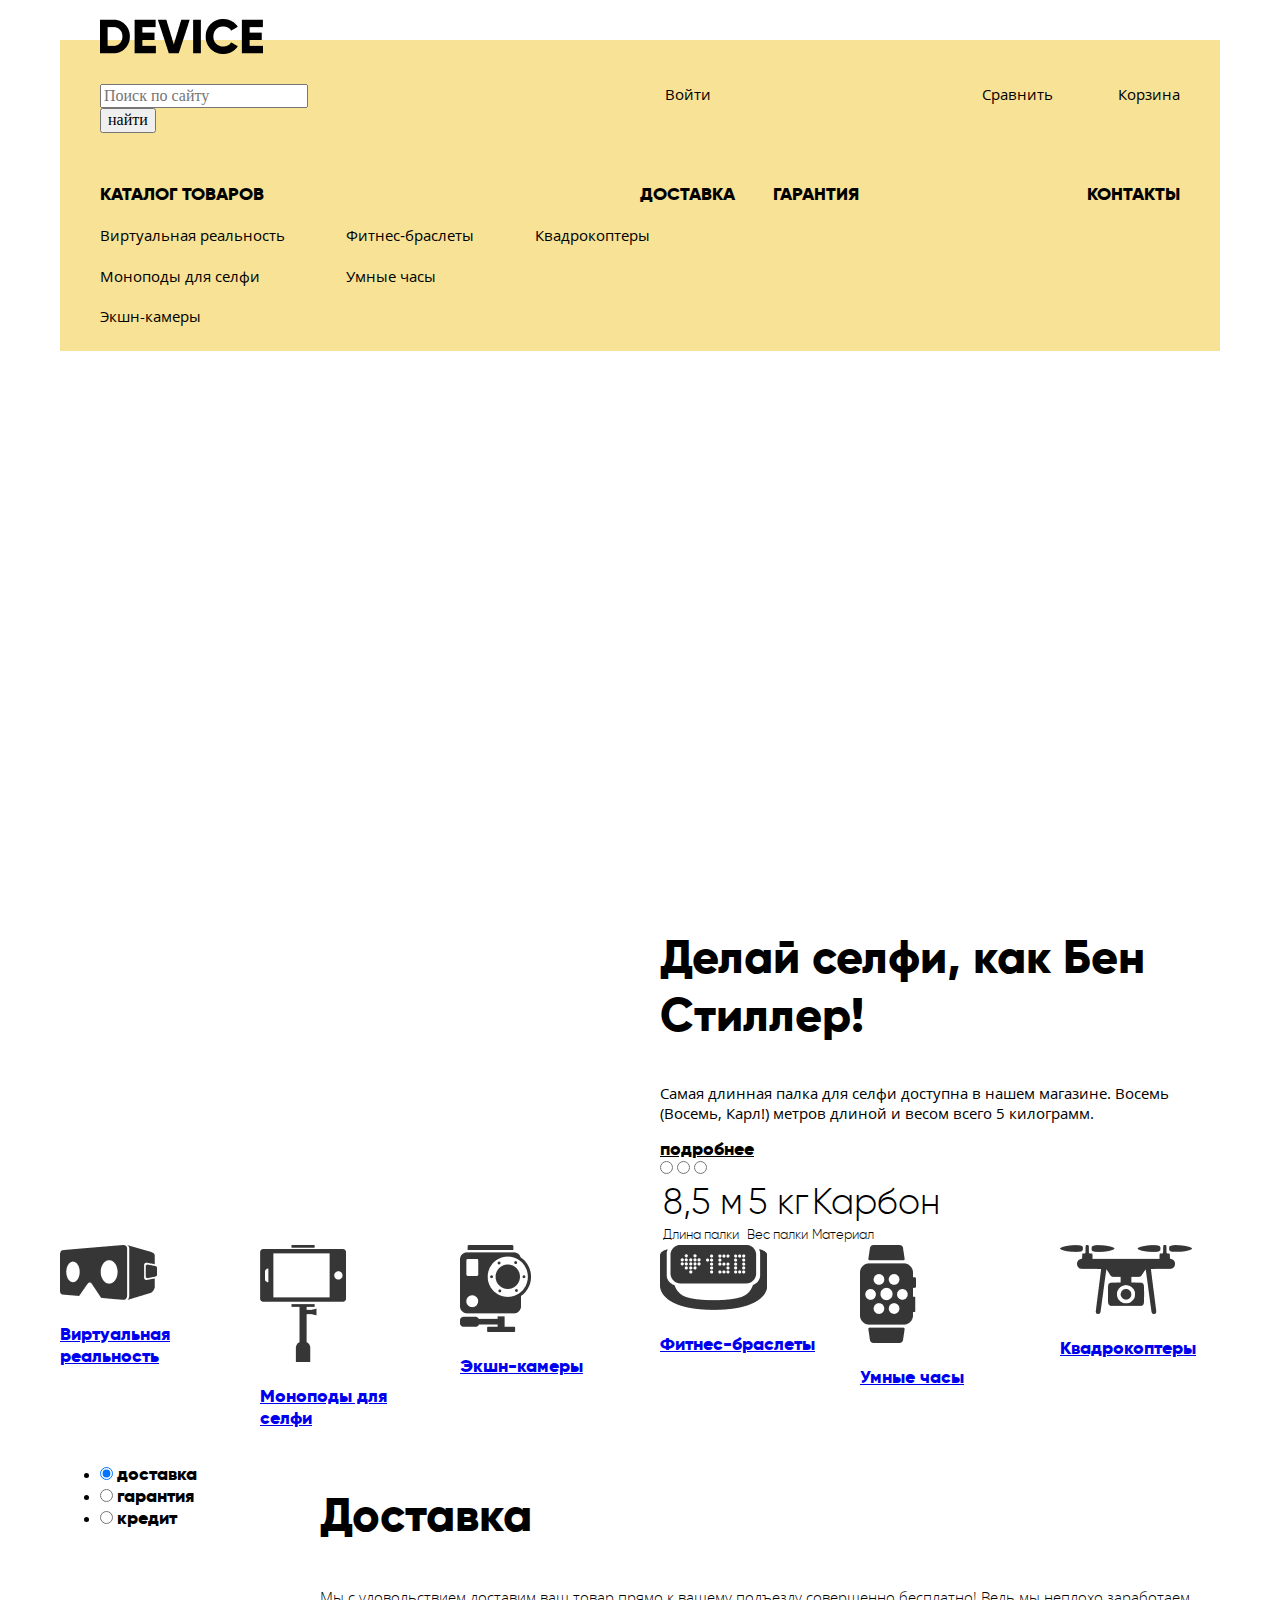
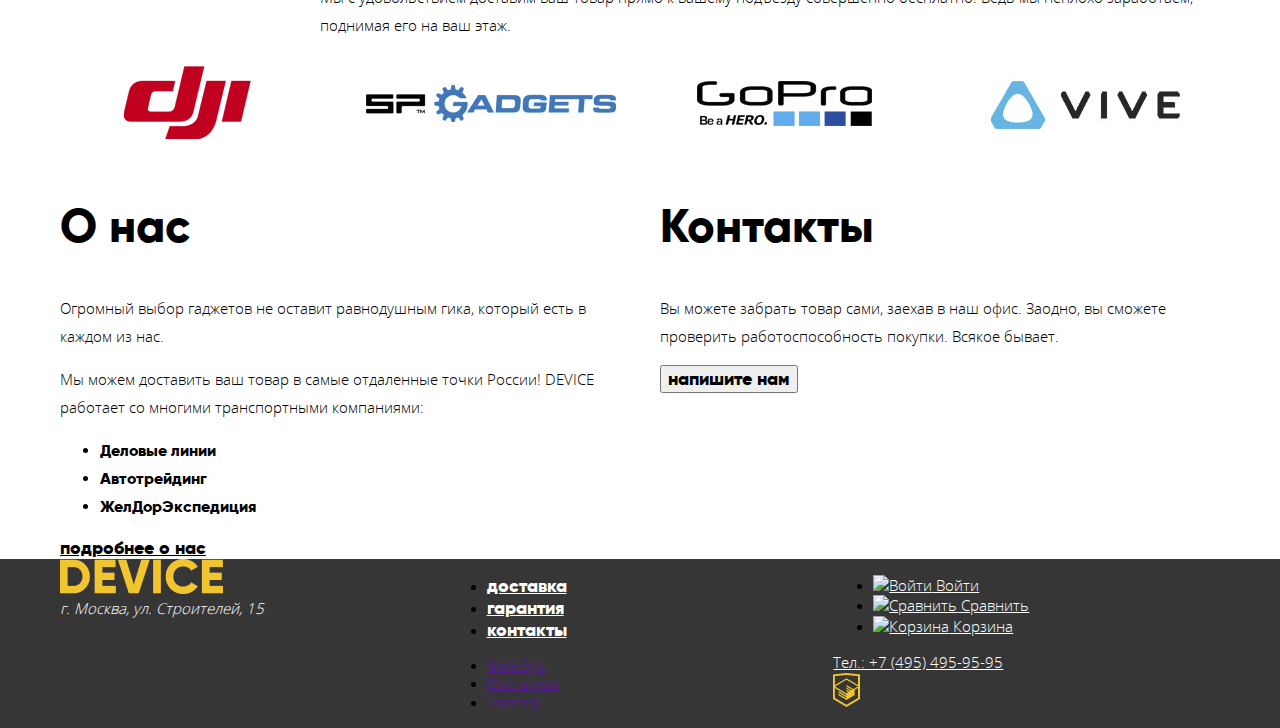
==== index.html @ e955e649 "стилизовал шапку на страницах" ====
<!DOCTYPE html>
<html class="page" lang="ru">
  <head>
    <meta charset="utf-8" />
    <title>HTML Academy: Девайс</title>
    <link rel="stylesheet" href="css/normalize.css" />
    <link rel="stylesheet" href="css/style.css" />
  </head>
  <body class="page-body">
    <header class="main-header">
      <div class="container">
        <nav class="main-nav">
          <div class="nav-top">
            <div class="nav-top__logo">
              <a href="#"
                ><img
                  src="img/logo-7.png"
                  width="163"
                  height="35"
                  alt="Логотип"
                  title="Логотип"
              /></a>
            </div>
            <div class="nav-top__form">
              <form action="#" method="POST">
                <input type="search" placeholder="Поиск по сайту" />
              </form>
              <button>найти</button>
            </div>
            <div class="nav-top__user-block">
              <div class="nav-top__user-block_check-in">
                <a
                  class="nav-top__user-block_checkIn-link nav-top--text"
                  href="#"
                >
                  Войти</a
                >
              </div>
              <div class="nav-top__basket">
                <ul class="nav-top__basket-list">
                  <li class="nav-top__basket-list--item">
                    <a class="nav-top__basket_compare nav-top--text" href="#">
                      Сравнить</a
                    >
                  </li>
                  <li class="nav-top__basket-list--item">
                    <a class="nav-top__basket_basket nav-top--text" href="#">
                      Корзина</a
                    >
                  </li>
                </ul>
              </div>
            </div>
          </div>
          <div class="nav-down">
            <div class="nav-down__catalog">
              <a href="#" class="nav-down--text">каталог товаров</a>
            </div>
            <div class="nav-down__menu">
              <ul class="nav-down__menu-list">
                <li class="nav-down__menu-item">
                  <a href="#" class="nav-down--text">доставка</a>
                </li>
                <li class="nav-down__menu-item">
                  <a href="#" class="nav-down--text">гарантия</a>
                </li>
                <li class="nav-down__menu-item">
                  <a href="#" class="nav-down--text">контакты</a>
                </li>
              </ul>
            </div>
          </div>
          <div class="dropdown-catalog-menu">
            <ul class="main-catalog-menu-list">
              <li class="main-catalog-item">
                <a class="main-catalog-item--link" href="#">
                  Виртуальная реальность
                </a>
              </li>
              <li class="main-catalog-item">
                <a class="main-catalog-item--link" href="#">
                  Моноподы для селфи
                </a>
              </li>
              <li class="main-catalog-item">
                <a class="main-catalog-item--link" href="#"> Экшн-камеры </a>
              </li>
            </ul>
            <ul class="main-catalog-menu-list">
              <li class="main-catalog-item">
                <a class="main-catalog-item--link" href="#">
                  Фитнес‑браслеты
                </a>
              </li>
              <li class="main-catalog-item">
                <a class="main-catalog-item--link" href="#"> Умные часы </a>
              </li>
            </ul>
            <ul class="main-catalog-menu-list">
              <li class="main-catalog-item">
                <a class="main-catalog-item--link" href="#"> Квадрокоптеры </a>
              </li>
            </ul>
          </div>
        </nav>
      </div>
    </header>
    <main>
      <div class="container grid-column">
        <section class="slider">
          <div class="slider__content">
            <div class="slider__item">
              <div class="slider__content_number">
                <p class="slider__content_number--text">01</p>
              </div>
              <div class="slider__content_text">
                <h2 class="slider__content_text--headline">
                  Делай селфи, как Бен Стиллер!
                </h2>
                <p class="slider__content_text--text">
                  Самая длинная палка для селфи доступна в нашем магазине.
                  Восемь (Восемь, Карл!) метров длиной и весом всего 5
                  килограмм.
                </p>
              </div>
              <div class="slider__controls">
                <div class="slider__controls_button">
                  <a class="btn" href="#">подробнее</a>
                </div>
                <div class="slider__controls_controls"></div>
                <input type="radio" id="btn-1" name="toggle" checked />
                <input type="radio" id="btn-2" name="toggle" />
                <input type="radio" id="btn-3" name="toggle" />
                <label for="btn-1"></label>
                <label for="btn-2"></label>
                <label for="btn-3"></label>
              </div>
              <table class="slider__feature">
                <tr>
                  <th class="slider__feature-th">8,5 м</th>
                  <th class="slider__feature-th">5 кг</th>
                  <th class="slider__feature-th">Карбон</th>
                </tr>
                <tr>
                  <td class="slider__feature-td">Длина палки</td>
                  <td class="slider__feature-td">Вес палки</td>
                  <td class="slider__feature-td">Материал</td>
                </tr>
              </table>
            </div>
            <!--<div class="slider__item">
              <div class="slider__content_number">
                <p class="slider__content_number--text">02</p>
              </div>
              <div class="slider__content_text">
                <h2 class="slider__content_text--headline">
                  Худеем правильно!
                </h2>
                <p class="slider__content_text--text">
                  Мотивирующие фитнес-браслеты помогут найти в себе силы не пропускать занятия и соблюдать диету.
                </p>
              </div>
              <table class="slider__feature">
                <tr>
                  <th class="slider__feature-th">48 часов</th>                  
                </tr>
                <tr>
                  <td class="slider__feature-td">Без подзарядки</td>                  
                </tr>
              </table>
            </div>
            <div class="slider__item">
              <div class="slider__content_number">
                <p class="slider__content_number--text">03</p>
              </div>
              <div class="slider__content_text">
                <h2 class="slider__content_text--headline">
                  Порхает как бабочка, жалит как пчела!
                </h2>
                <p class="slider__content_text--text">
                  Этот обычный, на первый взгляд, квадрокоптер оснащен мощным лазером, замаскированным под стандартную камеру.
                </p>
              </div>
              <table class="slider__feature">
                <tr>
                  <th class="slider__feature-th">800 м</th>
                  <th class="slider__feature-th">50 м</th>                  
                </tr>
                <tr>
                  <td class="slider__feature-td">Дальность полета</td>
                  <td class="slider__feature-td">Радиус поражения</td>                  
                </tr>
              </table>
            </div>-->
          </div>
        </section>
        <section class="main__catalog">
          <article class="main__catalog_item">
            <div class="main__catalog_img">
              <img
                src="img/popular-1.png"
                alt="Виртуальная реальность"
                title="Виртуальная реальность"
                width="97"
                height="55"
              />
            </div>
            <div class="main__catalog_text">
              <h3 class="main__catalog_text-headline">
                <a href="catalog.html">Виртуальная реальность</a>
              </h3>
            </div>
          </article>
          <article class="main__catalog_item">
            <div class="main__catalog_img">
              <img
                src="img/popular-2.png"
                alt="Моноподы для селфи"
                title="Моноподы для селфи"
                width="86"
                height="117"
              />
            </div>
            <div class="main__catalog_text">
              <h3 class="main__catalog_text-headline">
                <a href="catalog.html">Моноподы для селфи</a>
              </h3>
            </div>
          </article>
          <article class="main__catalog_item">
            <div class="main__catalog_img">
              <img
                src="img/popular-3.png"
                alt="Экшн-камеры"
                title="Экшн-камеры"
                width="71"
                height="87"
              />
            </div>
            <div class="main__catalog_text">
              <h3 class="main__catalog_text-headline">
                <a href="catalog.html">Экшн-камеры</a>
              </h3>
            </div>
          </article>
          <article class="main__catalog_item">
            <div class="main__catalog_img">
              <img
                src="img/popular-4.png"
                alt="Фитнес-браслеты"
                title="Фитнес-браслеты"
                width="107"
                height="65"
              />
            </div>
            <div class="main__catalog_text">
              <h3 class="main__catalog_text-headline">
                <a href="catalog.html">Фитнес-браслеты</a>
              </h3>
            </div>
          </article>
          <article class="main__catalog_item">
            <div class="main__catalog_img">
              <img
                src="img/popular-5.png"
                alt="Умные часы"
                title="Умные часы"
                width="56"
                height="98"
              />
            </div>
            <div class="main__catalog_text">
              <h3 class="main__catalog_text-headline">
                <a href="catalog.html">Умные часы</a>
              </h3>
            </div>
          </article>
          <article class="main__catalog_item">
            <div class="main__catalog_img">
              <img
                src="img/popular-6.png"
                alt="Квадрокоптеры"
                title="Квадрокоптеры"
                width="132"
                height="69"
              />
            </div>
            <div class="main__catalog_text">
              <h3 class="main__catalog_text-headline">
                <a href="catalog.html">Квадрокоптеры</a>
              </h3>
            </div>
          </article>
        </section>
        <section class="main__advantage">
          <div class="main__advantage_bg">
            <div class="advantage__sort">
              <ul>
                <li>
                  <input
                    type="radio"
                    id="btn__advantage-1"
                    name="toggle"
                    checked
                  />
                  <label class="advantage__sort--label" for="btn__advantage-1"
                    >доставка</label
                  >
                </li>
                <li>
                  <input type="radio" id="btn__advantage-2" name="toggle" />
                  <label class="advantage__sort--label" for="btn__advantage-2"
                    >гарантия</label
                  >
                </li>
                <li>
                  <input type="radio" id="btn__advantage-3" name="toggle" />
                  <label class="advantage__sort--label" for="btn__advantage-3"
                    >кредит</label
                  >
                </li>
              </ul>
            </div>
            <div class="advantage__content">
              <div class="advantage__content_item">
                <h2 class="advantage__content_item--headline">Доставка</h2>
                <p class="advantage__content_item--text">
                  Мы с удовольствием доставим ваш товар прямо к вашему подъезду
                  совершенно бесплатно! Ведь мы неплохо заработаем, поднимая его
                  на ваш этаж.
                </p>
              </div>
              <!--<div class="advantage__content_item">
                <h2 class="advantage__content_item--headline">Гарантия</h2>
                <p class="advantage__content_item--text">
                  Если из-за возгорания купленного у нас товара у вас сгорит дом
                  — не переживайте, мы выдадим вам новый. Товар, не дом, конечно
                  же.
                </p>
              </div>
              <div class="advantage__content_item">
                <h2 class="advantage__content_item--headline">Кредит</h2>
                <p class="advantage__content_item--text">
                  Залезть в долговую яму стало проще! Кредитные консультанты
                  подберут для вас наиболее выгодные условия кредита. Выгодные
                  для нашего банка, разумеется.
                </p>
              </div>-->
            </div>
          </div>
        </section>
        <section class="main-brands">
          <div class="main-brands__item">
            <a href="#">
              <img
                src="img/logo-1.png"
                alt="brand"
                title="brand"
                width="260"
                height="100"
              />
            </a>
          </div>
          <div class="main-brands__item">
            <a href="#">
              <img
                src="img/logo-2.png"
                alt="brand"
                title="brand"
                width="260"
                height="100"
              />
            </a>
          </div>
          <div class="main-brands__item">
            <a href="#">
              <img
                src="img/logo-3.png"
                alt="brand"
                title="brand"
                width="260"
                height="100"
              />
            </a>
          </div>
          <div class="main-brands__item">
            <a href="#">
              <img
                src="img/logo-4.png"
                alt="brand"
                title="brand"
                width="260"
                height="100"
              />
            </a>
          </div>
        </section>
        <section class="main-info">
          <div class="info__about-us">
            <h2 class="info__about-us--headline">О нас</h2>
            <p class="info__about-us--text">
              Огромный выбор гаджетов не оставит равнодушным гика, который есть
              в каждом из нас.
            </p>
            <p class="info__about-us--text">
              Мы можем доставить ваш товар в самые отдаленные точки России!
              DEVICE работает со многими транспортными компаниями:
            </p>
            <ul>
              <li class="info__about-us--list">Деловые линии</li>
              <li class="info__about-us--list">Автотрейдинг</li>
              <li class="info__about-us--list">ЖелДорЭкспедиция</li>
            </ul>
            <a class="btn" href="#">подробнее о нас</a>
          </div>
          <div class="info__contacts">
            <h2 class="info__contacts--headline">Контакты</h2>
            <p class="info__contacts--text">
              Вы можете забрать товар сами, заехав в наш офис. Заодно, вы
              сможете проверить работоспособность покупки. Всякое бывает.
            </p>
            <div class="info__contacts_map"></div>
            <button class="btn">напишите нам</button>
          </div>
        </section>
      </div>
    </main>
    <footer class="footer-main">
      <div class="container">
        <div class="footer-content">
          <section class="footer-content__left">
            <img
              src="img/logo-6.png"
              width="163"
              height="35"
              alt="Логотип"
              title="Логотип"
            />
            <address class="footer-content__left--address">
              г. Москва, ул. Строителей, 15
            </address>
          </section>
          <section class="footer-content__center">
            <div class="footer-nav">
              <ul>
                <li><a class="footer-nav--list" href="#">доставка</a></li>
                <li><a class="footer-nav--list" href="#">гарантия</a></li>
                <li><a class="footer-nav--list" href="#">контакты</a></li>
              </ul>
            </div>
            <div class="footer-social">
              <ul>
                <li><a href="">Фейсбук</a></li>
                <li><a href="">Инстаграм</a></li>
                <li><a href="">Твиттер</a></li>
              </ul>
            </div>
          </section>
          <section class="footer-content__right">
            <div class="footer-user-block__box">
              <ul>
                <li>
                  <a class="footer-user--nav" href=""
                    ><img src="#" alt="Войти" title="Войти" /> Войти</a
                  >
                </li>
                <li>
                  <a class="footer-user--nav" href=""
                    ><img src="#" alt="Сравнить" title="Сравнить" /> Сравнить</a
                  >
                </li>
                <li>
                  <a class="footer-user--nav" href=""
                    ><img src="#" alt="Корзина" title="Корзина" /> Корзина</a
                  >
                </li>
              </ul>
            </div>
            <div class="tel">
              <a class="tel--text" href="tel:74954959595"
                >Тел.: +7 (495) 495-95-95</a
              >
            </div>
            <div class="html-logo">
              <a target="_blank" href="https://htmlacademy.ru/intensive/htmlcss"
                ><img
                  src="img/logo-html.png"
                  alt="html-academy"
                  title="html-academy"
                  width="27"
                  height="34"
              /></a>
            </div>
          </section>
        </div>
      </div>
    </footer>
  </body>
</html>
---- css/style.css ----
/* Fonts */
@font-face {
  font-family: "Open Sans";
  font-style: normal;
  font-weight: 400;
  src: local("Open Sans Regular"), local("OpenSans-Regular"),
    url("../fonts/opensans.woff2") format("woff2"),
    /* Super Modern Browsers */ url("../fonts/opensans.woff") format("woff"); /* Modern Browsers */
  font-display: swap;
}

@font-face {
  font-family: "Open Sans";
  font-style: normal;
  font-weight: 100;
  src: local("Open Sans Light"), local("OpenSans-Light"),
    url("../fonts/opensanslight.woff2") format("woff2"),
    /* Super Modern Browsers */ url("../fonts/opensanslight.woff")
      format("woff"); /* Modern Browsers */
  font-display: swap;
}

@font-face {
  font-family: "Gilroy";
  font-style: normal;
  font-weight: 100;
  src: local("Gilroy"), url("../fonts/gilroylight.woff2") format("woff2"),
    /* Super Modern Browsers */ url("../fonts/gilroylight.woff") format("woff"); /* Modern Browsers */
  font-display: swap;
}

@font-face {
  font-family: "Gilroy";
  font-style: normal;
  font-weight: 900;
  src: local("Gilroy"), url("../fonts/gilroyextrabold.woff2") format("woff2"),
    /* Super Modern Browsers */ url("../fonts/gilroyextrabold.woff")
      format("woff"); /* Modern Browsers */
  font-display: swap;
}

/* Variables */

:root {
  --basic-black: #000000;
  --basic-dark: #363636;
  --basic-white: #ffffff;
  --basic-grey: #464646;
  --basic-half-grey: #7e7e7e;
  --basic-grey-light: #e5e5e5;
  --special-yellow: #f7e296;
  --special-green: #91c92f;
  --special-yellow-dark: #f0c52e;
  --status: #f6dada;
}

.page {
  height: 100%;
}

.page-body {
  padding-top: 40px;
  min-height: 100%;
  display: grid;
  grid-template-rows: min-content 1fr min-content;
  align-content: start;
}

.container {
  max-width: 1160px;
  margin: 0 auto;
}

/*main-header*/

.main-nav {
  display: grid;
  position: relative;
  background-color: var(--special-yellow);
  padding-left: 40px;
  padding-right: 40px;
  padding-top: 44px;
  padding-bottom: 146px;
}

.nav-catalog {
  padding-bottom: 50px;
}

.nav-top {
  position: relative;
  display: flex;
  flex-direction: row;
  flex-wrap: wrap;
  justify-content: space-between;
  margin-bottom: 50px;
}

.nav-top__logo {
  position: absolute;
  bottom: 74px;
}

.nav-top__user-block {
  display: flex;
  flex-wrap: wrap;
  justify-content: space-between;
  width: 50%;
}

.nav-top__basket-list {
  display: flex;
  flex-wrap: wrap;
  margin: 0;
  padding: 0;
  list-style: none;
}

.nav-top--text {
  font-size: 15px;
  line-height: 20px;
  font-family: "Open Sans", Arial, sans-serif;
  color: var(--basic-black);
  text-decoration: none;
  padding-left: 25px;
}

.nav-top__basket-list--item {
  margin-right: 40px;
}

.nav-top__basket-list--item:last-child {
  margin-right: 0;
}

.nav-down {
  display: flex;
  flex-wrap: wrap;
  justify-content: space-between;
}

.nav-down__menu {
  width: 50%;
}

.nav-down__menu-list {
  display: flex;
  flex-wrap: wrap;
  margin: 0;
  padding: 0;
  list-style: none;
}

.nav-down__menu-item {
  margin-right: 38px;
}

.nav-down__menu-item:last-child {
  flex-grow: 1;
  text-align: end;
  margin-right: 0;
}

/*dropdown-catalog-menu*/

.dropdown-catalog-menu {
  display: flex;
  position: absolute;
  bottom: 0;
  left: 40px;
  height: 50%;
  width: 93%;
  z-index: 1;
}

.main-catalog-menu-list {
  list-style: none;
  margin: 0;
  padding: 0;
  margin-right: 61px;
  padding-top: 30px;
}

.main-catalog-menu-list:last-child {
  margin: 0;
}

.main-catalog-item:not(:last-child) {
  margin-bottom: 20px;
}

.main-catalog-item--link {
  font-size: 15px;
  line-height: 20px;
  font-family: "Open Sans", Arial, sans-serif;
  color: var(--basic-black);
  text-decoration: none;
}

.nav-down--text {
  font-size: 18px;
  line-height: 22px;
  font-family: "Gilroy", Arial, sans-serif;
  font-weight: 900;
  color: var(--basic-black);
  text-decoration: none;
  text-transform: uppercase;
}

.btn {
  font-size: 18px;
  line-height: 22px;
  font-family: "Gilroy", Arial, sans-serif;
  font-weight: 900;
  color: var(--basic-black);
}

/*main*/

.grid-column {
  display: grid;
}

/*slider*/

.slider__content {
  display: grid;
  grid-template-columns: auto 1fr;
}

.slider__item {
  max-width: 560px;
  grid-column: -1;
}

.slider__content_number--text {
  color: var(--basic-white);
  font-size: 179px;
  line-height: 219px;
  font-family: "Gilroy", Arial, sans-serif;
  font-weight: 900;
}

.slider__content_text--headline {
  font-size: 47px;
  line-height: 58px;
  font-family: "Gilroy", Arial, sans-serif;
  font-weight: 900;
  color: var(--basic-black);
}

.slider__content_text--text {
  font-size: 15px;
  line-height: 20px;
  font-family: "Open Sans", Arial, sans-serif;
  color: var(--basic-black);
}

.slider__feature-th {
  font-size: 36px;
  line-height: 42px;
  font-family: "Gilroy", Arial, sans-serif;
  font-weight: 100;
  color: var(--basic-black);
}

.slider__feature-td {
  font-size: 13px;
  line-height: 15px;
  font-family: "Gilroy", Arial, sans-serif;
  font-weight: 100;
  color: var(--basic-black);
}

/*main__catalog*/

.main__catalog {
  display: grid;
  grid-template-columns: repeat(6, 160px);
  column-gap: 40px;
}

.main__catalog_text-headline {
  font-size: 18px;
  line-height: 22px;
  font-family: "Gilroy", Arial, sans-serif;
  font-weight: 900;
  color: var(--basic-black);
}
/*advantage*/
.main__advantage_bg {
  display: grid;
  grid-template-columns: auto 1fr;
}

.advantage__sort {
  width: 260px;
}
.advantage__sort--label {
  font-size: 18px;
  line-height: 22px;
  font-family: "Gilroy", Arial, sans-serif;
  font-weight: 900;
  color: var(--basic-black);
}

.advantage__content_item--headline {
  font-size: 47px;
  line-height: 58px;
  font-family: "Gilroy", Arial, sans-serif;
  font-weight: 900;
  color: var(--basic-black);
}

.advantage__content_item--text {
  font-size: 15px;
  line-height: 28px;
  font-family: "Open Sans", Arial, sans-serif;
  font-weight: 100;
  color: var(--basic-black);
}

/*main-brands*/

.main-brands {
  display: grid;
  grid-template-columns: repeat(4, 260px);
  column-gap: 40px;
}

/*main-info*/

.main-info {
  display: grid;
  grid-template-columns: repeat(2, 560px);
  column-gap: 40px;
}

.info__about-us--headline {
  font-size: 47px;
  line-height: 58px;
  font-family: "Gilroy", Arial, sans-serif;
  font-weight: 900;
  color: var(--basic-black);
}

.info__about-us--text {
  font-size: 15px;
  line-height: 28px;
  font-family: "Open Sans", Arial, sans-serif;
  font-weight: 100;
  color: var(--basic-black);
}

.info__about-us--list {
  font-size: 16px;
  line-height: 28px;
  font-family: "Gilroy", Arial, sans-serif;
  font-weight: 900;
  color: var(--basic-black);
}

.info__contacts--headline {
  font-size: 47px;
  line-height: 58px;
  font-family: "Gilroy", Arial, sans-serif;
  font-weight: 900;
  color: var(--basic-black);
}

.info__contacts--text {
  font-size: 15px;
  line-height: 28px;
  font-family: "Open Sans", Arial, sans-serif;
  font-weight: 100;
  color: var(--basic-black);
}

/*footer*/

.footer-main {
  background-color: var(--basic-dark);
}

.footer-content {
  display: grid;
  grid-template-columns: 1fr 1fr 1fr;
}

.footer-content__left--address {
  font-size: 15px;
  line-height: 20px;
  font-family: "Open Sans", Arial, sans-serif;
  font-weight: 100;
  color: var(--basic-white);
}

.footer-nav--list {
  font-size: 18px;
  line-height: 22px;
  font-family: "Gilroy", Arial, sans-serif;
  font-weight: 900;
  color: var(--basic-white);
}

.footer-user--nav {
  font-size: 15px;
  line-height: 20px;
  font-family: "Open Sans", Arial, sans-serif;
  font-weight: 100;
  color: var(--basic-white);
}

.tel--text {
  font-size: 15px;
  line-height: 20px;
  font-family: "Open Sans", Arial, sans-serif;
  font-weight: 100;
  color: var(--basic-white);
}

/* catalog */

/*main-head*/

.main-head__wr {
  max-width: 1040px;
  margin: 0 auto;
}

.main-head--headline {
  font-size: 47px;
  line-height: 58px;
  font-family: "Gilroy", Arial, sans-serif;
  font-weight: 900;
  color: var(--basic-black);
}

.breadcrumbs--list {
  font-size: 14px;
  line-height: 19px;
  font-family: "Open Sans", Arial, sans-serif;
  font-weight: 100;
  color: var(--basic-black);
}

.main-content {
  display: grid;
  grid-template-columns: 1fr 2fr;
  align-content: start;
}

.sorting-header {
  background-color: var(--basic-half-grey);
}

.sorting-header--text {
  font-size: 16px;
  line-height: 19px;
  font-family: "Gilroy", Arial, sans-serif;
  font-weight: 900;
  color: var(--basic-black);
}

.sorting-header--legend {
  font-size: 14px;
  line-height: 17px;
  font-family: "Gilroy", Arial, sans-serif;
  font-weight: 900;
  color: var(--basic-black);
}

.sorting-wr {
  width: 272px;
  margin-left: auto;
}

.sorting-main {
  background-color: var(--basic-grey-light);
}

.range-filter__price--text {
  font-size: 14px;
  line-height: 16px;
  font-family: "Gilroy", Arial, sans-serif;
  font-weight: 100;
  color: var(--basic-black);
}

.sorting-checkbox--text {
  font-size: 14px;
  line-height: 19px;
  font-family: "Open Sans", Arial, sans-serif;
  font-weight: 100;
  color: var(--basic-black);
}

.sorting-radio--text {
  font-size: 14px;
  line-height: 19px;
  font-family: "Open Sans", Arial, sans-serif;
  font-weight: 100;
  color: var(--basic-black);
}

.catalog-sort {
  background-color: var(--basic-grey-light);
}

.catalog-sort--text {
  font-size: 16px;
  line-height: 19px;
  font-family: "Gilroy", Arial, sans-serif;
  font-weight: 900;
  color: var(--basic-black);
}

.catalog-sort__type--item {
  font-size: 14px;
  line-height: 19px;
  font-family: "Open Sans", Arial, sans-serif;
  font-weight: 100;
  color: var(--basic-black);
}

.catalog-group_products {
  display: grid;
  grid-template-columns: repeat(2, 360px);
  column-gap: 40px;
}

.catalog-group__text--name {
  font-size: 18px;
  line-height: 22px;
  font-family: "Gilroy", Arial, sans-serif;
  font-weight: 900;
  color: var(--basic-black);
}

.catalog-group__text--price {
  font-size: 16px;
  line-height: 18px;
  font-family: "Gilroy", Arial, sans-serif;
  font-weight: 100;
  color: var(--basic-black);
}

.btn-add-comparison {
  font-size: 13px;
  line-height: 18px;
  font-family: "Open Sans", Arial, sans-serif;
  font-weight: 100;
  color: var(--basic-black);
}

.catalog-group__new--text {
  font-size: 12px;
  line-height: 15px;
  font-family: "Gilroy", Arial, sans-serif;
  font-weight: 900;
  color: var(--basic-black);
}

.catalog-sort {
  background-color: var(--basic-grey-light);
}

.btn-catalog-sort {
  font-size: 16px;
  line-height: 20px;
  font-family: "Gilroy", Arial, sans-serif;
  font-weight: 100;
  color: var(--basic-black);
}

.catalog-sort__pagination--list {
  font-size: 16px;
  line-height: 20px;
  font-family: "Gilroy", Arial, sans-serif;
  font-weight: 100;
  color: var(--basic-black);
}
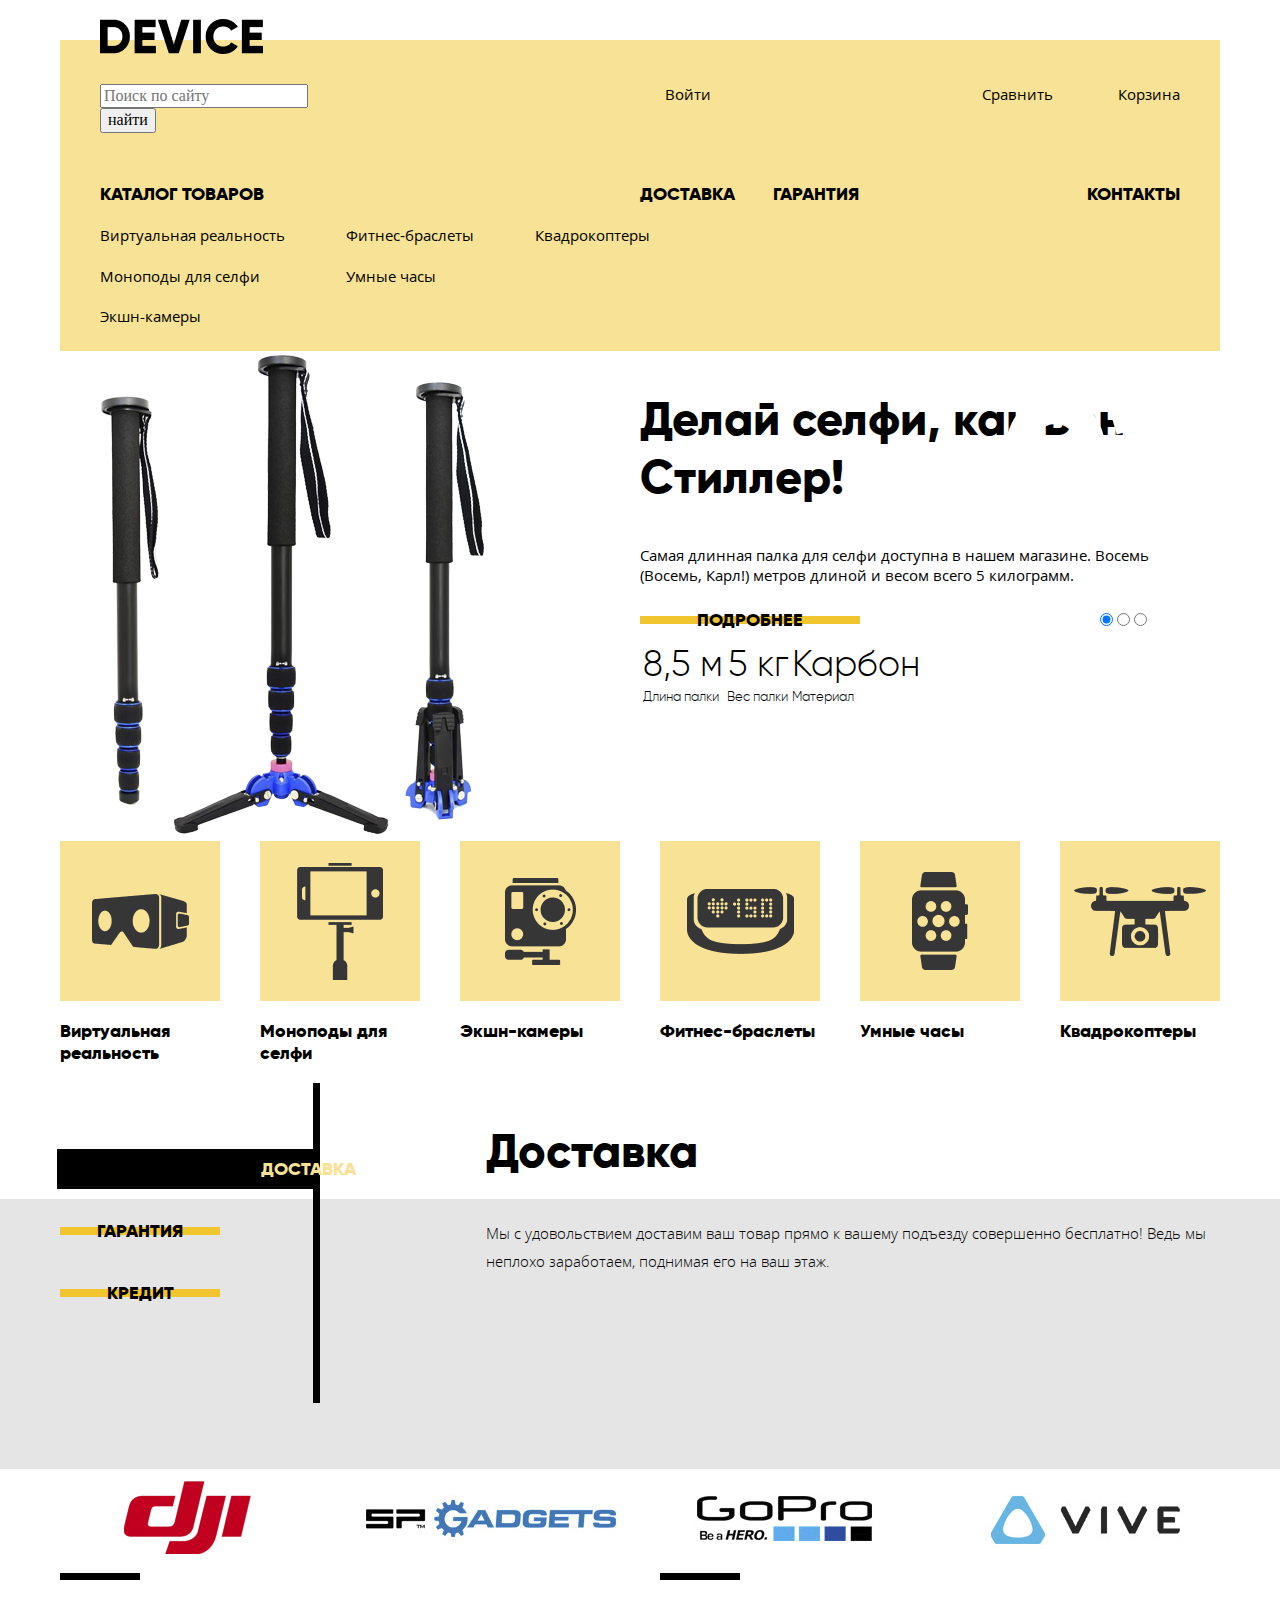
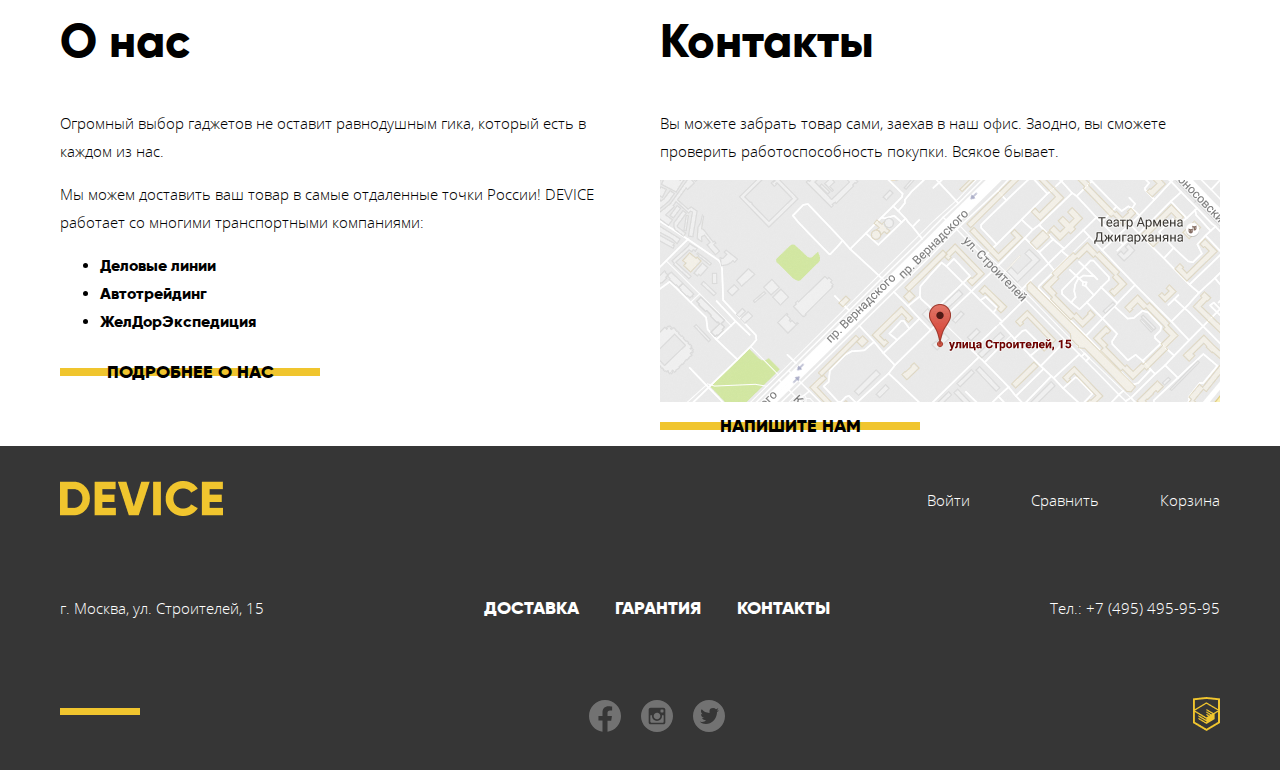
==== commit edeade75: "Сетка на флексах для главной страницы" ====
--- a/index.html
+++ b/index.html
@@ -106,13 +106,23 @@
       </div>
     </header>
     <main>
-      <div class="container grid-column">
-        <section class="slider">
-          <div class="slider__content">
+      <div class="grid-column">
+        <section class="container slider">
+          <div class="slider__controls">            
+            <div class="slider__controls_controls"></div>
+            <input type="radio" id="btn-1" name="toggle-slider" checked />
+            <input type="radio" id="btn-2" name="toggle-slider" />
+            <input type="radio" id="btn-3" name="toggle-slider" />
+            <label for="btn-1"></label>
+            <label for="btn-2"></label>
+            <label for="btn-3"></label>
+          </div>          
             <div class="slider__item">
-              <div class="slider__content_number">
-                <p class="slider__content_number--text">01</p>
-              </div>
+              <div class="slider__img"><img src="img/slider-1-1.png" alt="палка для селфи" title="палка для селфи"></div>
+              <div class="slider__content">
+                <div class="slider__content_number">
+                  <p class="slider__content_number--text">01</p>
+                </div>
               <div class="slider__content_text">
                 <h2 class="slider__content_text--headline">
                   Делай селфи, как Бен Стиллер!
@@ -123,18 +133,9 @@
                   килограмм.
                 </p>
               </div>
-              <div class="slider__controls">
-                <div class="slider__controls_button">
-                  <a class="btn" href="#">подробнее</a>
-                </div>
-                <div class="slider__controls_controls"></div>
-                <input type="radio" id="btn-1" name="toggle" checked />
-                <input type="radio" id="btn-2" name="toggle" />
-                <input type="radio" id="btn-3" name="toggle" />
-                <label for="btn-1"></label>
-                <label for="btn-2"></label>
-                <label for="btn-3"></label>
-              </div>
+              <div class="slider__button">
+                <a class="btn btn-slider" href="#">подробнее</a>
+              </div>            
               <table class="slider__feature">
                 <tr>
                   <th class="slider__feature-th">8,5 м</th>
@@ -147,6 +148,7 @@
                   <td class="slider__feature-td">Материал</td>
                 </tr>
               </table>
+              </div>
             </div>
             <!--<div class="slider__item">
               <div class="slider__content_number">
@@ -194,7 +196,7 @@
             </div>-->
           </div>
         </section>
-        <section class="main__catalog">
+        <section class="container main__catalog">
           <article class="main__catalog_item">
             <div class="main__catalog_img">
               <img
@@ -206,8 +208,8 @@
               />
             </div>
             <div class="main__catalog_text">
-              <h3 class="main__catalog_text-headline">
-                <a href="catalog.html">Виртуальная реальность</a>
+              <h3>
+                <a class="main__catalog_text-headline" href="catalog.html">Виртуальная реальность</a>
               </h3>
             </div>
           </article>
@@ -222,8 +224,8 @@
               />
             </div>
             <div class="main__catalog_text">
-              <h3 class="main__catalog_text-headline">
-                <a href="catalog.html">Моноподы для селфи</a>
+              <h3>
+                <a class="main__catalog_text-headline" href="catalog.html">Моноподы для селфи</a>
               </h3>
             </div>
           </article>
@@ -238,8 +240,8 @@
               />
             </div>
             <div class="main__catalog_text">
-              <h3 class="main__catalog_text-headline">
-                <a href="catalog.html">Экшн-камеры</a>
+              <h3>
+                <a class="main__catalog_text-headline" href="catalog.html">Экшн-камеры</a>
               </h3>
             </div>
           </article>
@@ -254,8 +256,8 @@
               />
             </div>
             <div class="main__catalog_text">
-              <h3 class="main__catalog_text-headline">
-                <a href="catalog.html">Фитнес-браслеты</a>
+              <h3>
+                <a class="main__catalog_text-headline" href="catalog.html">Фитнес-браслеты</a>
               </h3>
             </div>
           </article>
@@ -270,8 +272,8 @@
               />
             </div>
             <div class="main__catalog_text">
-              <h3 class="main__catalog_text-headline">
-                <a href="catalog.html">Умные часы</a>
+              <h3>
+                <a class="main__catalog_text-headline" href="catalog.html">Умные часы</a>
               </h3>
             </div>
           </article>
@@ -286,36 +288,36 @@
               />
             </div>
             <div class="main__catalog_text">
-              <h3 class="main__catalog_text-headline">
-                <a href="catalog.html">Квадрокоптеры</a>
+              <h3>
+                <a class="main__catalog_text-headline" href="catalog.html">Квадрокоптеры</a>
               </h3>
             </div>
           </article>
         </section>
         <section class="main__advantage">
-          <div class="main__advantage_bg">
+          <div class="container main__advantage_box">
             <div class="advantage__sort">
-              <ul>
-                <li>
-                  <input
+              <ul class="advantage__sort-list">
+                <li class="advantage__sort-item">
+                  <input class="advantage__sort-radio"
                     type="radio"
                     id="btn__advantage-1"
                     name="toggle"
                     checked
                   />
-                  <label class="advantage__sort--label" for="btn__advantage-1"
+                  <label class="btn btn-advantage advantage__sort--label" for="btn__advantage-1"
                     >доставка</label
                   >
                 </li>
-                <li>
-                  <input type="radio" id="btn__advantage-2" name="toggle" />
-                  <label class="advantage__sort--label" for="btn__advantage-2"
+                <li class="advantage__sort-item">
+                  <input class="advantage__sort-radio" type="radio" id="btn__advantage-2" name="toggle" />
+                  <label class="btn btn-advantage advantage__sort--label" for="btn__advantage-2"
                     >гарантия</label
                   >
                 </li>
-                <li>
-                  <input type="radio" id="btn__advantage-3" name="toggle" />
-                  <label class="advantage__sort--label" for="btn__advantage-3"
+                <li class="advantage__sort-item">
+                  <input class="advantage__sort-radio" type="radio" id="btn__advantage-3" name="toggle" />
+                  <label class="btn btn-advantage advantage__sort--label" for="btn__advantage-3"
                     >кредит</label
                   >
                 </li>
@@ -349,7 +351,7 @@
             </div>
           </div>
         </section>
-        <section class="main-brands">
+        <section class="container main-brands">
           <div class="main-brands__item">
             <a href="#">
               <img
@@ -395,7 +397,7 @@
             </a>
           </div>
         </section>
-        <section class="main-info">
+        <section class="container main-info">
           <div class="info__about-us">
             <h2 class="info__about-us--headline">О нас</h2>
             <p class="info__about-us--text">
@@ -419,8 +421,8 @@
               Вы можете забрать товар сами, заехав в наш офис. Заодно, вы
               сможете проверить работоспособность покупки. Всякое бывает.
             </p>
-            <div class="info__contacts_map"></div>
-            <button class="btn">напишите нам</button>
+            <img src="img/map 1.jpg" width="560" height="222" class="info__contacts_map"></img>
+            <button class="btn btn-button">напишите нам</button>
           </div>
         </section>
       </div>
@@ -428,51 +430,44 @@
     <footer class="footer-main">
       <div class="container">
         <div class="footer-content">
-          <section class="footer-content__left">
-            <img
-              src="img/logo-6.png"
-              width="163"
-              height="35"
-              alt="Логотип"
-              title="Логотип"
-            />
-            <address class="footer-content__left--address">
+          <section class="footer-content__header">
+            <div class="footer-logo__box">
+              <img
+                src="img/logo-6.png"
+                width="163"
+                height="35"
+                alt="Логотип"
+                title="Логотип"
+              />
+            </div>
+            <div class="footer-user-block__box">
+              <ul class="footer-user-block__list">
+                <li class="footer-user-block__item">
+                  <a class="footer-user--nav" href="#">Войти</a>
+                </li>
+                <li class="footer-user-block__item">
+                  <a class="footer-user--nav" href="#">Сравнить</a>
+                </li>
+                <li class="footer-user-block__item">
+                  <a class="footer-user--nav" href="#">Корзина</a>
+                </li>
+              </ul>
+            </div>
+          </section>
+          <section class="footer-content__middle">
+            <address class="footer-content__middle--address">
               г. Москва, ул. Строителей, 15
             </address>
-          </section>
-          <section class="footer-content__center">
             <div class="footer-nav">
-              <ul>
-                <li><a class="footer-nav--list" href="#">доставка</a></li>
-                <li><a class="footer-nav--list" href="#">гарантия</a></li>
-                <li><a class="footer-nav--list" href="#">контакты</a></li>
-              </ul>
-            </div>
-            <div class="footer-social">
-              <ul>
-                <li><a href="">Фейсбук</a></li>
-                <li><a href="">Инстаграм</a></li>
-                <li><a href="">Твиттер</a></li>
-              </ul>
-            </div>
-          </section>
-          <section class="footer-content__right">
-            <div class="footer-user-block__box">
-              <ul>
-                <li>
-                  <a class="footer-user--nav" href=""
-                    ><img src="#" alt="Войти" title="Войти" /> Войти</a
-                  >
-                </li>
-                <li>
-                  <a class="footer-user--nav" href=""
-                    ><img src="#" alt="Сравнить" title="Сравнить" /> Сравнить</a
-                  >
-                </li>
-                <li>
-                  <a class="footer-user--nav" href=""
-                    ><img src="#" alt="Корзина" title="Корзина" /> Корзина</a
-                  >
+              <ul class="footer-nav__list">
+                <li class="footer-nav__item">
+                  <a class="footer-nav--text" href="#">доставка</a>
+                </li>
+                <li class="footer-nav__item">
+                  <a class="footer-nav--text" href="#">гарантия</a>
+                </li>
+                <li class="footer-nav__item">
+                  <a class="footer-nav--text" href="#">контакты</a>
                 </li>
               </ul>
             </div>
@@ -480,6 +475,45 @@
               <a class="tel--text" href="tel:74954959595"
                 >Тел.: +7 (495) 495-95-95</a
               >
+            </div>
+          </section>
+          <section class="footer-content__footer">
+            <div class="footer-social">
+              <ul class="footer-social__list">
+                <li class="footer-social__item">
+                  <a href="#"
+                    ><img
+                      src="img/simple-icons_facebook.svg"
+                      width="32"
+                      height="32"
+                      alt="Фейсбук"
+                      title="Фейсбук"
+                    />Фейсбук</a
+                  >
+                </li>
+                <li class="footer-social__item">
+                  <a href="#"
+                    ><img
+                      src="img/icon_instagram.svg"
+                      width="32"
+                      height="32"
+                      alt="Инстаграм"
+                      title="Инстаграм"
+                    />Инстаграм</a
+                  >
+                </li>
+                <li class="footer-social__item">
+                  <a href="#"
+                    ><img
+                      src="img/icon_witter.svg"
+                      width="32"
+                      height="32"
+                      alt="Твиттер"
+                      title="Твиттер"
+                    />Твиттер</a
+                  >
+                </li>
+              </ul>
             </div>
             <div class="html-logo">
               <a target="_blank" href="https://htmlacademy.ru/intensive/htmlcss"
--- a/css/style.css
+++ b/css/style.css
@@ -71,6 +71,40 @@
   margin: 0 auto;
 }
 
+.btn {
+  display: flex;
+  align-items: center;
+  justify-content: center;
+  position: relative;
+  font-size: 18px;
+  line-height: 22px;
+  font-family: "Gilroy", Arial, sans-serif;
+  font-weight: 900;
+  color: var(--basic-black);
+  text-transform: uppercase;
+  text-decoration: none;
+  width: 260px;
+  height: 40px;
+  z-index: 2;
+}
+
+.btn-button {
+  margin: 0;
+  padding: 0;
+  background: none;
+  position: relative;
+  border: none;
+}
+
+.btn::before {
+  content: " ";
+  position: absolute;
+  width: 100%;
+  height: 8px;
+  background-color: var(--special-yellow-dark);
+  z-index: -1;
+}
+
 /*main-header*/
 
 .main-nav {
@@ -207,14 +241,6 @@
   text-transform: uppercase;
 }
 
-.btn {
-  font-size: 18px;
-  line-height: 22px;
-  font-family: "Gilroy", Arial, sans-serif;
-  font-weight: 900;
-  color: var(--basic-black);
-}
-
 /*main*/
 
 .grid-column {
@@ -223,14 +249,42 @@
 
 /*slider*/
 
+.slider {
+  position: relative;
+}
+
+.slider__item {
+  display: grid;
+  grid-template-columns: 1fr 1fr;
+  padding-left: 40px;
+  padding-right: 40px;
+}
+
+.slider__controls {
+  position: absolute;
+  right: 73px;
+  top: 261px;
+  z-index: 1;
+}
+
 .slider__content {
-  display: grid;
-  grid-template-columns: auto 1fr;
-}
-
-.slider__item {
-  max-width: 560px;
-  grid-column: -1;
+  position: relative;
+}
+
+.slider__content::before {
+  content: " ";
+  position: absolute;
+  background-color: var(--basic-white);
+  height: 7px;
+  width: 100px;
+  top: 0;
+  left: 0;
+}
+
+.slider__content_number {
+  position: absolute;
+  right: 0;
+  top: 0;
 }
 
 .slider__content_number--text {
@@ -239,6 +293,7 @@
   line-height: 219px;
   font-family: "Gilroy", Arial, sans-serif;
   font-weight: 900;
+  margin: 0;
 }
 
 .slider__content_text--headline {
@@ -256,6 +311,10 @@
   color: var(--basic-black);
 }
 
+.btn-slider {
+  width: 220px;
+}
+
 .slider__feature-th {
   font-size: 36px;
   line-height: 42px;
@@ -280,15 +339,82 @@
   column-gap: 40px;
 }
 
+.main__catalog_img {
+  display: flex;
+  justify-content: center;
+  align-items: center;
+  width: 160px;
+  height: 160px;
+  background-color: var(--special-yellow);
+}
+
 .main__catalog_text-headline {
   font-size: 18px;
   line-height: 22px;
   font-family: "Gilroy", Arial, sans-serif;
   font-weight: 900;
   color: var(--basic-black);
+  text-decoration: none;
 }
 /*advantage*/
-.main__advantage_bg {
+.main__advantage {
+  padding-bottom: 165px;
+  background: rgb(229, 229, 229);
+  background: linear-gradient(
+    0deg,
+    rgba(229, 229, 229, 1) 70%,
+    rgba(255, 255, 255, 0) 70%
+  );
+}
+
+.advantage__sort {
+  position: relative;
+}
+
+.advantage__sort::before {
+  content: " ";
+  position: absolute;
+  width: 7px;
+  height: 320px;
+  right: 0;
+  background-color: var(--basic-black);
+}
+
+.advantage__sort-list {
+  margin: 0;
+  padding: 0;
+  padding-top: 75px;
+  list-style: none;
+}
+
+.advantage__sort-item:not(:last-child) {
+  margin-bottom: 40px;
+}
+
+.advantage__sort-radio {
+  display: none;
+}
+
+.advantage__sort-radio:checked + .btn-advantage {
+  padding-left: 36px;
+  width: 100%;
+  color: var(--special-yellow);
+  justify-content: end;
+}
+
+.advantage__sort-radio:checked + .btn::before {
+  height: 40px;
+  background-color: var(--basic-black);
+  right: 36px;
+  width: 89%;
+}
+
+.btn-advantage {
+  width: 160px;
+  height: 22px;
+}
+
+.main__advantage_box {
   display: grid;
   grid-template-columns: auto 1fr;
 }
@@ -320,6 +446,10 @@
   color: var(--basic-black);
 }
 
+.advantage__content {
+  padding-left: 166px;
+}
+
 /*main-brands*/
 
 .main-brands {
@@ -334,6 +464,20 @@
   display: grid;
   grid-template-columns: repeat(2, 560px);
   column-gap: 40px;
+}
+
+.info__about-us {
+  position: relative;
+}
+
+.info__about-us::before {
+  content: " ";
+  position: absolute;
+  background-color: var(--basic-black);
+  height: 7px;
+  width: 80px;
+  left: 0;
+  top: 0;
 }
 
 .info__about-us--headline {
@@ -360,6 +504,20 @@
   color: var(--basic-black);
 }
 
+.info__contacts {
+  position: relative;
+}
+
+.info__contacts::before {
+  content: " ";
+  position: absolute;
+  background-color: var(--basic-black);
+  height: 7px;
+  width: 80px;
+  left: 0;
+  top: 0;
+}
+
 .info__contacts--headline {
   font-size: 47px;
   line-height: 58px;
@@ -384,23 +542,26 @@
 
 .footer-content {
   display: grid;
-  grid-template-columns: 1fr 1fr 1fr;
-}
-
-.footer-content__left--address {
-  font-size: 15px;
-  line-height: 20px;
-  font-family: "Open Sans", Arial, sans-serif;
-  font-weight: 100;
-  color: var(--basic-white);
-}
-
-.footer-nav--list {
-  font-size: 18px;
-  line-height: 22px;
-  font-family: "Gilroy", Arial, sans-serif;
-  font-weight: 900;
-  color: var(--basic-white);
+  grid-template-rows: 1fr 1fr 1fr;
+}
+
+.footer-content__header {
+  display: flex;
+  justify-content: space-between;
+  align-items: center;
+  min-height: 108px;
+}
+
+.footer-user-block__list {
+  display: flex;
+  flex-wrap: wrap;
+  margin: 0;
+  padding: 0;
+  list-style: none;
+}
+
+.footer-user-block__item:not(:last-child) {
+  margin-right: 38px;
 }
 
 .footer-user--nav {
@@ -409,14 +570,81 @@
   font-family: "Open Sans", Arial, sans-serif;
   font-weight: 100;
   color: var(--basic-white);
-}
-
+  padding-left: 23px;
+  text-decoration: none;
+}
+
+.footer-content__middle {
+  display: flex;
+  justify-content: space-between;
+  align-items: center;
+  min-height: 108px;
+}
+
+.footer-nav__list {
+  display: flex;
+  flex-wrap: wrap;
+  margin: 0;
+  padding: 0;
+  list-style: none;
+}
+
+.footer-nav__item:not(:last-child) {
+  margin-right: 36px;
+}
+
+.footer-content__footer {
+  display: flex;
+  justify-content: space-between;
+  align-items: center;
+  min-height: 108px;
+}
+
+.footer-content__footer::before {
+  content: " ";
+  width: 80px;
+  height: 7px;
+  background-color: var(--special-yellow-dark);
+  margin-bottom: 10px;
+}
+.footer-content__middle--address {
+  font-size: 15px;
+  line-height: 20px;
+  font-family: "Open Sans", Arial, sans-serif;
+  font-weight: 100;
+  color: var(--basic-white);
+  font-style: normal;
+}
+
+.footer-social__list {
+  display: flex;
+  flex-wrap: wrap;
+  margin: 0;
+  padding: 0;
+  list-style: none;
+}
+
+.footer-social__item {
+  font-size: 0;
+  margin-right: 20px;
+}
+
+.footer-nav--text {
+  font-size: 18px;
+  line-height: 22px;
+  font-family: "Gilroy", Arial, sans-serif;
+  font-weight: 900;
+  color: var(--basic-white);
+  text-decoration: none;
+  text-transform: uppercase;
+}
 .tel--text {
   font-size: 15px;
   line-height: 20px;
   font-family: "Open Sans", Arial, sans-serif;
   font-weight: 100;
   color: var(--basic-white);
+  text-decoration: none;
 }
 
 /* catalog */
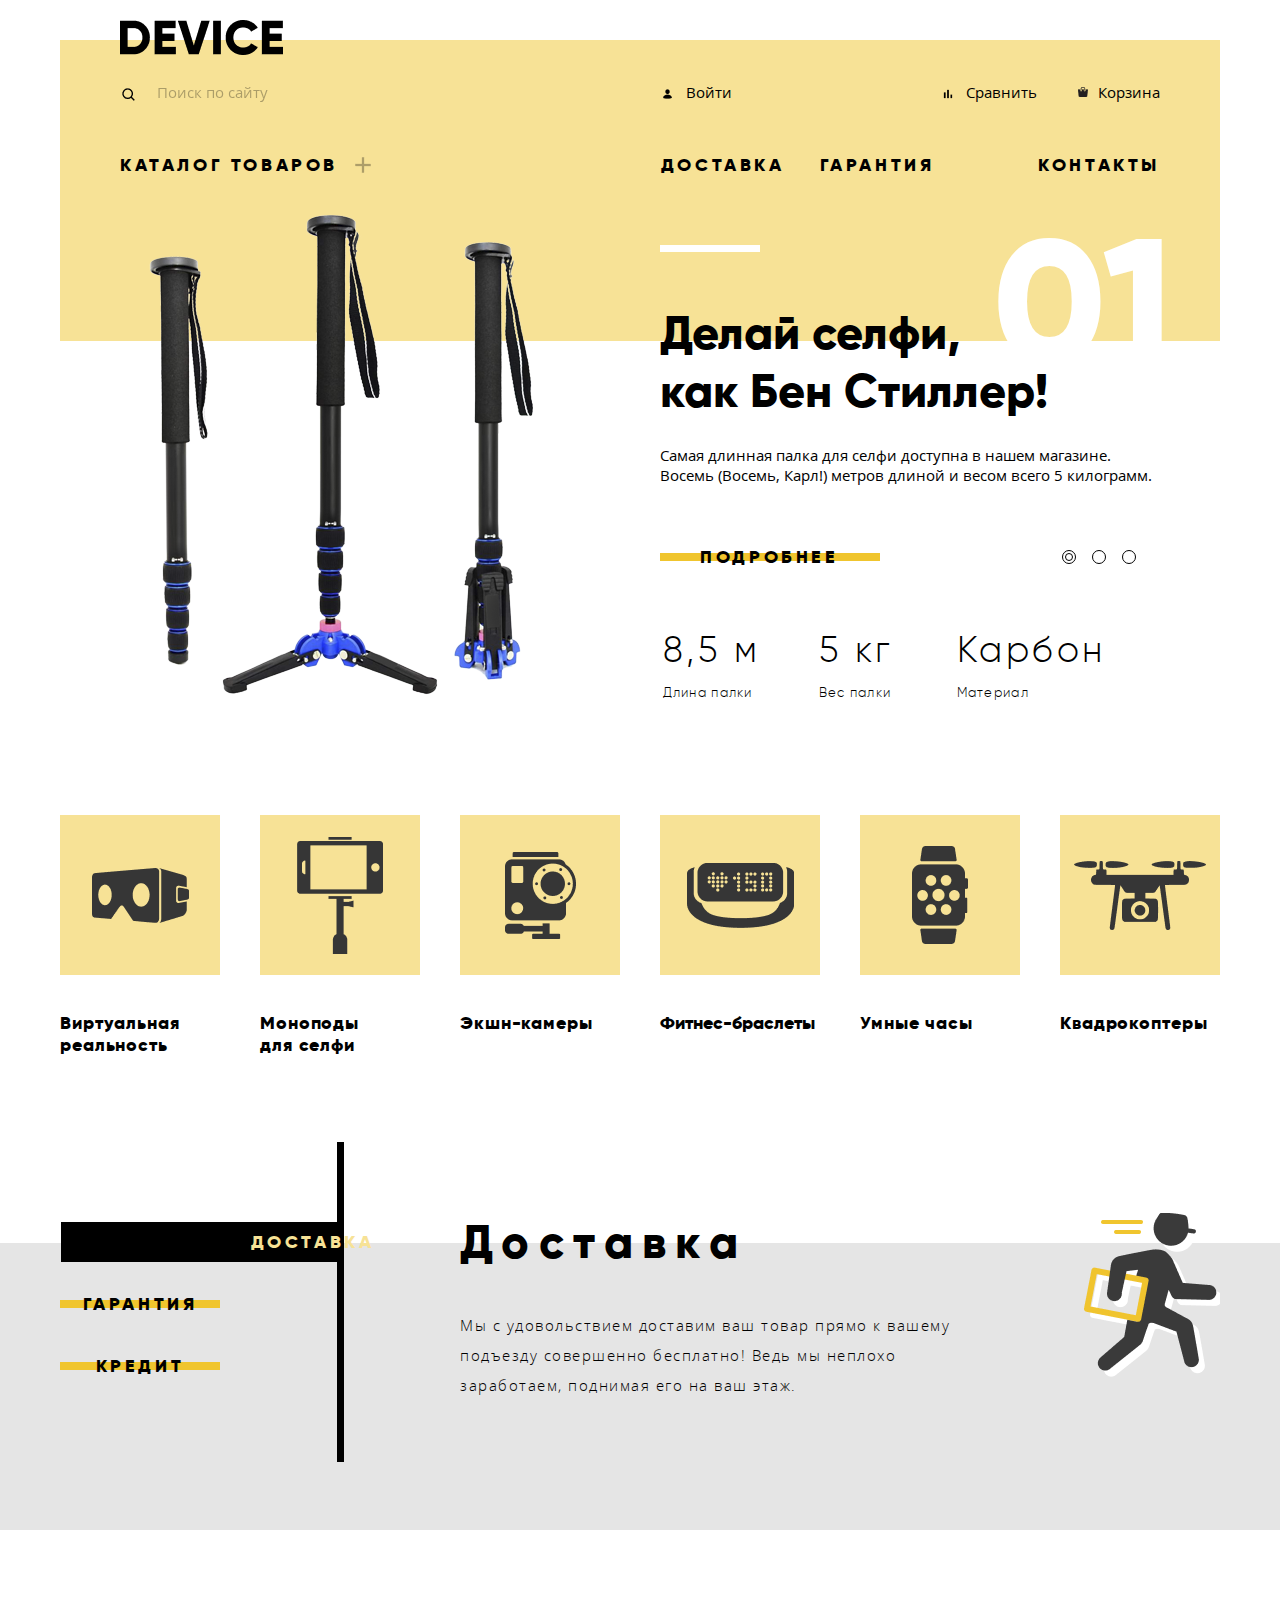
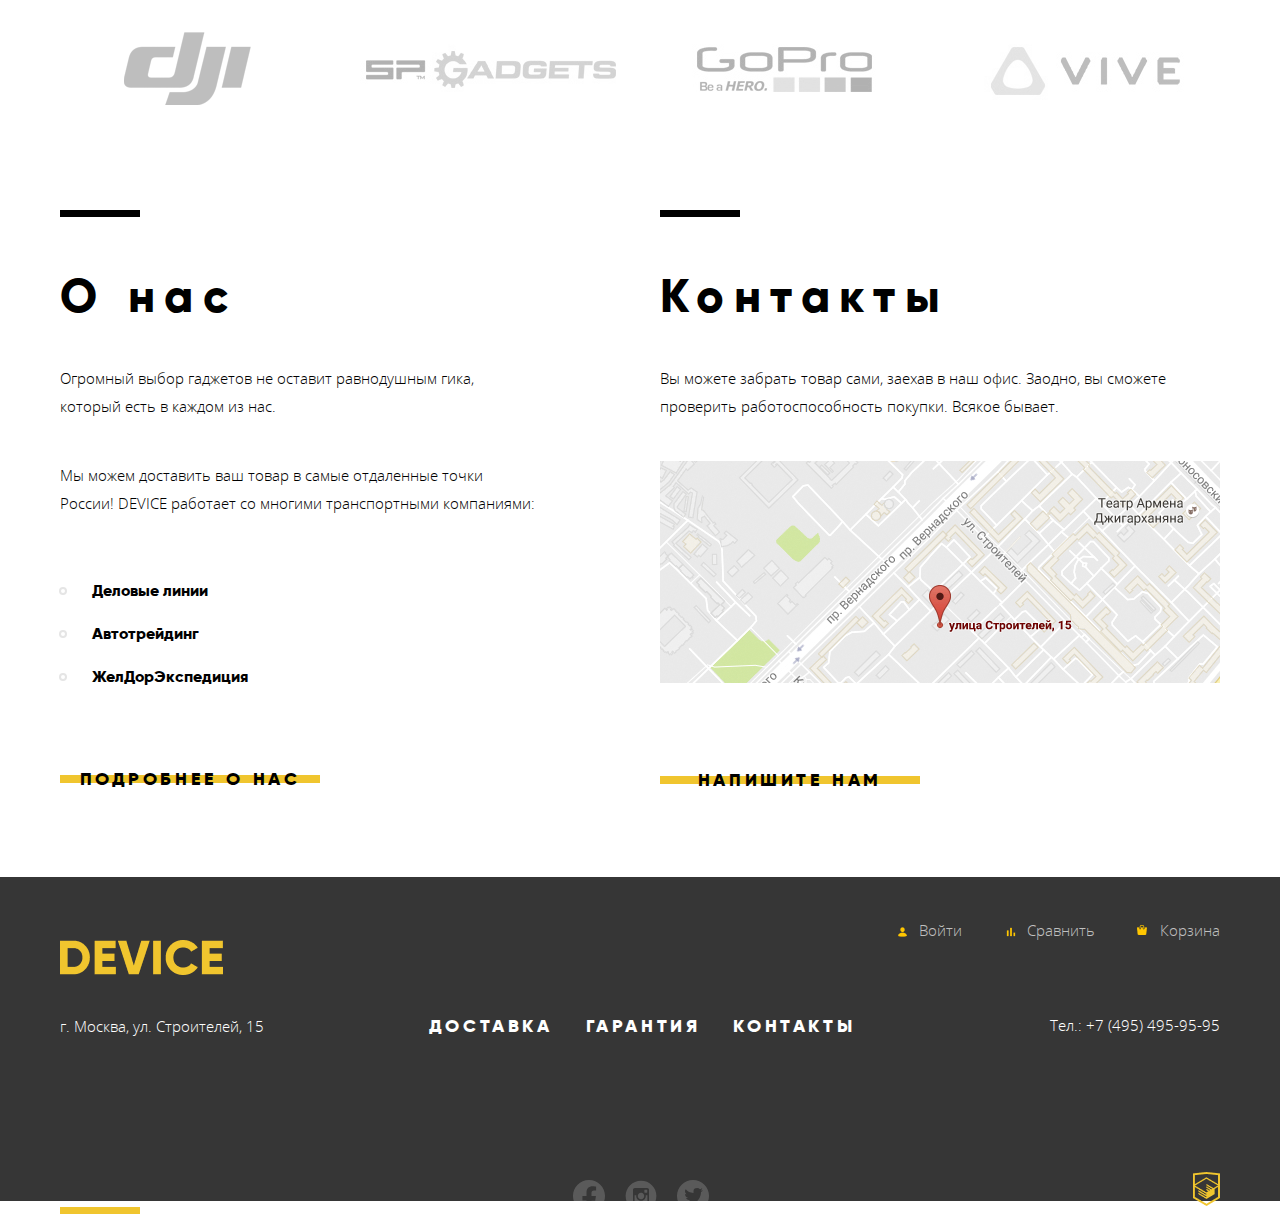
==== commit 13514681: "Декоративные элементы на главной странице" ====
--- a/index.html
+++ b/index.html
@@ -22,29 +22,36 @@
               /></a>
             </div>
             <div class="nav-top__form">
-              <form action="#" method="POST">
-                <input type="search" placeholder="Поиск по сайту" />
+              <form
+                class="main-header-search"
+                action="https://echo.htmlacademy.ru"
+                method="post"
+              >
+                <input
+                  class="search-input"
+                  type="text"
+                  name="search"
+                  id="search-field"
+                  placeholder="Поиск по сайту"
+                />
+                <button class="search-button" type="submit">
+                  <span>Найти</span>
+                </button>
               </form>
-              <button>найти</button>
             </div>
             <div class="nav-top__user-block">
               <div class="nav-top__user-block_check-in">
-                <a
-                  class="nav-top__user-block_checkIn-link nav-top--text"
-                  href="#"
-                >
-                  Войти</a
-                >
+                <a class="text__user_icon nav-top--text" href="#"> Войти</a>
               </div>
               <div class="nav-top__basket">
                 <ul class="nav-top__basket-list">
                   <li class="nav-top__basket-list--item">
-                    <a class="nav-top__basket_compare nav-top--text" href="#">
+                    <a class="text__compare_icon nav-top--text" href="#">
                       Сравнить</a
                     >
                   </li>
                   <li class="nav-top__basket-list--item">
-                    <a class="nav-top__basket_basket nav-top--text" href="#">
+                    <a class="text__basket_icon nav-top--text" href="#">
                       Корзина</a
                     >
                   </li>
@@ -56,6 +63,40 @@
             <div class="nav-down__catalog">
               <a href="#" class="nav-down--text">каталог товаров</a>
             </div>
+            <div class="dropdown-catalog-menu">
+              <ul class="main-catalog-menu-list">
+                <li class="main-catalog-item">
+                  <a class="main-catalog-item--link" href="#">
+                    Виртуальная реальность
+                  </a>
+                </li>
+                <li class="main-catalog-item">
+                  <a class="main-catalog-item--link" href="#">
+                    Моноподы для селфи
+                  </a>
+                </li>
+                <li class="main-catalog-item">
+                  <a class="main-catalog-item--link" href="#"> Экшн-камеры </a>
+                </li>
+              </ul>
+              <ul class="main-catalog-menu-list">
+                <li class="main-catalog-item">
+                  <a class="main-catalog-item--link" href="#">
+                    Фитнес‑браслеты
+                  </a>
+                </li>
+                <li class="main-catalog-item">
+                  <a class="main-catalog-item--link" href="#"> Умные часы </a>
+                </li>
+              </ul>
+              <ul class="main-catalog-menu-list">
+                <li class="main-catalog-item">
+                  <a class="main-catalog-item--link" href="#">
+                    Квадрокоптеры
+                  </a>
+                </li>
+              </ul>
+            </div>
             <div class="nav-down__menu">
               <ul class="nav-down__menu-list">
                 <li class="nav-down__menu-item">
@@ -69,38 +110,6 @@
                 </li>
               </ul>
             </div>
-          </div>
-          <div class="dropdown-catalog-menu">
-            <ul class="main-catalog-menu-list">
-              <li class="main-catalog-item">
-                <a class="main-catalog-item--link" href="#">
-                  Виртуальная реальность
-                </a>
-              </li>
-              <li class="main-catalog-item">
-                <a class="main-catalog-item--link" href="#">
-                  Моноподы для селфи
-                </a>
-              </li>
-              <li class="main-catalog-item">
-                <a class="main-catalog-item--link" href="#"> Экшн-камеры </a>
-              </li>
-            </ul>
-            <ul class="main-catalog-menu-list">
-              <li class="main-catalog-item">
-                <a class="main-catalog-item--link" href="#">
-                  Фитнес‑браслеты
-                </a>
-              </li>
-              <li class="main-catalog-item">
-                <a class="main-catalog-item--link" href="#"> Умные часы </a>
-              </li>
-            </ul>
-            <ul class="main-catalog-menu-list">
-              <li class="main-catalog-item">
-                <a class="main-catalog-item--link" href="#"> Квадрокоптеры </a>
-              </li>
-            </ul>
           </div>
         </nav>
       </div>
@@ -108,34 +117,56 @@
     <main>
       <div class="grid-column">
         <section class="container slider">
-          <div class="slider__controls">            
-            <div class="slider__controls_controls"></div>
-            <input type="radio" id="btn-1" name="toggle-slider" checked />
-            <input type="radio" id="btn-2" name="toggle-slider" />
-            <input type="radio" id="btn-3" name="toggle-slider" />
+          <div class="slider__controls">
+            <input
+              class="slider__controls-item"
+              type="radio"
+              id="btn-1"
+              name="toggle-slider"
+              checked
+            />
             <label for="btn-1"></label>
+            <input
+              class="slider__controls-item"
+              type="radio"
+              id="btn-2"
+              name="toggle-slider"
+            />
             <label for="btn-2"></label>
+            <input
+              class="slider__controls-item"
+              type="radio"
+              id="btn-3"
+              name="toggle-slider"
+            />
             <label for="btn-3"></label>
-          </div>          
-            <div class="slider__item">
-              <div class="slider__img"><img src="img/slider-1-1.png" alt="палка для селфи" title="палка для селфи"></div>
-              <div class="slider__content">
-                <div class="slider__content_number">
-                  <p class="slider__content_number--text">01</p>
-                </div>
+          </div>
+          <div class="slider__item">
+            <div class="slider__img">
+              <img
+                src="img/slider-1-1.png"
+                alt="палка для селфи"
+                title="палка для селфи"
+              />
+            </div>
+            <div class="slider__content">
+              <div class="slider__content_number">
+                <p class="slider__content_number--text">01</p>
+              </div>
               <div class="slider__content_text">
                 <h2 class="slider__content_text--headline">
-                  Делай селфи, как Бен Стиллер!
+                  Делай селфи,<br />
+                  как Бен Стиллер!
                 </h2>
                 <p class="slider__content_text--text">
-                  Самая длинная палка для селфи доступна в нашем магазине.
+                  Самая длинная палка для селфи доступна в нашем магазине.<br />
                   Восемь (Восемь, Карл!) метров длиной и весом всего 5
                   килограмм.
                 </p>
               </div>
               <div class="slider__button">
                 <a class="btn btn-slider" href="#">подробнее</a>
-              </div>            
+              </div>
               <table class="slider__feature">
                 <tr>
                   <th class="slider__feature-th">8,5 м</th>
@@ -148,9 +179,9 @@
                   <td class="slider__feature-td">Материал</td>
                 </tr>
               </table>
-              </div>
-            </div>
-            <!--<div class="slider__item">
+            </div>
+          </div>
+          <!--<div class="slider__item">
               <div class="slider__content_number">
                 <p class="slider__content_number--text">02</p>
               </div>
@@ -194,12 +225,12 @@
                 </tr>
               </table>
             </div>-->
-          </div>
         </section>
         <section class="container main__catalog">
           <article class="main__catalog_item">
-            <div class="main__catalog_img">
-              <img
+            <div class="main__catalog_box">
+              <img
+                class="main__catalog_img"
                 src="img/popular-1.png"
                 alt="Виртуальная реальность"
                 title="Виртуальная реальность"
@@ -209,13 +240,16 @@
             </div>
             <div class="main__catalog_text">
               <h3>
-                <a class="main__catalog_text-headline" href="catalog.html">Виртуальная реальность</a>
+                <a class="main__catalog_text-headline" href="catalog.html"
+                  >Виртуальная реальность</a
+                >
               </h3>
             </div>
           </article>
           <article class="main__catalog_item">
-            <div class="main__catalog_img">
-              <img
+            <div class="main__catalog_box">
+              <img
+                class="main__catalog_img"
                 src="img/popular-2.png"
                 alt="Моноподы для селфи"
                 title="Моноподы для селфи"
@@ -225,13 +259,17 @@
             </div>
             <div class="main__catalog_text">
               <h3>
-                <a class="main__catalog_text-headline" href="catalog.html">Моноподы для селфи</a>
+                <a class="main__catalog_text-headline" href="catalog.html"
+                  >Моноподы<br />
+                  для селфи</a
+                >
               </h3>
             </div>
           </article>
           <article class="main__catalog_item">
-            <div class="main__catalog_img">
-              <img
+            <div class="main__catalog_box">
+              <img
+                class="main__catalog_img"
                 src="img/popular-3.png"
                 alt="Экшн-камеры"
                 title="Экшн-камеры"
@@ -241,13 +279,16 @@
             </div>
             <div class="main__catalog_text">
               <h3>
-                <a class="main__catalog_text-headline" href="catalog.html">Экшн-камеры</a>
+                <a class="main__catalog_text-headline" href="catalog.html"
+                  >Экшн-камеры</a
+                >
               </h3>
             </div>
           </article>
           <article class="main__catalog_item">
-            <div class="main__catalog_img">
-              <img
+            <div class="main__catalog_box">
+              <img
+                class="main__catalog_img"
                 src="img/popular-4.png"
                 alt="Фитнес-браслеты"
                 title="Фитнес-браслеты"
@@ -257,13 +298,18 @@
             </div>
             <div class="main__catalog_text">
               <h3>
-                <a class="main__catalog_text-headline" href="catalog.html">Фитнес-браслеты</a>
+                <a
+                  class="main__catalog_text-headline letter-spacing"
+                  href="catalog.html"
+                  >Фитнес-браслеты</a
+                >
               </h3>
             </div>
           </article>
           <article class="main__catalog_item">
-            <div class="main__catalog_img">
-              <img
+            <div class="main__catalog_box">
+              <img
+                class="main__catalog_img"
                 src="img/popular-5.png"
                 alt="Умные часы"
                 title="Умные часы"
@@ -273,13 +319,16 @@
             </div>
             <div class="main__catalog_text">
               <h3>
-                <a class="main__catalog_text-headline" href="catalog.html">Умные часы</a>
+                <a class="main__catalog_text-headline" href="catalog.html"
+                  >Умные часы</a
+                >
               </h3>
             </div>
           </article>
           <article class="main__catalog_item">
-            <div class="main__catalog_img">
-              <img
+            <div class="main__catalog_box">
+              <img
+                class="main__catalog_img"
                 src="img/popular-6.png"
                 alt="Квадрокоптеры"
                 title="Квадрокоптеры"
@@ -289,7 +338,9 @@
             </div>
             <div class="main__catalog_text">
               <h3>
-                <a class="main__catalog_text-headline" href="catalog.html">Квадрокоптеры</a>
+                <a class="main__catalog_text-headline" href="catalog.html"
+                  >Квадрокоптеры</a
+                >
               </h3>
             </div>
           </article>
@@ -299,25 +350,42 @@
             <div class="advantage__sort">
               <ul class="advantage__sort-list">
                 <li class="advantage__sort-item">
-                  <input class="advantage__sort-radio"
+                  <input
+                    class="advantage__sort-radio"
                     type="radio"
                     id="btn__advantage-1"
                     name="toggle"
                     checked
                   />
-                  <label class="btn btn-advantage advantage__sort--label" for="btn__advantage-1"
+                  <label
+                    class="btn btn-advantage advantage__sort--label"
+                    for="btn__advantage-1"
                     >доставка</label
                   >
                 </li>
                 <li class="advantage__sort-item">
-                  <input class="advantage__sort-radio" type="radio" id="btn__advantage-2" name="toggle" />
-                  <label class="btn btn-advantage advantage__sort--label" for="btn__advantage-2"
+                  <input
+                    class="advantage__sort-radio"
+                    type="radio"
+                    id="btn__advantage-2"
+                    name="toggle"
+                  />
+                  <label
+                    class="btn btn-advantage advantage__sort--label"
+                    for="btn__advantage-2"
                     >гарантия</label
                   >
                 </li>
                 <li class="advantage__sort-item">
-                  <input class="advantage__sort-radio" type="radio" id="btn__advantage-3" name="toggle" />
-                  <label class="btn btn-advantage advantage__sort--label" for="btn__advantage-3"
+                  <input
+                    class="advantage__sort-radio"
+                    type="radio"
+                    id="btn__advantage-3"
+                    name="toggle"
+                  />
+                  <label
+                    class="btn btn-advantage advantage__sort--label"
+                    for="btn__advantage-3"
                     >кредит</label
                   >
                 </li>
@@ -401,17 +469,17 @@
           <div class="info__about-us">
             <h2 class="info__about-us--headline">О нас</h2>
             <p class="info__about-us--text">
-              Огромный выбор гаджетов не оставит равнодушным гика, который есть
-              в каждом из нас.
+              Огромный выбор гаджетов не оставит равнодушным гика,<br />
+              который есть в каждом из нас.
             </p>
             <p class="info__about-us--text">
-              Мы можем доставить ваш товар в самые отдаленные точки России!
-              DEVICE работает со многими транспортными компаниями:
+              Мы можем доставить ваш товар в самые отдаленные точки<br />
+              России! DEVICE работает со многими транспортными компаниями:
             </p>
-            <ul>
-              <li class="info__about-us--list">Деловые линии</li>
-              <li class="info__about-us--list">Автотрейдинг</li>
-              <li class="info__about-us--list">ЖелДорЭкспедиция</li>
+            <ul class="info__about-us--list">
+              <li class="info__about-us--item">Деловые линии</li>
+              <li class="info__about-us--item">Автотрейдинг</li>
+              <li class="info__about-us--item">ЖелДорЭкспедиция</li>
             </ul>
             <a class="btn" href="#">подробнее о нас</a>
           </div>
@@ -421,7 +489,14 @@
               Вы можете забрать товар сами, заехав в наш офис. Заодно, вы
               сможете проверить работоспособность покупки. Всякое бывает.
             </p>
-            <img src="img/map 1.jpg" width="560" height="222" class="info__contacts_map"></img>
+            <img
+              src="img/map-1.jpg"
+              alt="Карта"
+              title="Карта"
+              width="560"
+              height="222"
+              class="info__contacts_map"
+            />
             <button class="btn btn-button">напишите нам</button>
           </div>
         </section>
@@ -443,13 +518,19 @@
             <div class="footer-user-block__box">
               <ul class="footer-user-block__list">
                 <li class="footer-user-block__item">
-                  <a class="footer-user--nav" href="#">Войти</a>
+                  <a class="text__user_icon-footer footer-user--nav" href="#"
+                    >Войти</a
+                  >
                 </li>
                 <li class="footer-user-block__item">
-                  <a class="footer-user--nav" href="#">Сравнить</a>
+                  <a class="text__compare_icon-footer footer-user--nav" href="#"
+                    >Сравнить</a
+                  >
                 </li>
                 <li class="footer-user-block__item">
-                  <a class="footer-user--nav" href="#">Корзина</a>
+                  <a class="text__basket_icon-footer footer-user--nav" href="#"
+                    >Корзина</a
+                  >
                 </li>
               </ul>
             </div>
@@ -483,7 +564,7 @@
                 <li class="footer-social__item">
                   <a href="#"
                     ><img
-                      src="img/simple-icons_facebook.svg"
+                      src="img/icon_facebook.svg"
                       width="32"
                       height="32"
                       alt="Фейсбук"
@@ -529,5 +610,60 @@
         </div>
       </div>
     </footer>
+    <section class="popup">
+      <form
+        class="write-us-form"
+        action="https://echo.htmlacademy.ru"
+        method="post"
+      >
+        <p class="write-us-item">
+          <label for="name-field"> Ваше имя:</label>
+          <input
+            class="name-field"
+            type="text"
+            name="name"
+            id="name-field"
+            placeholder="Имя Фамилия"
+          />
+        </p>
+        <p class="write-us-item">
+          <label for="email-field">Ваш e-mail:</label>
+          <input
+            class="email-field invalid-value"
+            type="email"
+            name="email"
+            id="email-field"
+            pattern="[a-z0-9._%+-]+@[a-z0-9.-]+\.[a-z]{2,}$"
+            placeholder="email@example.ru"
+          />
+        </p>
+        <p class="write-us-item">
+          <label for="comment-field">Текст письма:</label>
+          <textarea
+            class="comment-field"
+            name="text"
+            id="comment-field"
+            placeholder="В свободной форме"
+          ></textarea>
+        </p>
+        <button class="btn btn-button btn-popup" type="submit">
+          <span>Отправить</span>
+        </button>
+      </form>
+      <button class="mail-box__content-close" type="button">Закрыть</button>
+    </section>
+    <section class="map-popup">
+      <iframe
+        id="modal_window_map"
+        src="https://www.google.com/maps/embed?pb=!1m18!1m12!1m3!1d2249.1123749473672!2d37.527429316044476!3d55.6870340045298!2m3!1f0!2f0!3f0!3m2!1i1024!2i768!4f13.1!3m3!1m2!1s0x46b54cf65f5c8955%3A0x694710ccd55501e!2z0YPQuy4g0KHRgtGA0L7QuNGC0LXQu9C10LksIDE1LCDQnNC-0YHQutCy0LAsIDExOTMxMQ!5e0!3m2!1sru!2sru!4v1593473712335!5m2!1sru!2sru"
+        width="994"
+        height="593"
+        allowfullscreen=""
+        aria-hidden="false"
+        tabindex="0"
+      >
+      </iframe>
+      <button class="mail-box__content-close" type="button">Закрыть</button>
+    </section>
   </body>
 </html>
--- a/css/style.css
+++ b/css/style.css
@@ -52,6 +52,7 @@
   --special-green: #91c92f;
   --special-yellow-dark: #f0c52e;
   --status: #f6dada;
+  --popup-field-color: #f2f2f2;
 }
 
 .page {
@@ -64,6 +65,7 @@
   display: grid;
   grid-template-rows: min-content 1fr min-content;
   align-content: start;
+  overflow-x: hidden;
 }
 
 .container {
@@ -81,11 +83,17 @@
   font-family: "Gilroy", Arial, sans-serif;
   font-weight: 900;
   color: var(--basic-black);
+  letter-spacing: 0.2em;
   text-transform: uppercase;
   text-decoration: none;
+  outline: none;
   width: 260px;
   height: 40px;
   z-index: 2;
+}
+
+.btn:active {
+  color: rgb(0, 0, 0, 0.3);
 }
 
 .btn-button {
@@ -105,16 +113,109 @@
   z-index: -1;
 }
 
+.btn:hover::before {
+  height: 40px;
+}
+
 /*main-header*/
 
 .main-nav {
   display: grid;
   position: relative;
   background-color: var(--special-yellow);
-  padding-left: 40px;
-  padding-right: 40px;
-  padding-top: 44px;
-  padding-bottom: 146px;
+  padding-left: 60px;
+  padding-right: 60px;
+  padding-top: 25px;
+  padding-bottom: 165px;
+}
+
+.main-header-search {
+  min-width: 440px;
+  position: relative;
+}
+
+.main-header-search::before {
+  content: " ";
+  background-image: url("../img/icon_search.png");
+  background-repeat: no-repeat;
+  background-size: contain;
+  background-color: transparent;
+  vertical-align: middle;
+  width: 16px;
+  height: 16px;
+  display: inline-block;
+  z-index: 1;
+  position: absolute;
+  top: 22px;
+  left: 1px;
+}
+
+.search-input {
+  position: relative;
+  width: 310px;
+  margin: 0;
+  padding: 0;
+  padding-top: 8px;
+  padding-right: 0px;
+  padding-bottom: 10px;
+  padding-left: 37px;
+  line-height: 30px;
+  background-color: transparent;
+  border: none;
+  border-bottom: 2px solid transparent;
+}
+
+.search-input:focus + .search-button {
+  visibility: visible;
+}
+
+.search-input::placeholder {
+  font-size: 15px;
+  line-height: 20px;
+  font-family: "Open Sans", Arial, sans-serif;
+  color: var(--basic-black);
+  opacity: 0.3;
+  font-size: 15px;
+  line-height: 20px;
+}
+
+.search-input:focus::placeholder {
+  opacity: 1;
+}
+
+.search-input:hover::placeholder {
+  opacity: 0.6;
+}
+
+.search-input:focus {
+  color: var(--basic-black);
+  border-bottom-color: var(--basic-black);
+  outline: 0;
+}
+
+.search-button {
+  font-family: "Open Sans", Arial, sans-serif;
+  font-style: normal;
+  font-weight: 300;
+  font-size: 15px;
+  line-height: 20px;
+  text-transform: uppercase;
+  border: 2px solid var(--basic-black);
+  padding: 15px 17px;
+  background-color: transparent;
+  visibility: hidden;
+  margin-left: -4px;
+}
+
+.search-button:hover {
+  background-color: var(--basic-black);
+  color: rgba(255, 255, 255);
+  visibility: visible;
+}
+
+.search-button span:active {
+  opacity: 0.3;
+  visibility: visible;
 }
 
 .nav-catalog {
@@ -127,19 +228,28 @@
   flex-direction: row;
   flex-wrap: wrap;
   justify-content: space-between;
-  margin-bottom: 50px;
+  margin-bottom: 34px;
 }
 
 .nav-top__logo {
   position: absolute;
-  bottom: 74px;
+  bottom: 61px;
+}
+
+.nav-top__logo:hover {
+  opacity: 0.6;
+}
+
+.nav-top__logo:active {
+  opacity: 0.3;
 }
 
 .nav-top__user-block {
   display: flex;
   flex-wrap: wrap;
   justify-content: space-between;
-  width: 50%;
+  align-self: center;
+  width: 48%;
 }
 
 .nav-top__basket-list {
@@ -159,8 +269,55 @@
   padding-left: 25px;
 }
 
+.nav-top--text:hover {
+  opacity: 0.6;
+}
+
+.nav-top--text:active {
+  opacity: 0.3;
+}
+
+.text__basket_icon,
+.text__compare_icon,
+.text__user_icon,
+.text__user_icon-footer,
+.text__compare_icon-footer,
+.text__basket_icon-footer {
+  position: relative;
+}
+
+.text__basket_icon::before {
+  content: "";
+  position: absolute;
+  background-image: url(../img/icon_cart.png);
+  width: 10px;
+  height: 10px;
+  left: 5px;
+  top: 5px;
+}
+
+.text__compare_icon::before {
+  content: "";
+  position: absolute;
+  background-image: url(../img/icon_chart.png);
+  width: 14px;
+  height: 14px;
+  left: 0px;
+  top: 5px;
+}
+
+.text__user_icon::before {
+  content: "";
+  position: absolute;
+  background-image: url(../img/icon_user.png);
+  width: 14px;
+  height: 14px;
+  left: 0px;
+  top: 5px;
+}
+
 .nav-top__basket-list--item {
-  margin-right: 40px;
+  margin-right: 36px;
 }
 
 .nav-top__basket-list--item:last-child {
@@ -174,7 +331,7 @@
 }
 
 .nav-down__menu {
-  width: 50%;
+  width: 48%;
 }
 
 .nav-down__menu-list {
@@ -186,7 +343,7 @@
 }
 
 .nav-down__menu-item {
-  margin-right: 38px;
+  margin-right: 35px;
 }
 
 .nav-down__menu-item:last-child {
@@ -198,13 +355,15 @@
 /*dropdown-catalog-menu*/
 
 .dropdown-catalog-menu {
-  display: flex;
-  position: absolute;
-  bottom: 0;
+  display: none;
+  position: absolute;
+  padding-left: 20px;
+  bottom: 0px;
   left: 40px;
-  height: 50%;
+  height: 56%;
   width: 93%;
   z-index: 1;
+  background-color: var(--special-yellow);
 }
 
 .main-catalog-menu-list {
@@ -223,6 +382,29 @@
   margin-bottom: 20px;
 }
 
+.nav-down__catalog {
+  position: relative;
+  padding-right: 35px;
+}
+
+.nav-down__catalog::before {
+  content: " ";
+  background-image: url("../img/icon_plus.png");
+  width: 22px;
+  height: 22px;
+  position: absolute;
+  top: 0;
+  left: 232px;
+}
+
+.nav-down__catalog:hover + .dropdown-catalog-menu {
+  display: flex;
+}
+
+.dropdown-catalog-menu:hover {
+  display: flex;
+}
+
 .main-catalog-item--link {
   font-size: 15px;
   line-height: 20px;
@@ -231,16 +413,33 @@
   text-decoration: none;
 }
 
+.main-catalog-item--link:hover {
+  opacity: 0.6;
+}
+
+.main-catalog-item--link:active {
+  opacity: 0.3;
+}
+
 .nav-down--text {
   font-size: 18px;
   line-height: 22px;
   font-family: "Gilroy", Arial, sans-serif;
   font-weight: 900;
   color: var(--basic-black);
+  letter-spacing: 0.2em;
   text-decoration: none;
   text-transform: uppercase;
 }
 
+.nav-down--text:hover {
+  opacity: 0.6;
+}
+
+.nav-down--text:active {
+  opacity: 0.3;
+}
+
 /*main*/
 
 .grid-column {
@@ -251,24 +450,65 @@
 
 .slider {
   position: relative;
+  top: -130px;
+  margin-bottom: -21px;
 }
 
 .slider__item {
   display: grid;
-  grid-template-columns: 1fr 1fr;
-  padding-left: 40px;
-  padding-right: 40px;
+  grid-template-columns: 531px 1fr;
 }
 
 .slider__controls {
   position: absolute;
-  right: 73px;
-  top: 261px;
+  right: 0px;
+  top: 339px;
   z-index: 1;
 }
 
+.slider__controls-item {
+  display: none;
+}
+
+.slider__controls-item + label {
+  margin: 15px 0px 0px 0px;
+  padding-left: 30px;
+  position: relative;
+  color: var(--basic-black);
+  cursor: pointer;
+}
+
+.slider__controls-item + label::before {
+  content: "";
+  position: absolute;
+  display: block;
+  width: 12px;
+  height: 12px;
+  border-radius: 50%;
+  left: 0px;
+  top: 0px;
+  border: 1px solid var(--basic-black);
+}
+
+.slider__controls-item:checked + label::after {
+  content: "";
+  position: absolute;
+  display: block;
+  width: 6px;
+  height: 6px;
+  border-radius: 50%;
+  left: 3px;
+  top: 3px;
+  border: 1px solid var(--basic-black);
+}
+
+.slider__img {
+  padding-left: 20px;
+}
+
 .slider__content {
   position: relative;
+  padding-top: 54px;
 }
 
 .slider__content::before {
@@ -277,14 +517,14 @@
   background-color: var(--basic-white);
   height: 7px;
   width: 100px;
-  top: 0;
+  top: 34px;
   left: 0;
 }
 
 .slider__content_number {
   position: absolute;
-  right: 0;
-  top: 0;
+  right: -22px;
+  top: -18px;
 }
 
 .slider__content_number--text {
@@ -302,6 +542,7 @@
   font-family: "Gilroy", Arial, sans-serif;
   font-weight: 900;
   color: var(--basic-black);
+  margin-bottom: 25px;
 }
 
 .slider__content_text--text {
@@ -309,6 +550,11 @@
   line-height: 20px;
   font-family: "Open Sans", Arial, sans-serif;
   color: var(--basic-black);
+  margin-bottom: 52px;
+}
+
+.slider__button {
+  margin-bottom: 49px;
 }
 
 .btn-slider {
@@ -321,6 +567,9 @@
   font-family: "Gilroy", Arial, sans-serif;
   font-weight: 100;
   color: var(--basic-black);
+  padding-right: 14px;
+  text-align: left;
+  letter-spacing: 0.1em;
 }
 
 .slider__feature-td {
@@ -329,6 +578,15 @@
   font-family: "Gilroy", Arial, sans-serif;
   font-weight: 100;
   color: var(--basic-black);
+  min-width: 139px;
+  padding-right: 14px;
+  padding-top: 11px;
+  padding-bottom: 4px;
+  letter-spacing: 0.1em;
+}
+
+.slider__feature-td:nth-child(2) {
+  min-width: 121px;
 }
 
 /*main__catalog*/
@@ -337,15 +595,28 @@
   display: grid;
   grid-template-columns: repeat(6, 160px);
   column-gap: 40px;
-}
-
-.main__catalog_img {
+  margin-bottom: 67px;
+}
+
+.main__catalog_box {
   display: flex;
   justify-content: center;
   align-items: center;
   width: 160px;
   height: 160px;
   background-color: var(--special-yellow);
+  margin-bottom: 37px;
+}
+
+.main__catalog_box:hover {
+  background-color: var(--special-yellow-dark);
+}
+
+.main__catalog_box:active > .main__catalog_img {
+  opacity: 0.3;
+}
+.main__catalog_box:active + .main__catalog_text {
+  opacity: 0.3;
 }
 
 .main__catalog_text-headline {
@@ -355,20 +626,27 @@
   font-weight: 900;
   color: var(--basic-black);
   text-decoration: none;
+  letter-spacing: 0.05em;
+}
+
+.letter-spacing {
+  letter-spacing: 0;
 }
 /*advantage*/
 .main__advantage {
-  padding-bottom: 165px;
+  padding-bottom: 115px;
+  margin-bottom: 90px;
   background: rgb(229, 229, 229);
   background: linear-gradient(
     0deg,
-    rgba(229, 229, 229, 1) 70%,
-    rgba(255, 255, 255, 0) 70%
+    rgba(229, 229, 229, 1) 74%,
+    rgba(255, 255, 255, 0) 74%
   );
 }
 
 .advantage__sort {
   position: relative;
+  width: 284px;
 }
 
 .advantage__sort::before {
@@ -383,7 +661,7 @@
 .advantage__sort-list {
   margin: 0;
   padding: 0;
-  padding-top: 75px;
+  padding-top: 89px;
   list-style: none;
 }
 
@@ -396,8 +674,8 @@
 }
 
 .advantage__sort-radio:checked + .btn-advantage {
-  padding-left: 36px;
-  width: 100%;
+  padding-left: 19px;
+  width: 104%;
   color: var(--special-yellow);
   justify-content: end;
 }
@@ -405,7 +683,7 @@
 .advantage__sort-radio:checked + .btn::before {
   height: 40px;
   background-color: var(--basic-black);
-  right: 36px;
+  right: 34px;
   width: 89%;
 }
 
@@ -419,9 +697,6 @@
   grid-template-columns: auto 1fr;
 }
 
-.advantage__sort {
-  width: 260px;
-}
 .advantage__sort--label {
   font-size: 18px;
   line-height: 22px;
@@ -436,18 +711,26 @@
   font-family: "Gilroy", Arial, sans-serif;
   font-weight: 900;
   color: var(--basic-black);
+  letter-spacing: 0.2em;
 }
 
 .advantage__content_item--text {
   font-size: 15px;
-  line-height: 28px;
+  line-height: 30px;
   font-family: "Open Sans", Arial, sans-serif;
-  font-weight: 100;
-  color: var(--basic-black);
+  color: var(--basic-black);
+  letter-spacing: 0.1em;
+  font-style: normal;
+  font-weight: 300;
 }
 
 .advantage__content {
-  padding-left: 166px;
+  padding-left: 116px;
+  padding-top: 32px;
+  padding-right: 218px;
+  background-image: url(../img/delivery.png);
+  background-repeat: no-repeat;
+  background-position: 100% 71px;
 }
 
 /*main-brands*/
@@ -456,6 +739,16 @@
   display: grid;
   grid-template-columns: repeat(4, 260px);
   column-gap: 40px;
+  margin-bottom: 86px;
+}
+
+.main-brands__item {
+  opacity: 0.3;
+  filter: grayscale(100%);
+}
+.main-brands__item:hover {
+  opacity: 1;
+  filter: grayscale(0%);
 }
 
 /*main-info*/
@@ -486,6 +779,8 @@
   font-family: "Gilroy", Arial, sans-serif;
   font-weight: 900;
   color: var(--basic-black);
+  margin-top: 57px;
+  letter-spacing: 0.2em;
 }
 
 .info__about-us--text {
@@ -494,14 +789,36 @@
   font-family: "Open Sans", Arial, sans-serif;
   font-weight: 100;
   color: var(--basic-black);
+  margin-bottom: 41px;
 }
 
 .info__about-us--list {
+  margin-top: 60px;
+  padding-left: 32px;
+  list-style: none;
+  margin-bottom: 68px;
+}
+
+.info__about-us--item {
+  position: relative;
   font-size: 16px;
   line-height: 28px;
   font-family: "Gilroy", Arial, sans-serif;
   font-weight: 900;
   color: var(--basic-black);
+  margin-bottom: 15px;
+}
+
+.info__about-us--item::before {
+  position: absolute;
+  content: " ";
+  left: -33px;
+  top: 10px;
+  width: 8px;
+  height: 8px;
+  border: 2px solid #e5e5e5;
+  box-sizing: border-box;
+  border-radius: 50%;
 }
 
 .info__contacts {
@@ -524,6 +841,8 @@
   font-family: "Gilroy", Arial, sans-serif;
   font-weight: 900;
   color: var(--basic-black);
+  margin-top: 57px;
+  letter-spacing: 0.2em;
 }
 
 .info__contacts--text {
@@ -532,12 +851,18 @@
   font-family: "Open Sans", Arial, sans-serif;
   font-weight: 100;
   color: var(--basic-black);
+  margin-bottom: 41px;
+}
+
+.info__contacts_map {
+  margin-bottom: 72px;
 }
 
 /*footer*/
 
 .footer-main {
   background-color: var(--basic-dark);
+  margin-top: 77px;
 }
 
 .footer-content {
@@ -550,6 +875,19 @@
   justify-content: space-between;
   align-items: center;
   min-height: 108px;
+}
+
+.footer-logo__box {
+  align-self: flex-end;
+  position: relative;
+  top: -5px;
+}
+
+.footer-logo__box:hover {
+  opacity: 0.6;
+}
+.footer-logo__box:active {
+  opacity: 0.3;
 }
 
 .footer-user-block__list {
@@ -561,7 +899,7 @@
 }
 
 .footer-user-block__item:not(:last-child) {
-  margin-right: 38px;
+  margin-right: 42px;
 }
 
 .footer-user--nav {
@@ -569,9 +907,60 @@
   line-height: 20px;
   font-family: "Open Sans", Arial, sans-serif;
   font-weight: 100;
-  color: var(--basic-white);
+  color: rgba(255, 255, 255, 0.7);
   padding-left: 23px;
   text-decoration: none;
+}
+
+.footer-user--nav:hover {
+  color: var(--basic-white);
+}
+.footer-user--nav:active {
+  color: rgba(255, 255, 255, 0.3);
+}
+
+.text__basket_icon-footer::before {
+  content: "";
+  position: absolute;
+  background-image: url(../img/icon_cart-footer.png);
+  width: 10px;
+  height: 10px;
+  left: 0px;
+  top: 5px;
+  opacity: 1;
+}
+
+.text__compare_icon-footer::before {
+  content: "";
+  position: absolute;
+  background-image: url(../img/icon_chart-footer.png);
+  width: 14px;
+  height: 14px;
+  left: 0px;
+  top: 5px;
+  opacity: 1;
+}
+
+.text__user_icon-footer::before {
+  content: "";
+  position: absolute;
+  background-image: url(../img/icon_user-footer.png);
+  width: 14px;
+  height: 14px;
+  left: 0px;
+  top: 5px;
+  opacity: 1;
+}
+
+.text__basket_icon-footer:hover::before,
+.text__compare_icon-footer:hover::before,
+.text__user_icon-footer:hover::before {
+  opacity: 0.6;
+}
+.text__basket_icon-footer:active::before,
+.text__compare_icon-footer:active::before,
+.text__user_icon-footer:active::before {
+  opacity: 0.3;
 }
 
 .footer-content__middle {
@@ -589,14 +978,20 @@
   list-style: none;
 }
 
+.footer-nav {
+  position: relative;
+  top: -13px;
+  right: 15px;
+}
+
 .footer-nav__item:not(:last-child) {
-  margin-right: 36px;
+  margin-right: 33px;
 }
 
 .footer-content__footer {
   display: flex;
   justify-content: space-between;
-  align-items: center;
+  align-items: end;
   min-height: 108px;
 }
 
@@ -606,6 +1001,8 @@
   height: 7px;
   background-color: var(--special-yellow-dark);
   margin-bottom: 10px;
+  position: relative;
+  top: 23px;
 }
 .footer-content__middle--address {
   font-size: 15px;
@@ -614,6 +1011,14 @@
   font-weight: 100;
   color: var(--basic-white);
   font-style: normal;
+  position: relative;
+  top: -13px;
+}
+
+.footer-social {
+  position: relative;
+  top: 11px;
+  right: 16px;
 }
 
 .footer-social__list {
@@ -624,9 +1029,23 @@
   list-style: none;
 }
 
+.tel {
+  position: relative;
+  top: -13px;
+}
+
 .footer-social__item {
   font-size: 0;
   margin-right: 20px;
+  opacity: 0.3;
+}
+
+.footer-social__item:hover {
+  opacity: 1;
+}
+
+.footer-social__item:active {
+  opacity: 0.1;
 }
 
 .footer-nav--text {
@@ -636,8 +1055,17 @@
   font-weight: 900;
   color: var(--basic-white);
   text-decoration: none;
+  letter-spacing: 0.2em;
   text-transform: uppercase;
 }
+
+.footer-nav--text:hover {
+  opacity: 0.6;
+}
+.footer-nav--text:active {
+  opacity: 0.3;
+}
+
 .tel--text {
   font-size: 15px;
   line-height: 20px;
@@ -647,6 +1075,18 @@
   text-decoration: none;
 }
 
+.html-logo {
+  position: relative;
+  top: 10px;
+}
+
+.html-logo:hover {
+  opacity: 0.6;
+}
+.html-logo:active {
+  opacity: 0.3;
+}
+
 /* catalog */
 
 /*main-head*/
@@ -664,12 +1104,52 @@
   color: var(--basic-black);
 }
 
-.breadcrumbs--list {
+.breadcrumbs-list {
+  display: flex;
+  flex-wrap: wrap;
+  margin: 0;
+  padding: 0;
+  list-style: none;
+}
+
+.breadcrumbs-list__item {
   font-size: 14px;
   line-height: 19px;
   font-family: "Open Sans", Arial, sans-serif;
   font-weight: 100;
-  color: var(--basic-black);
+  color: rgba(0, 0, 0, 0.3);
+  margin-right: 16px;
+}
+
+.breadcrumbs-list__link {
+  position: relative;
+  font-size: 14px;
+  line-height: 19px;
+  font-family: "Open Sans", Arial, sans-serif;
+  font-weight: 100;
+  color: rgba(0, 0, 0, 0.3);
+  text-decoration: none;
+  padding-right: 24px;
+}
+
+.breadcrumbs-list__item:hover,
+.breadcrumbs-list__link:hover {
+  color: rgba(0, 0, 0, 0.6);
+}
+
+.breadcrumbs-list__item:active,
+.breadcrumbs-list__link:active {
+  color: rgba(0, 0, 0, 0.1);
+}
+
+.breadcrumbs-list-icons::before {
+  content: " ";
+  position: absolute;
+  background-image: url(../img/icon_arrow_nav.png);
+  width: 12px;
+  height: 12px;
+  right: 0;
+  top: 5px;
 }
 
 .main-content {
@@ -679,7 +1159,21 @@
 }
 
 .sorting-header {
+  position: relative;
+  display: flex;
+  align-items: center;
   background-color: var(--basic-half-grey);
+  min-height: 70px;
+}
+
+.sorting-header::before {
+  content: " ";
+  position: absolute;
+  height: 100%;
+  width: 1000%;
+  right: 0;
+  background-color: var(--basic-half-grey);
+  z-index: -1;
 }
 
 .sorting-header--text {
@@ -688,6 +1182,8 @@
   font-family: "Gilroy", Arial, sans-serif;
   font-weight: 900;
   color: var(--basic-black);
+  text-transform: uppercase;
+  margin: 0;
 }
 
 .sorting-header--legend {
@@ -698,6 +1194,10 @@
   color: var(--basic-black);
 }
 
+.sorting {
+  position: relative;
+}
+
 .sorting-wr {
   width: 272px;
   margin-left: auto;
@@ -705,6 +1205,205 @@
 
 .sorting-main {
   background-color: var(--basic-grey-light);
+}
+
+.sorting::before {
+  content: " ";
+  position: absolute;
+  height: 100%;
+  width: 1000%;
+  right: 0;
+  background-color: var(--basic-grey-light);
+  z-index: -1;
+}
+
+/*filter*/
+
+.filter-fieldset {
+  border: none;
+}
+
+.range-filter__controls {
+  position: relative;
+  height: 80px;
+  margin-bottom: 15px;
+  padding: 0 25px;
+  border-radius: 5px;
+  overflow: hidden;
+}
+
+.range-filter__scale {
+  margin-top: 39px;
+  height: 2px;
+  background-color: var(--basic-black);
+}
+
+.range-filter__bar {
+  height: 2px;
+  background-color: var(--special-green);
+  width: 70%;
+}
+
+.range-filter__controls .toggle {
+  position: absolute;
+  top: 30px;
+  left: 30px;
+  width: 4px;
+  height: 4px;
+  border: 8px solid white;
+  background: #ababab;
+  cursor: pointer;
+  border-radius: 50%;
+  box-shadow: 0 2px 1px 0 #cfcfcf;
+}
+
+.range-filter__controls .toggle_min {
+  left: 15px;
+}
+
+.range-filter__controls .toggle_max {
+  left: 160px;
+}
+
+.range-filter__price input {
+  width: 60px;
+  padding: 8px 10px;
+  border: none;
+  background: transparent;
+  font-size: 16px;
+  font-family: "Gilroy", Arial, sans-serif;
+  font-weight: 300;
+  font-style: normal;
+  text-align: left;
+  color: #283136;
+  border-radius: 5px;
+}
+
+.range-filter__price .min-price {
+  margin-right: 25px;
+}
+
+.range-filter__price {
+  white-space: nowrap;
+}
+
+.bluetooth-radio-status {
+  display: none;
+}
+
+.bluetooth-radio-status + label {
+  display: block;
+  margin: 15px 0px 0px 0px;
+  padding-left: 36px;
+  position: relative;
+  color: var(--basic-black);
+  cursor: pointer;
+}
+
+.bluetooth-radio-status + label:last-child {
+  margin-bottom: 25px;
+}
+
+.bluetooth-radio-status + label::before {
+  content: "";
+  position: absolute;
+  display: block;
+  width: 20px;
+  height: 20px;
+  border-radius: 50%;
+  left: 0px;
+  top: 0px;
+  border: 2px solid var(--basic-black);
+}
+
+.bluetooth-radio-status + label:hover::before {
+  border: 2px solid #4d4d4d;
+}
+
+.bluetooth-radio-status:disabled + label::before {
+  border: 2px solid #ededed;
+}
+
+.bluetooth-radio-status:checked + label::after {
+  content: "";
+  position: absolute;
+  display: block;
+  width: 8px;
+  height: 8px;
+  border-radius: 50%;
+  left: 8px;
+  top: 8px;
+  background: var(--basic-black);
+}
+
+.bluetooth-radio-status:checked + label:hover::after {
+  background: #4d4d4d;
+}
+
+.bluetooth-radio-status:checked:disabled + label::after {
+  background: #ededed;
+}
+
+.checkbox-color {
+  display: none;
+}
+
+.checkbox-color + label {
+  display: block;
+  margin-top: 15px;
+  padding-left: 36px;
+  position: relative;
+  cursor: pointer;
+}
+
+.checkbox-color + label::before {
+  content: "";
+  position: absolute;
+  display: block;
+  left: 0px;
+  top: 0px;
+  width: 20px;
+  height: 20px;
+  border: 2px solid #b8b8b8;
+}
+
+.checkbox-color + label:hover::before {
+  border: 2px solid #4d4d4d;
+}
+
+.checkbox-color:disabled + label::before {
+  border: 2px solid #ededed;
+}
+
+.checkbox-color:checked + label::before {
+  border: 0px solid #b8b8b8;
+}
+
+.checkbox-color:checked + label::after {
+  content: "";
+  position: absolute;
+  background-image: url("../img/checkbox-on.png");
+  width: 24px;
+  height: 24px;
+  left: 0px;
+  top: 0px;
+}
+
+.checkbox-color:checked + label:hover::after {
+  opacity: 1;
+}
+
+.checkbox-color:checked:disabled + label::after {
+  opacity: 0.1;
+}
+
+.btn-filter {
+  margin: 0;
+  padding: 0;
+  background: none;
+  position: relative;
+  border: none;
+  width: 200px;
 }
 
 .range-filter__price--text {
@@ -732,7 +1431,31 @@
 }
 
 .catalog-sort {
+  position: relative;
   background-color: var(--basic-grey-light);
+  display: flex;
+  justify-content: space-between;
+  align-items: center;
+  padding-left: 72px;
+  min-height: 70px;
+}
+
+.catalog-sort::before {
+  content: " ";
+  position: absolute;
+  height: 100%;
+  width: 1000%;
+  left: 0;
+  background-color: var(--basic-grey-light);
+  z-index: -1;
+}
+
+.catalog-sort__pagination--list {
+  display: flex;
+  flex-wrap: wrap;
+  margin: 0;
+  padding: 0;
+  list-style: none;
 }
 
 .catalog-sort--text {
@@ -741,14 +1464,49 @@
   font-family: "Gilroy", Arial, sans-serif;
   font-weight: 900;
   color: var(--basic-black);
+  text-transform: uppercase;
 }
 
 .catalog-sort__type--item {
   font-size: 14px;
   line-height: 19px;
   font-family: "Open Sans", Arial, sans-serif;
-  font-weight: 100;
-  color: var(--basic-black);
+  font-weight: 400;
+  color: var(--basic-black);
+  text-decoration: none;
+  opacity: 0.3;
+}
+
+.catalog-sort__type--item:hover {
+  opacity: 0.6;
+}
+
+.catalog-sort__type--item:active {
+  opacity: 1;
+}
+
+.catalog-sort__active {
+  opacity: 1;
+}
+
+.catalog-sort__type--item:not(:last-child) {
+  margin-right: 30px;
+}
+
+.catalog__sort-up {
+  opacity: 0.2;
+}
+.catalog__sort-up:hover,
+.catalog__sort-down:hover {
+  opacity: 0.4;
+}
+.catalog__sort-up:active,
+.catalog__sort-down:active {
+  opacity: 1;
+}
+
+.catalog-group {
+  padding-left: 72px;
 }
 
 .catalog-group_products {
@@ -779,26 +1537,99 @@
   font-family: "Open Sans", Arial, sans-serif;
   font-weight: 100;
   color: var(--basic-black);
+  margin: 0;
+  padding: 0;
+  background: none;
+  border: none;
+  opacity: 0.5;
+}
+
+.btn-add-comparison:hover {
+  opacity: 1;
+}
+.btn-add-comparison:active {
+  opacity: 0.2;
+}
+
+.catalog-group__img {
+  position: relative;
 }
 
 .catalog-group__new--text {
+  position: absolute;
+  right: 27px;
+  top: 29px;
   font-size: 12px;
   line-height: 15px;
   font-family: "Gilroy", Arial, sans-serif;
   font-weight: 900;
   color: var(--basic-black);
-}
-
-.catalog-sort {
+  text-transform: uppercase;
+  height: 62px;
+  width: 62px;
+  border: 2px solid var(--basic-black);
+  border-radius: 50%;
+  display: flex;
+  align-items: center;
+  justify-content: center;
+}
+
+.catalog-group__head {
+  position: relative;
+}
+
+.catalog-group__head:hover > .catalog-group__img {
+  opacity: 0.7;
+}
+
+.catalog-group__head:hover > .catalog-group__head--hover {
+  display: flex;
+}
+
+.catalog-group__head--hover {
+  position: absolute;
+  width: 100%;
+  height: 100%;
+  top: 0;
+  left: 0;
+  display: none;
+  align-items: center;
+  justify-content: center;
+  flex-direction: column;
+}
+
+.catalog-sort-footer {
   background-color: var(--basic-grey-light);
+  display: flex;
+  justify-content: space-between;
+  align-items: center;
+  min-height: 70px;
 }
 
 .btn-catalog-sort {
   font-size: 16px;
   line-height: 20px;
   font-family: "Gilroy", Arial, sans-serif;
-  font-weight: 100;
-  color: var(--basic-black);
+  font-weight: 800;
+  color: var(--basic-black);
+  text-transform: uppercase;
+  margin: 0;
+  padding: 0;
+  background: none;
+  border: none;
+  display: flex;
+  width: 170px;
+  height: 70px;
+  align-items: center;
+  justify-content: center;
+}
+
+.btn-catalog-sort:hover {
+  background: #d9d9d9;
+}
+
+.btn-catalog-sort:active {
+  background: #d9d9d9;
 }
 
 .catalog-sort__pagination--list {
@@ -808,3 +1639,208 @@
   font-weight: 100;
   color: var(--basic-black);
 }
+
+.catalog-sort__pagination--list {
+  min-width: 85px;
+  display: flex;
+  justify-content: space-between;
+}
+
+.catalog-sort__pagination--item {
+  font-family: "Gilroy", Arial, sans-serif;
+  color: var(--basic-black);
+  font-weight: 800;
+  font-size: 16px;
+  line-height: 20px;
+  letter-spacing: 0.1em;
+  text-transform: uppercase;
+  opacity: 0.3;
+}
+
+.catalog-sort__pagination-activ {
+  opacity: 1;
+}
+
+/*popup*/
+
+.search-input {
+  background-color: inherit;
+  position: relative;
+  width: 310px;
+  margin: 0;
+  padding: 0;
+  padding-top: 8px;
+  padding-right: 0px;
+  padding-bottom: 10px;
+  padding-left: 37px;
+  line-height: 30px;
+  background-color: transparent;
+  border: none;
+  border-bottom: 2px solid transparent;
+}
+
+.search-input:focus + .search-button {
+  visibility: visible;
+}
+
+.search-input::placeholder {
+  opacity: 0.3;
+}
+
+.search-input:focus::placeholder {
+  opacity: 1;
+}
+
+.search-input:hover::placeholder {
+  opacity: 0.6;
+}
+
+.popup {
+  margin: auto;
+  padding: 0;
+  position: fixed;
+  bottom: auto;
+  left: 0;
+  right: 0;
+  width: 960px;
+  background-color: var(--basic-white);
+  box-shadow: 0px 10px 16px rgba(0, 0, 0, 0.15);
+  z-index: 10;
+  display: none;
+}
+
+.popup-show {
+  display: block;
+}
+
+.write-us-form {
+  display: flex;
+  flex-wrap: wrap;
+  flex-grow: 1;
+  justify-content: space-between;
+  font-family: "Gilroy", Arial, sans-serif;
+  font-style: normal;
+  font-weight: 800;
+  font-size: 18px;
+  line-height: 22px;
+  padding-left: 100px;
+  padding-right: 100px;
+  padding-top: 92px;
+  padding-bottom: 69px;
+}
+
+.write-us-item {
+  width: 360px;
+}
+
+.write-us-item input {
+  width: 360px;
+  padding-top: 17px;
+  padding-bottom: 17px;
+  padding-left: 21px;
+  margin-top: 10px;
+  border: none;
+  background-color: var(--popup-field-color);
+  box-sizing: border-box;
+}
+
+.invalid-value:invalid {
+  background-color: #f6dada;
+}
+
+.write-us-item input:hover,
+.write-us-item textarea:hover {
+  background-color: #eaeaea;
+}
+
+.write-us-item input:focus,
+.write-us-item textarea:focus {
+  outline: 2px solid #f7e296;
+  background-color: var(--basic-white);
+}
+
+.write-us-item:nth-of-type(3) {
+  width: 100%;
+  margin-bottom: 54px;
+}
+
+.write-us-item textarea {
+  width: 760px;
+  min-height: 167px;
+  margin-top: 10px;
+  padding-top: 17px;
+  padding-left: 20px;
+  border: none;
+  resize: none;
+  background-color: var(--popup-field-color);
+  box-sizing: border-box;
+}
+
+.write-us-item input,
+.write-us-item textarea {
+  font-family: "Gilroy", Arial, sans-serif;
+  font-style: normal;
+  font-weight: normal;
+  font-size: 14px;
+  line-height: 16px;
+}
+
+.mail-box__content-close {
+  position: absolute;
+  top: 20px;
+  right: 20px;
+  width: 55px;
+  height: 55px;
+  border-radius: 50%;
+  font-size: 0;
+  background-color: var(--special-yellow-dark);
+  border: 0;
+  cursor: pointer;
+  outline: none;
+  opacity: 0.5;
+}
+
+.mail-box__content-close:hover {
+  opacity: 1;
+}
+
+.mail-box__content-close:active {
+  opacity: 0.3;
+}
+
+.mail-box__content-close::before,
+.mail-box__content-close::after {
+  content: "";
+  position: absolute;
+  top: 26px;
+  left: 15px;
+  width: 25px;
+  height: 2px;
+  background-color: var(--basic-white);
+}
+
+.mail-box__content-close::before {
+  transform: rotate(45deg);
+}
+
+.mail-box__content-close::after {
+  transform: rotate(-45deg);
+}
+
+.btn-popup {
+  width: 200px;
+}
+
+.map-popup {
+  position: fixed;
+  top: 20px;
+  bottom: auto;
+  right: 0;
+  left: 0;
+  margin: auto;
+  width: 994px;
+  min-height: 593px;
+  z-index: 10;
+  display: none;
+  box-shadow: 5px 5px 5px rgba(0, 0, 0, 0.5);
+}
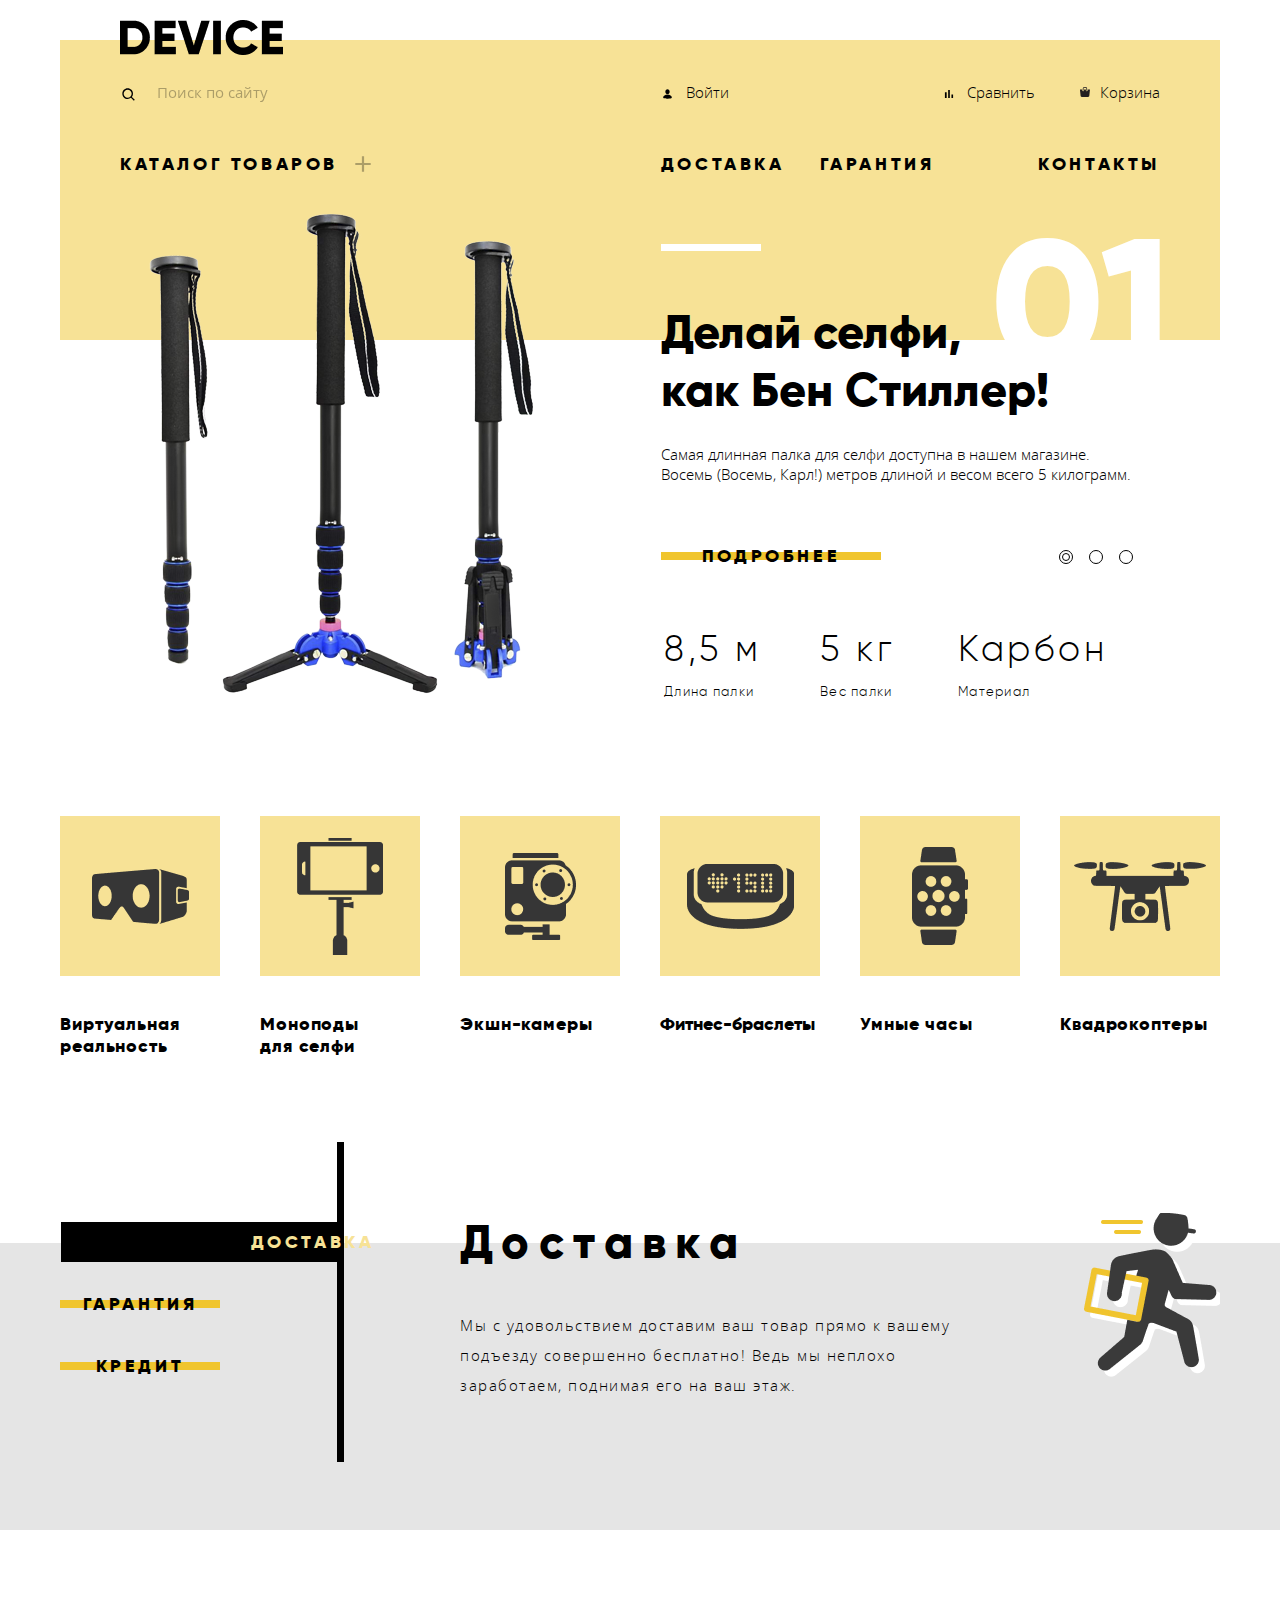
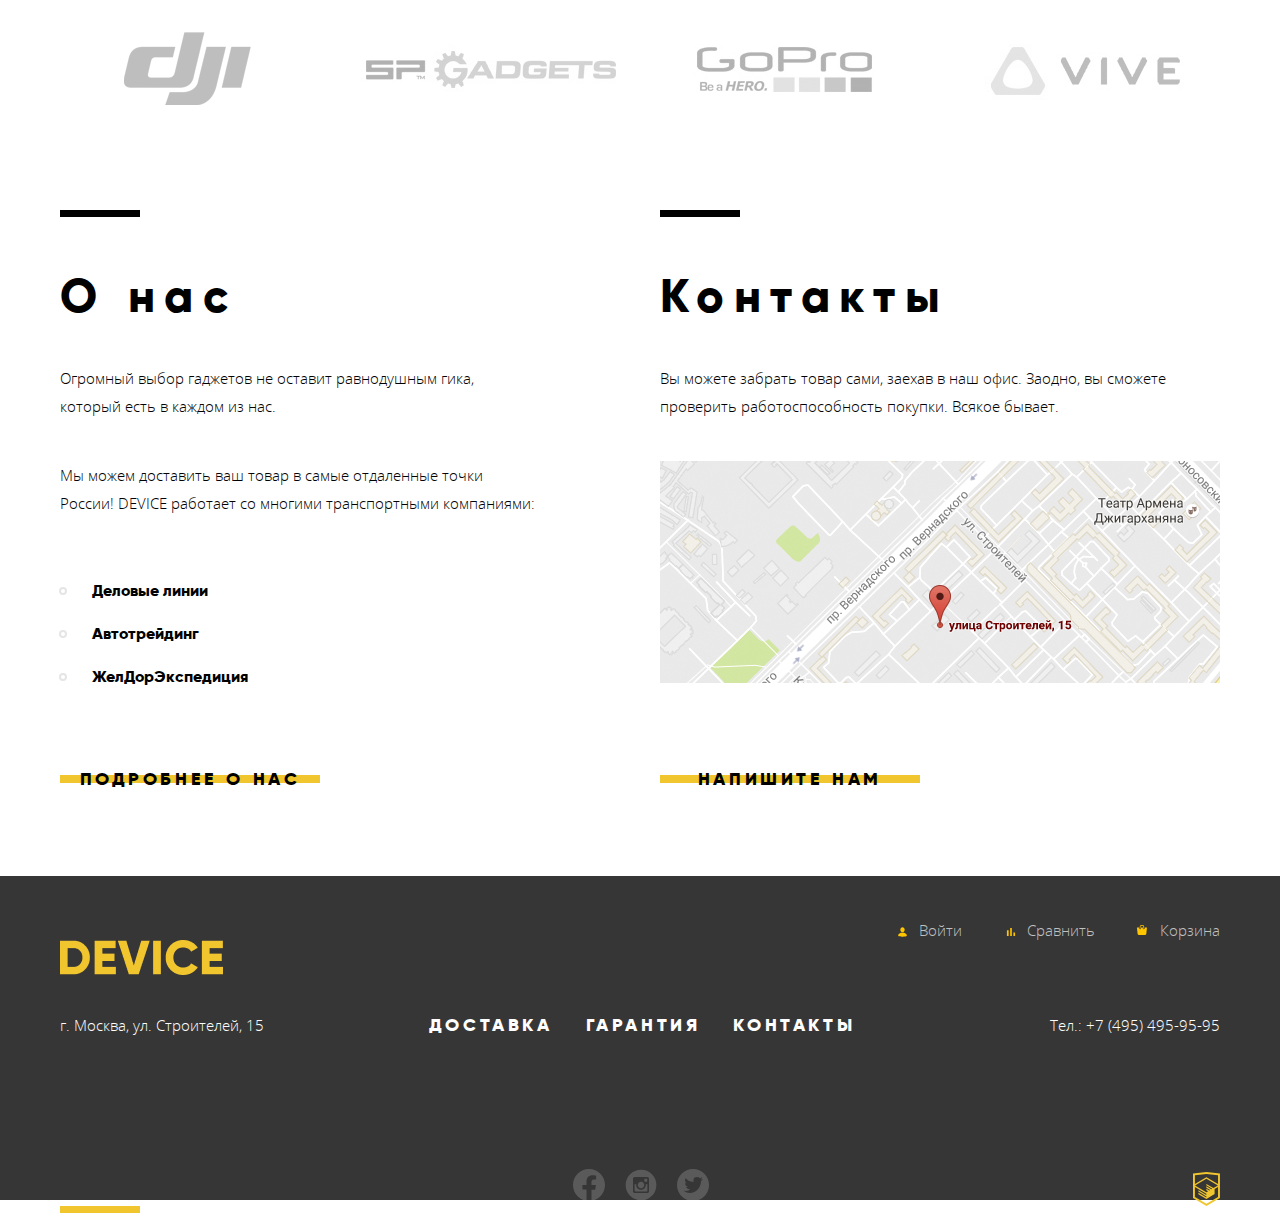
==== commit e8fbeca0: "Исправления на главной  для критериев" ====
--- a/index.html
+++ b/index.html
@@ -181,7 +181,15 @@
               </table>
             </div>
           </div>
-          <!--<div class="slider__item">
+          <div class="slider__item slider__hidden">
+            <div class="slider__img">
+              <img
+                src="img/slider-2-1.png"
+                alt="палка для селфи"
+                title="палка для селфи"
+              />
+            </div>
+            <div class="slider__content">
               <div class="slider__content_number">
                 <p class="slider__content_number--text">02</p>
               </div>
@@ -190,19 +198,32 @@
                   Худеем правильно!
                 </h2>
                 <p class="slider__content_text--text">
-                  Мотивирующие фитнес-браслеты помогут найти в себе силы не пропускать занятия и соблюдать диету.
+                  Мотивирующие фитнес-браслеты помогут найти в себе силы не
+                  пропускать занятия и соблюдать диету.
                 </p>
+              </div>
+              <div class="slider__button">
+                <a class="btn btn-slider" href="#">подробнее</a>
               </div>
               <table class="slider__feature">
                 <tr>
-                  <th class="slider__feature-th">48 часов</th>                  
+                  <th class="slider__feature-th">48 часов</th>
                 </tr>
                 <tr>
-                  <td class="slider__feature-td">Без подзарядки</td>                  
+                  <td class="slider__feature-td">Без подзарядки</td>
                 </tr>
               </table>
             </div>
-            <div class="slider__item">
+          </div>
+          <div class="slider__item slider__hidden">
+            <div class="slider__img">
+              <img
+                src="img/slider-3-1.png"
+                alt="палка для селфи"
+                title="палка для селфи"
+              />
+            </div>
+            <div class="slider__content">
               <div class="slider__content_number">
                 <p class="slider__content_number--text">03</p>
               </div>
@@ -211,138 +232,135 @@
                   Порхает как бабочка, жалит как пчела!
                 </h2>
                 <p class="slider__content_text--text">
-                  Этот обычный, на первый взгляд, квадрокоптер оснащен мощным лазером, замаскированным под стандартную камеру.
+                  Этот обычный, на первый взгляд, квадрокоптер оснащен мощным
+                  лазером, замаскированным под стандартную камеру.
                 </p>
+              </div>
+              <div class="slider__button">
+                <a class="btn btn-slider" href="#">подробнее</a>
               </div>
               <table class="slider__feature">
                 <tr>
                   <th class="slider__feature-th">800 м</th>
-                  <th class="slider__feature-th">50 м</th>                  
+                  <th class="slider__feature-th">50 м</th>
                 </tr>
                 <tr>
                   <td class="slider__feature-td">Дальность полета</td>
-                  <td class="slider__feature-td">Радиус поражения</td>                  
+                  <td class="slider__feature-td">Радиус поражения</td>
                 </tr>
               </table>
-            </div>-->
+            </div>
+          </div>
         </section>
         <section class="container main__catalog">
           <article class="main__catalog_item">
-            <div class="main__catalog_box">
-              <img
-                class="main__catalog_img"
-                src="img/popular-1.png"
-                alt="Виртуальная реальность"
-                title="Виртуальная реальность"
-                width="97"
-                height="55"
-              />
-            </div>
-            <div class="main__catalog_text">
-              <h3>
-                <a class="main__catalog_text-headline" href="catalog.html"
-                  >Виртуальная реальность</a
-                >
-              </h3>
-            </div>
+            <a href="catalog.html">
+              <div class="main__catalog_box">
+                <img
+                  class="main__catalog_img"
+                  src="img/popular-1.png"
+                  alt="Виртуальная реальность"
+                  title="Виртуальная реальность"
+                  width="97"
+                  height="55"
+                />
+              </div>
+              <div class="main__catalog_text">
+                <h3 class="main__catalog_text-headline">
+                  Виртуальная реальность
+                </h3>
+              </div>
+            </a>
           </article>
           <article class="main__catalog_item">
-            <div class="main__catalog_box">
-              <img
-                class="main__catalog_img"
-                src="img/popular-2.png"
-                alt="Моноподы для селфи"
-                title="Моноподы для селфи"
-                width="86"
-                height="117"
-              />
-            </div>
-            <div class="main__catalog_text">
-              <h3>
-                <a class="main__catalog_text-headline" href="catalog.html"
-                  >Моноподы<br />
-                  для селфи</a
-                >
-              </h3>
-            </div>
+            <a href="catalog.html">
+              <div class="main__catalog_box">
+                <img
+                  class="main__catalog_img"
+                  src="img/popular-2.png"
+                  alt="Моноподы для селфи"
+                  title="Моноподы для селфи"
+                  width="86"
+                  height="117"
+                />
+              </div>
+              <div class="main__catalog_text">
+                <h3 class="main__catalog_text-headline">
+                  Моноподы<br />
+                  для селфи
+                </h3>
+              </div>
+            </a>
           </article>
           <article class="main__catalog_item">
-            <div class="main__catalog_box">
-              <img
-                class="main__catalog_img"
-                src="img/popular-3.png"
-                alt="Экшн-камеры"
-                title="Экшн-камеры"
-                width="71"
-                height="87"
-              />
-            </div>
-            <div class="main__catalog_text">
-              <h3>
-                <a class="main__catalog_text-headline" href="catalog.html"
-                  >Экшн-камеры</a
-                >
-              </h3>
-            </div>
+            <a href="catalog.html">
+              <div class="main__catalog_box">
+                <img
+                  class="main__catalog_img"
+                  src="img/popular-3.png"
+                  alt="Экшн-камеры"
+                  title="Экшн-камеры"
+                  width="71"
+                  height="87"
+                />
+              </div>
+              <div class="main__catalog_text">
+                <h3 class="main__catalog_text-headline">Экшн-камеры</h3>
+              </div>
+            </a>
           </article>
           <article class="main__catalog_item">
-            <div class="main__catalog_box">
-              <img
-                class="main__catalog_img"
-                src="img/popular-4.png"
-                alt="Фитнес-браслеты"
-                title="Фитнес-браслеты"
-                width="107"
-                height="65"
-              />
-            </div>
-            <div class="main__catalog_text">
-              <h3>
-                <a
-                  class="main__catalog_text-headline letter-spacing"
-                  href="catalog.html"
-                  >Фитнес-браслеты</a
-                >
-              </h3>
-            </div>
+            <a href="catalog.html">
+              <div class="main__catalog_box">
+                <img
+                  class="main__catalog_img"
+                  src="img/popular-4.png"
+                  alt="Фитнес-браслеты"
+                  title="Фитнес-браслеты"
+                  width="107"
+                  height="65"
+                />
+              </div>
+              <div class="main__catalog_text">
+                <h3 class="main__catalog_text-headline letter-spacing">
+                  Фитнес-браслеты
+                </h3>
+              </div>
+            </a>
           </article>
           <article class="main__catalog_item">
-            <div class="main__catalog_box">
-              <img
-                class="main__catalog_img"
-                src="img/popular-5.png"
-                alt="Умные часы"
-                title="Умные часы"
-                width="56"
-                height="98"
-              />
-            </div>
-            <div class="main__catalog_text">
-              <h3>
-                <a class="main__catalog_text-headline" href="catalog.html"
-                  >Умные часы</a
-                >
-              </h3>
-            </div>
+            <a href="catalog.html">
+              <div class="main__catalog_box">
+                <img
+                  class="main__catalog_img"
+                  src="img/popular-5.png"
+                  alt="Умные часы"
+                  title="Умные часы"
+                  width="56"
+                  height="98"
+                />
+              </div>
+              <div class="main__catalog_text">
+                <h3 class="main__catalog_text-headline">Умные часы</h3>
+              </div>
+            </a>
           </article>
           <article class="main__catalog_item">
-            <div class="main__catalog_box">
-              <img
-                class="main__catalog_img"
-                src="img/popular-6.png"
-                alt="Квадрокоптеры"
-                title="Квадрокоптеры"
-                width="132"
-                height="69"
-              />
-            </div>
-            <div class="main__catalog_text">
-              <h3>
-                <a class="main__catalog_text-headline" href="catalog.html"
-                  >Квадрокоптеры</a
-                >
-              </h3>
-            </div>
+            <a href="catalog.html">
+              <div class="main__catalog_box">
+                <img
+                  class="main__catalog_img"
+                  src="img/popular-6.png"
+                  alt="Квадрокоптеры"
+                  title="Квадрокоптеры"
+                  width="132"
+                  height="69"
+                />
+              </div>
+              <div class="main__catalog_text">
+                <h3 class="main__catalog_text-headline">Квадрокоптеры</h3>
+              </div>
+            </a>
           </article>
         </section>
         <section class="main__advantage">
@@ -400,7 +418,7 @@
                   на ваш этаж.
                 </p>
               </div>
-              <!--<div class="advantage__content_item">
+              <div class="advantage__content_item advantage__hidden">
                 <h2 class="advantage__content_item--headline">Гарантия</h2>
                 <p class="advantage__content_item--text">
                   Если из-за возгорания купленного у нас товара у вас сгорит дом
@@ -408,14 +426,14 @@
                   же.
                 </p>
               </div>
-              <div class="advantage__content_item">
+              <div class="advantage__content_item advantage__hidden">
                 <h2 class="advantage__content_item--headline">Кредит</h2>
                 <p class="advantage__content_item--text">
                   Залезть в долговую яму стало проще! Кредитные консультанты
                   подберут для вас наиболее выгодные условия кредита. Выгодные
                   для нашего банка, разумеется.
                 </p>
-              </div>-->
+              </div>
             </div>
           </div>
         </section>
@@ -489,14 +507,15 @@
               Вы можете забрать товар сами, заехав в наш офис. Заодно, вы
               сможете проверить работоспособность покупки. Всякое бывает.
             </p>
-            <img
-              src="img/map-1.jpg"
-              alt="Карта"
-              title="Карта"
-              width="560"
-              height="222"
-              class="info__contacts_map"
-            />
+            <a href="#" class="info__contacts_map">
+              <img
+                src="img/map-1.jpg"
+                alt="Карта"
+                title="Карта"
+                width="560"
+                height="222"
+              />
+            </a>
             <button class="btn btn-button">напишите нам</button>
           </div>
         </section>
@@ -599,7 +618,7 @@
             <div class="html-logo">
               <a target="_blank" href="https://htmlacademy.ru/intensive/htmlcss"
                 ><img
-                  src="img/logo-html.png"
+                  src="img/logo-html.svg"
                   alt="html-academy"
                   title="html-academy"
                   width="27"
--- a/css/style.css
+++ b/css/style.css
@@ -55,6 +55,10 @@
   --popup-field-color: #f2f2f2;
 }
 
+a {
+  text-decoration: none;
+}
+
 .page {
   height: 100%;
 }
@@ -66,6 +70,11 @@
   grid-template-rows: min-content 1fr min-content;
   align-content: start;
   overflow-x: hidden;
+  color: var(--basic-black);
+  font-family: "Open Sans", Arial, sans-serif;
+  font-size: 15px;
+  font-weight: 300;
+  line-height: 20px;
 }
 
 .container {
@@ -93,7 +102,7 @@
 }
 
 .btn:active {
-  color: rgb(0, 0, 0, 0.3);
+  color: rgba(0, 0, 0, 0.3);
 }
 
 .btn-button {
@@ -136,7 +145,7 @@
 
 .main-header-search::before {
   content: " ";
-  background-image: url("../img/icon_search.png");
+  background-image: url("../img/icon_search.svg");
   background-repeat: no-repeat;
   background-size: contain;
   background-color: transparent;
@@ -209,11 +218,11 @@
 
 .search-button:hover {
   background-color: var(--basic-black);
-  color: rgba(255, 255, 255);
+  color: rgb(255, 255, 255);
   visibility: visible;
 }
 
-.search-button span:active {
+.search-button:active span {
   opacity: 0.3;
   visibility: visible;
 }
@@ -233,7 +242,7 @@
 
 .nav-top__logo {
   position: absolute;
-  bottom: 61px;
+  bottom: 60px;
 }
 
 .nav-top__logo:hover {
@@ -264,6 +273,7 @@
   font-size: 15px;
   line-height: 20px;
   font-family: "Open Sans", Arial, sans-serif;
+  font-weight: 300;
   color: var(--basic-black);
   text-decoration: none;
   padding-left: 25px;
@@ -289,7 +299,7 @@
 .text__basket_icon::before {
   content: "";
   position: absolute;
-  background-image: url(../img/icon_cart.png);
+  background-image: url(../img/icon_cart.svg);
   width: 10px;
   height: 10px;
   left: 5px;
@@ -299,7 +309,7 @@
 .text__compare_icon::before {
   content: "";
   position: absolute;
-  background-image: url(../img/icon_chart.png);
+  background-image: url(../img/icon_chart.svg);
   width: 14px;
   height: 14px;
   left: 0px;
@@ -309,7 +319,7 @@
 .text__user_icon::before {
   content: "";
   position: absolute;
-  background-image: url(../img/icon_user.png);
+  background-image: url(../img/icon_user.svg);
   width: 14px;
   height: 14px;
   left: 0px;
@@ -317,7 +327,7 @@
 }
 
 .nav-top__basket-list--item {
-  margin-right: 36px;
+  margin-right: 40px;
 }
 
 .nav-top__basket-list--item:last-child {
@@ -389,7 +399,7 @@
 
 .nav-down__catalog::before {
   content: " ";
-  background-image: url("../img/icon_plus.png");
+  background-image: url("../img/icon_plus.svg");
   width: 22px;
   height: 22px;
   position: absolute;
@@ -451,18 +461,22 @@
 .slider {
   position: relative;
   top: -130px;
-  margin-bottom: -21px;
+  margin-bottom: -19px;
 }
 
 .slider__item {
   display: grid;
-  grid-template-columns: 531px 1fr;
+  grid-template-columns: 512px 1fr;
+}
+
+.slider__hidden {
+  display: none;
 }
 
 .slider__controls {
   position: absolute;
-  right: 0px;
-  top: 339px;
+  right: -18px;
+  top: 340px;
   z-index: 1;
 }
 
@@ -502,10 +516,6 @@
   border: 1px solid var(--basic-black);
 }
 
-.slider__img {
-  padding-left: 20px;
-}
-
 .slider__content {
   position: relative;
   padding-top: 54px;
@@ -523,8 +533,8 @@
 
 .slider__content_number {
   position: absolute;
-  right: -22px;
-  top: -18px;
+  right: -41px;
+  top: -17px;
 }
 
 .slider__content_number--text {
@@ -733,6 +743,10 @@
   background-position: 100% 71px;
 }
 
+.advantage__hidden {
+  display: none;
+}
+
 /*main-brands*/
 
 .main-brands {
@@ -855,6 +869,7 @@
 }
 
 .info__contacts_map {
+  display: block;
   margin-bottom: 72px;
 }
 
@@ -922,7 +937,7 @@
 .text__basket_icon-footer::before {
   content: "";
   position: absolute;
-  background-image: url(../img/icon_cart-footer.png);
+  background-image: url(../img/icon_cart-footer.svg);
   width: 10px;
   height: 10px;
   left: 0px;
@@ -933,7 +948,7 @@
 .text__compare_icon-footer::before {
   content: "";
   position: absolute;
-  background-image: url(../img/icon_chart-footer.png);
+  background-image: url(../img/icon_chart-footer.svg);
   width: 14px;
   height: 14px;
   left: 0px;
@@ -944,7 +959,7 @@
 .text__user_icon-footer::before {
   content: "";
   position: absolute;
-  background-image: url(../img/icon_user-footer.png);
+  background-image: url(../img/icon_user-footer.svg);
   width: 14px;
   height: 14px;
   left: 0px;
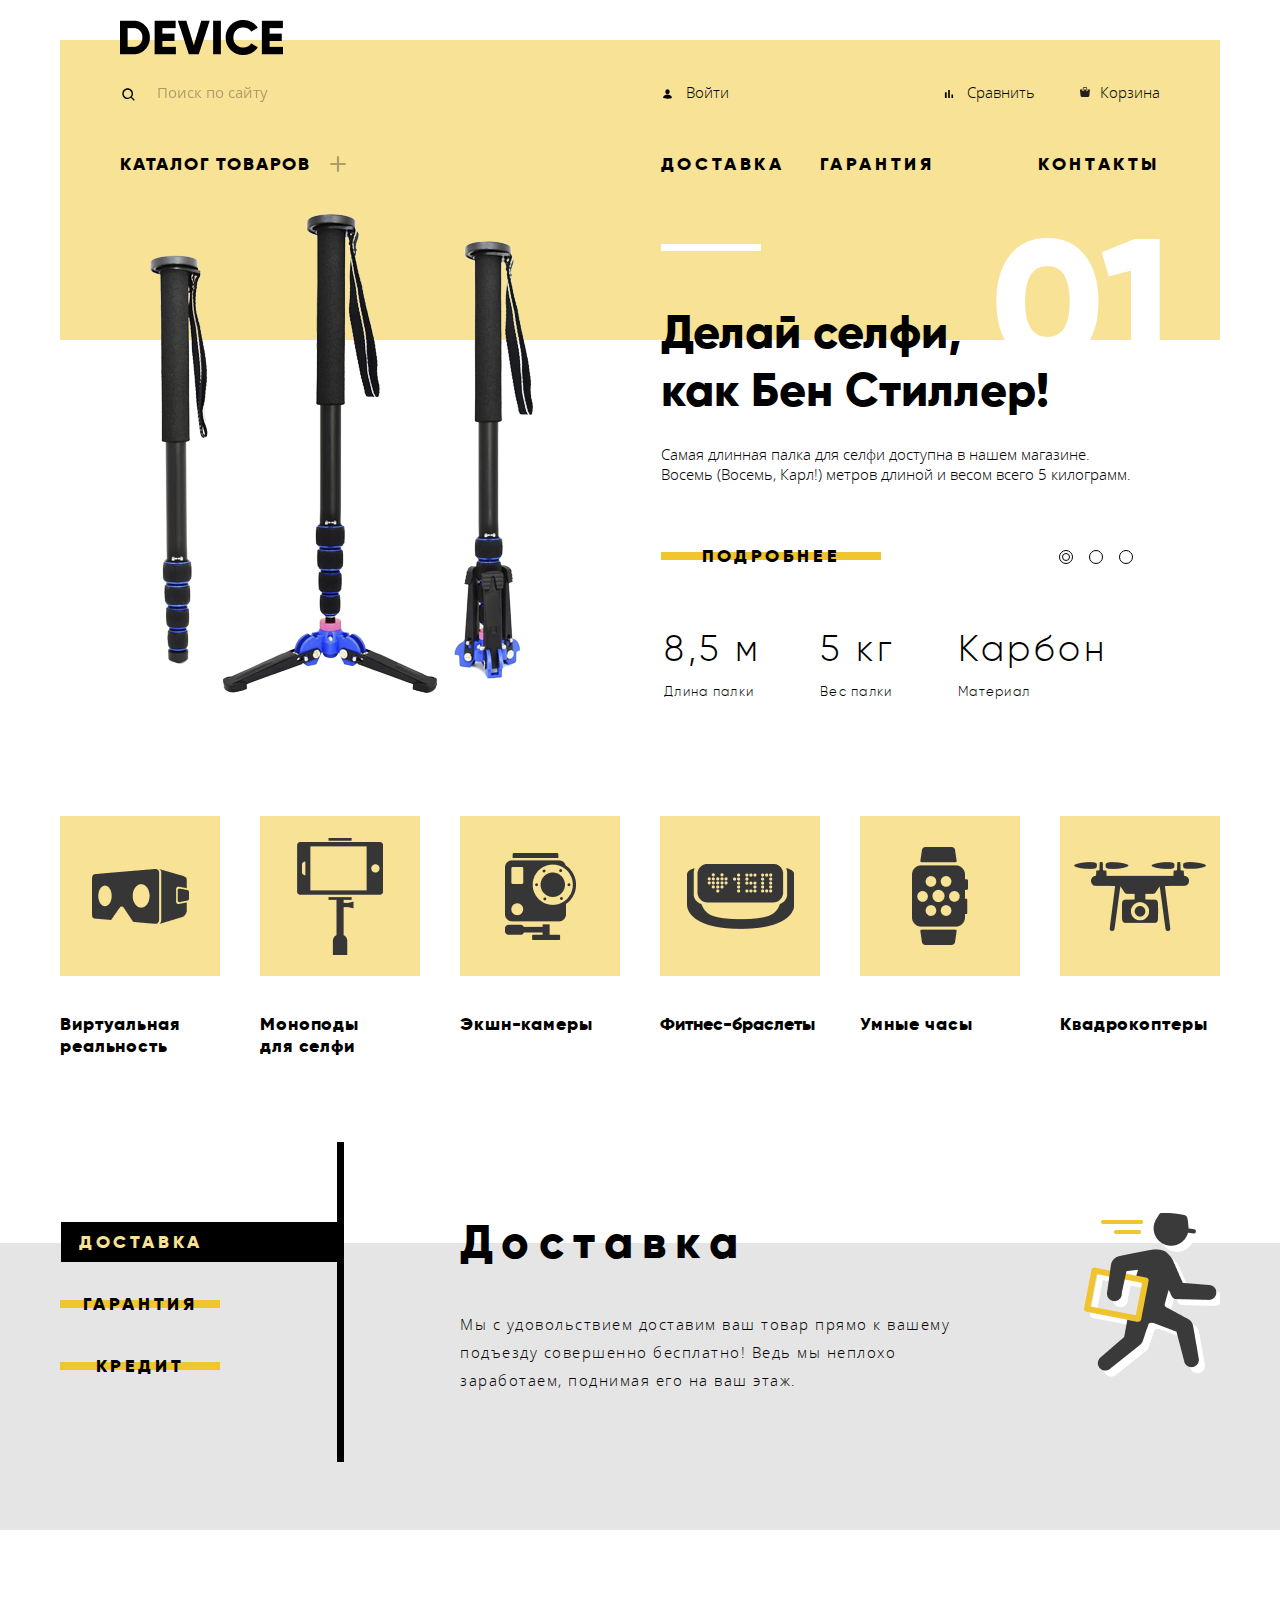
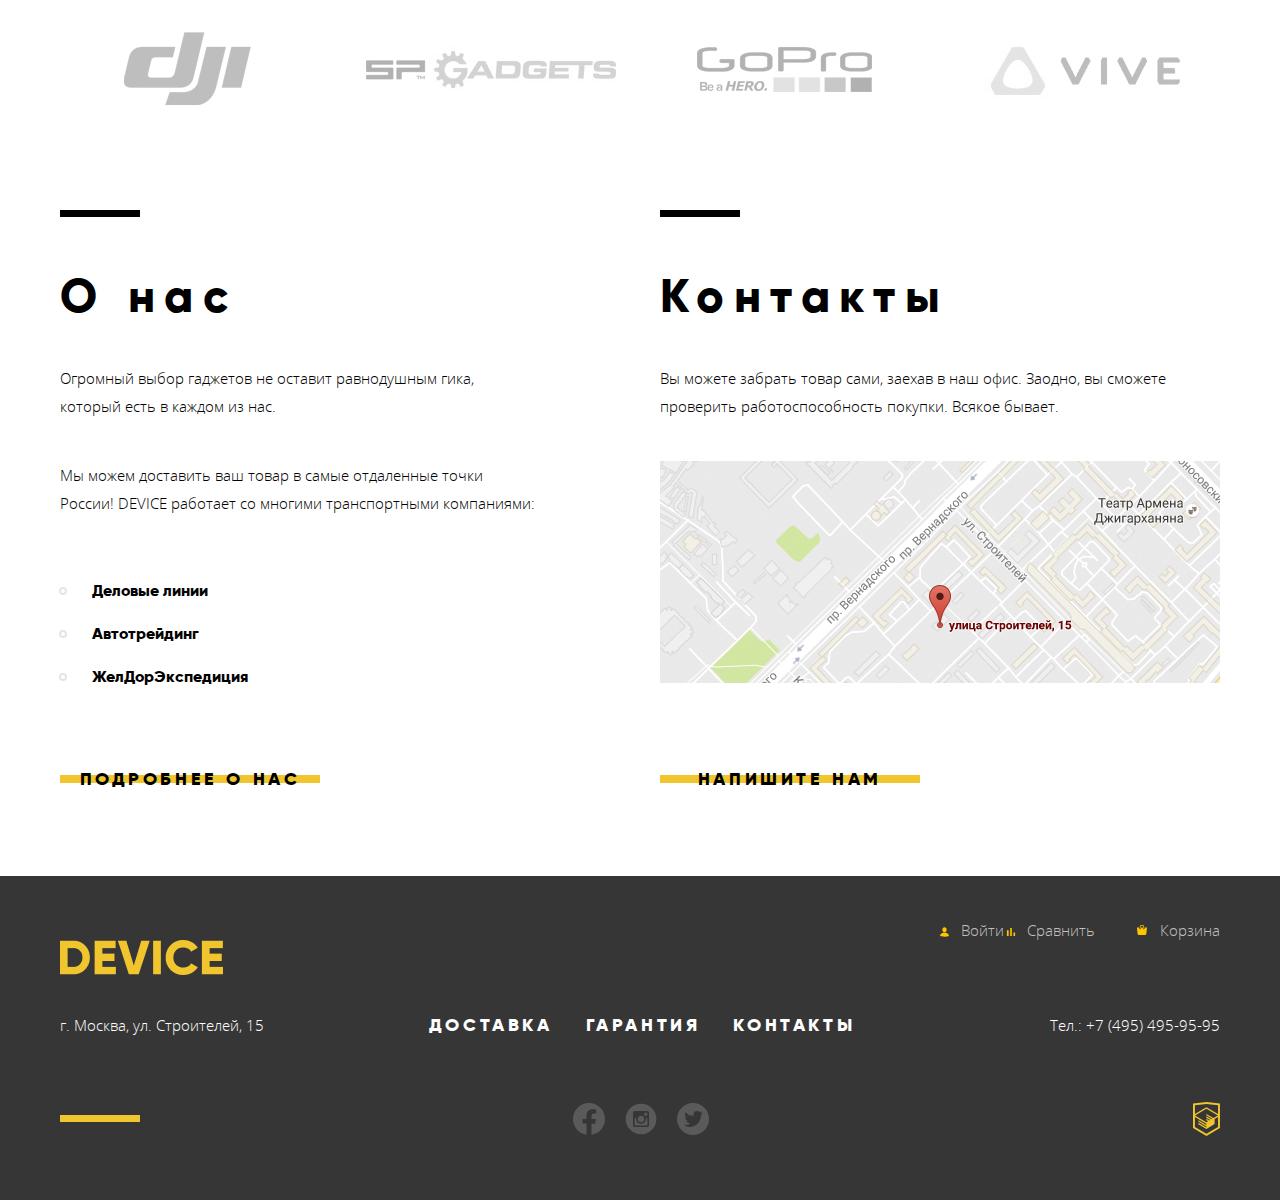
==== commit f5ff82e8: "Декоративные элементы на внутренней странице" ====
--- a/index.html
+++ b/index.html
@@ -61,7 +61,7 @@
           </div>
           <div class="nav-down">
             <div class="nav-down__catalog">
-              <a href="#" class="nav-down--text">каталог товаров</a>
+              <a href="#" class="nav-down--text nav-down--text-catalog">каталог товаров</a>
             </div>
             <div class="dropdown-catalog-menu">
               <ul class="main-catalog-menu-list">
--- a/css/style.css
+++ b/css/style.css
@@ -367,13 +367,17 @@
 .dropdown-catalog-menu {
   display: none;
   position: absolute;
-  padding-left: 20px;
+  padding-left: 60px;
   bottom: 0px;
-  left: 40px;
-  height: 56%;
-  width: 93%;
+  left: 0px;
+  min-height: 167px;
+  width: 1100px;
   z-index: 1;
   background-color: var(--special-yellow);
+}
+
+.dropdown-catalog-menu--catalog {
+  bottom: -115px;
 }
 
 .main-catalog-menu-list {
@@ -404,7 +408,7 @@
   height: 22px;
   position: absolute;
   top: 0;
-  left: 232px;
+  left: 207px;
 }
 
 .nav-down__catalog:hover + .dropdown-catalog-menu {
@@ -440,6 +444,10 @@
   letter-spacing: 0.2em;
   text-decoration: none;
   text-transform: uppercase;
+}
+
+.nav-down--text-catalog {
+  letter-spacing: 0.1em;
 }
 
 .nav-down--text:hover {
@@ -644,7 +652,7 @@
 }
 /*advantage*/
 .main__advantage {
-  padding-bottom: 115px;
+  padding-bottom: 121px;
   margin-bottom: 90px;
   background: rgb(229, 229, 229);
   background: linear-gradient(
@@ -687,7 +695,7 @@
   padding-left: 19px;
   width: 104%;
   color: var(--special-yellow);
-  justify-content: end;
+  justify-content: start;
 }
 
 .advantage__sort-radio:checked + .btn::before {
@@ -726,7 +734,7 @@
 
 .advantage__content_item--text {
   font-size: 15px;
-  line-height: 30px;
+  line-height: 28px;
   font-family: "Open Sans", Arial, sans-serif;
   color: var(--basic-black);
   letter-spacing: 0.1em;
@@ -880,6 +888,10 @@
   margin-top: 77px;
 }
 
+.footer-main__catalog {
+  margin-top: 0px;
+}
+
 .footer-content {
   display: grid;
   grid-template-rows: 1fr 1fr 1fr;
@@ -913,7 +925,7 @@
   list-style: none;
 }
 
-.footer-user-block__item:not(:last-child) {
+.footer-user-block__item:not(:last-child):not(:first-child) {
   margin-right: 42px;
 }
 
@@ -1006,7 +1018,7 @@
 .footer-content__footer {
   display: flex;
   justify-content: space-between;
-  align-items: end;
+  align-items: start;
   min-height: 108px;
 }
 
@@ -1111,6 +1123,11 @@
   margin: 0 auto;
 }
 
+.main-head {
+  margin-top: 45px;
+  margin-bottom: 49px;
+}
+
 .main-head--headline {
   font-size: 47px;
   line-height: 58px;
@@ -1195,8 +1212,9 @@
   font-size: 16px;
   line-height: 19px;
   font-family: "Gilroy", Arial, sans-serif;
-  font-weight: 900;
-  color: var(--basic-black);
+  font-weight: 800;
+  color: var(--basic-black);
+  letter-spacing: 0.1em;
   text-transform: uppercase;
   margin: 0;
 }
@@ -1205,8 +1223,9 @@
   font-size: 14px;
   line-height: 17px;
   font-family: "Gilroy", Arial, sans-serif;
-  font-weight: 900;
-  color: var(--basic-black);
+  font-weight: 800;
+  color: var(--basic-black);
+  letter-spacing: 0.1em;
 }
 
 .sorting {
@@ -1214,11 +1233,12 @@
 }
 
 .sorting-wr {
-  width: 272px;
+  width: 270px;
   margin-left: auto;
 }
 
 .sorting-main {
+  padding-top: 87px;
   background-color: var(--basic-grey-light);
 }
 
@@ -1235,22 +1255,45 @@
 /*filter*/
 
 .filter-fieldset {
+  position: relative;
   border: none;
+  padding-left: 0;
+}
+
+.filter-fieldset:nth-child(1) {
+  margin-bottom: 44px;
+}
+
+.filter-fieldset:nth-child(2) {
+  margin-bottom: 46px;
+}
+
+.filter-fieldset:nth-child(3) {
+  margin-bottom: 46px;
+}
+
+.filter-fieldset::before {
+  position: absolute;
+  content: " ";
+  width: 200px;
+  height: 2px;
+  background-color: var(--basic-black);
+  top: -15px;
 }
 
 .range-filter__controls {
   position: relative;
-  height: 80px;
-  margin-bottom: 15px;
-  padding: 0 25px;
+  height: 48px;
+  padding-left: 0;
+  padding-right: 54px;
   border-radius: 5px;
   overflow: hidden;
 }
 
 .range-filter__scale {
-  margin-top: 39px;
+  margin-top: 32px;
   height: 2px;
-  background-color: var(--basic-black);
+  background-color: rgba(0, 0, 0, 0.2);
 }
 
 .range-filter__bar {
@@ -1261,7 +1304,7 @@
 
 .range-filter__controls .toggle {
   position: absolute;
-  top: 30px;
+  top: 23px;
   left: 30px;
   width: 4px;
   height: 4px;
@@ -1273,29 +1316,28 @@
 }
 
 .range-filter__controls .toggle_min {
-  left: 15px;
+  left: 0;
 }
 
 .range-filter__controls .toggle_max {
-  left: 160px;
+  left: 114px;
 }
 
 .range-filter__price input {
-  width: 60px;
-  padding: 8px 10px;
+  width: 50px;
   border: none;
   background: transparent;
-  font-size: 16px;
-  font-family: "Gilroy", Arial, sans-serif;
+  font-family: "Gilroy", Arial, sans-serif;
+  font-size: 14px;
+  line-height: 16px;
   font-weight: 300;
   font-style: normal;
   text-align: left;
-  color: #283136;
-  border-radius: 5px;
+  color: var(--basic-black);
 }
 
 .range-filter__price .min-price {
-  margin-right: 25px;
+  margin-right: 21px;
 }
 
 .range-filter__price {
@@ -1306,10 +1348,15 @@
   display: none;
 }
 
+.bluetooth-radio__box {
+  margin-top: 25px;
+  margin-bottom: 46px;
+}
+
 .bluetooth-radio-status + label {
   display: block;
-  margin: 15px 0px 0px 0px;
-  padding-left: 36px;
+  margin: 25px 0px 0px 0px;
+  padding-left: 40px;
   position: relative;
   color: var(--basic-black);
   cursor: pointer;
@@ -1359,14 +1406,18 @@
   background: #ededed;
 }
 
+.checkbox-color__box {
+  padding-top: 7px;
+}
+
 .checkbox-color {
   display: none;
 }
 
 .checkbox-color + label {
   display: block;
-  margin-top: 15px;
-  padding-left: 36px;
+  margin-top: 20px;
+  padding-left: 42px;
   position: relative;
   cursor: pointer;
 }
@@ -1425,7 +1476,7 @@
   font-size: 14px;
   line-height: 16px;
   font-family: "Gilroy", Arial, sans-serif;
-  font-weight: 100;
+  font-weight: 300;
   color: var(--basic-black);
 }
 
@@ -1433,7 +1484,7 @@
   font-size: 14px;
   line-height: 19px;
   font-family: "Open Sans", Arial, sans-serif;
-  font-weight: 100;
+  font-weight: 300;
   color: var(--basic-black);
 }
 
@@ -1441,7 +1492,7 @@
   font-size: 14px;
   line-height: 19px;
   font-family: "Open Sans", Arial, sans-serif;
-  font-weight: 100;
+  font-weight: 300;
   color: var(--basic-black);
 }
 
@@ -1453,6 +1504,7 @@
   align-items: center;
   padding-left: 72px;
   min-height: 70px;
+  margin-bottom: 70px;
 }
 
 .catalog-sort::before {
@@ -1477,9 +1529,15 @@
   font-size: 16px;
   line-height: 19px;
   font-family: "Gilroy", Arial, sans-serif;
-  font-weight: 900;
+  font-weight: 800;
+  letter-spacing: 0.1em;
   color: var(--basic-black);
   text-transform: uppercase;
+}
+
+.catalog-sort__type {
+  position: relative;
+  left: -79px;
 }
 
 .catalog-sort__type--item {
@@ -1505,7 +1563,7 @@
 }
 
 .catalog-sort__type--item:not(:last-child) {
-  margin-right: 30px;
+  margin-right: 26px;
 }
 
 .catalog__sort-up {
@@ -1522,19 +1580,32 @@
 
 .catalog-group {
   padding-left: 72px;
+  margin-bottom: 78px;
 }
 
 .catalog-group_products {
   display: grid;
   grid-template-columns: repeat(2, 360px);
   column-gap: 40px;
+  margin-bottom: -8px;
+}
+
+.catalog-group__item {
+  margin-bottom: 49px;
+}
+
+.catalog-group__text {
+  display: flex;
+  justify-content: space-between;
+  align-items: baseline;
 }
 
 .catalog-group__text--name {
   font-size: 18px;
   line-height: 22px;
   font-family: "Gilroy", Arial, sans-serif;
-  font-weight: 900;
+  font-weight: 800;
+  letter-spacing: 0.05em;
   color: var(--basic-black);
 }
 
@@ -1542,7 +1613,8 @@
   font-size: 16px;
   line-height: 18px;
   font-family: "Gilroy", Arial, sans-serif;
-  font-weight: 100;
+  font-weight: 300;
+  letter-spacing: 0.05em;
   color: var(--basic-black);
 }
 
@@ -1589,8 +1661,13 @@
   justify-content: center;
 }
 
+.catalog-group__new--hidden {
+  display: none;
+}
+
 .catalog-group__head {
   position: relative;
+  margin-bottom: 25px;
 }
 
 .catalog-group__head:hover > .catalog-group__img {
@@ -1627,13 +1704,14 @@
   font-family: "Gilroy", Arial, sans-serif;
   font-weight: 800;
   color: var(--basic-black);
+  letter-spacing: 0.1em;
   text-transform: uppercase;
   margin: 0;
   padding: 0;
   background: none;
   border: none;
   display: flex;
-  width: 170px;
+  width: 120px;
   height: 70px;
   align-items: center;
   justify-content: center;
@@ -1674,6 +1752,10 @@
 
 .catalog-sort__pagination-activ {
   opacity: 1;
+}
+
+.btn-buy {
+  width: 200px;
 }
 
 /*popup*/
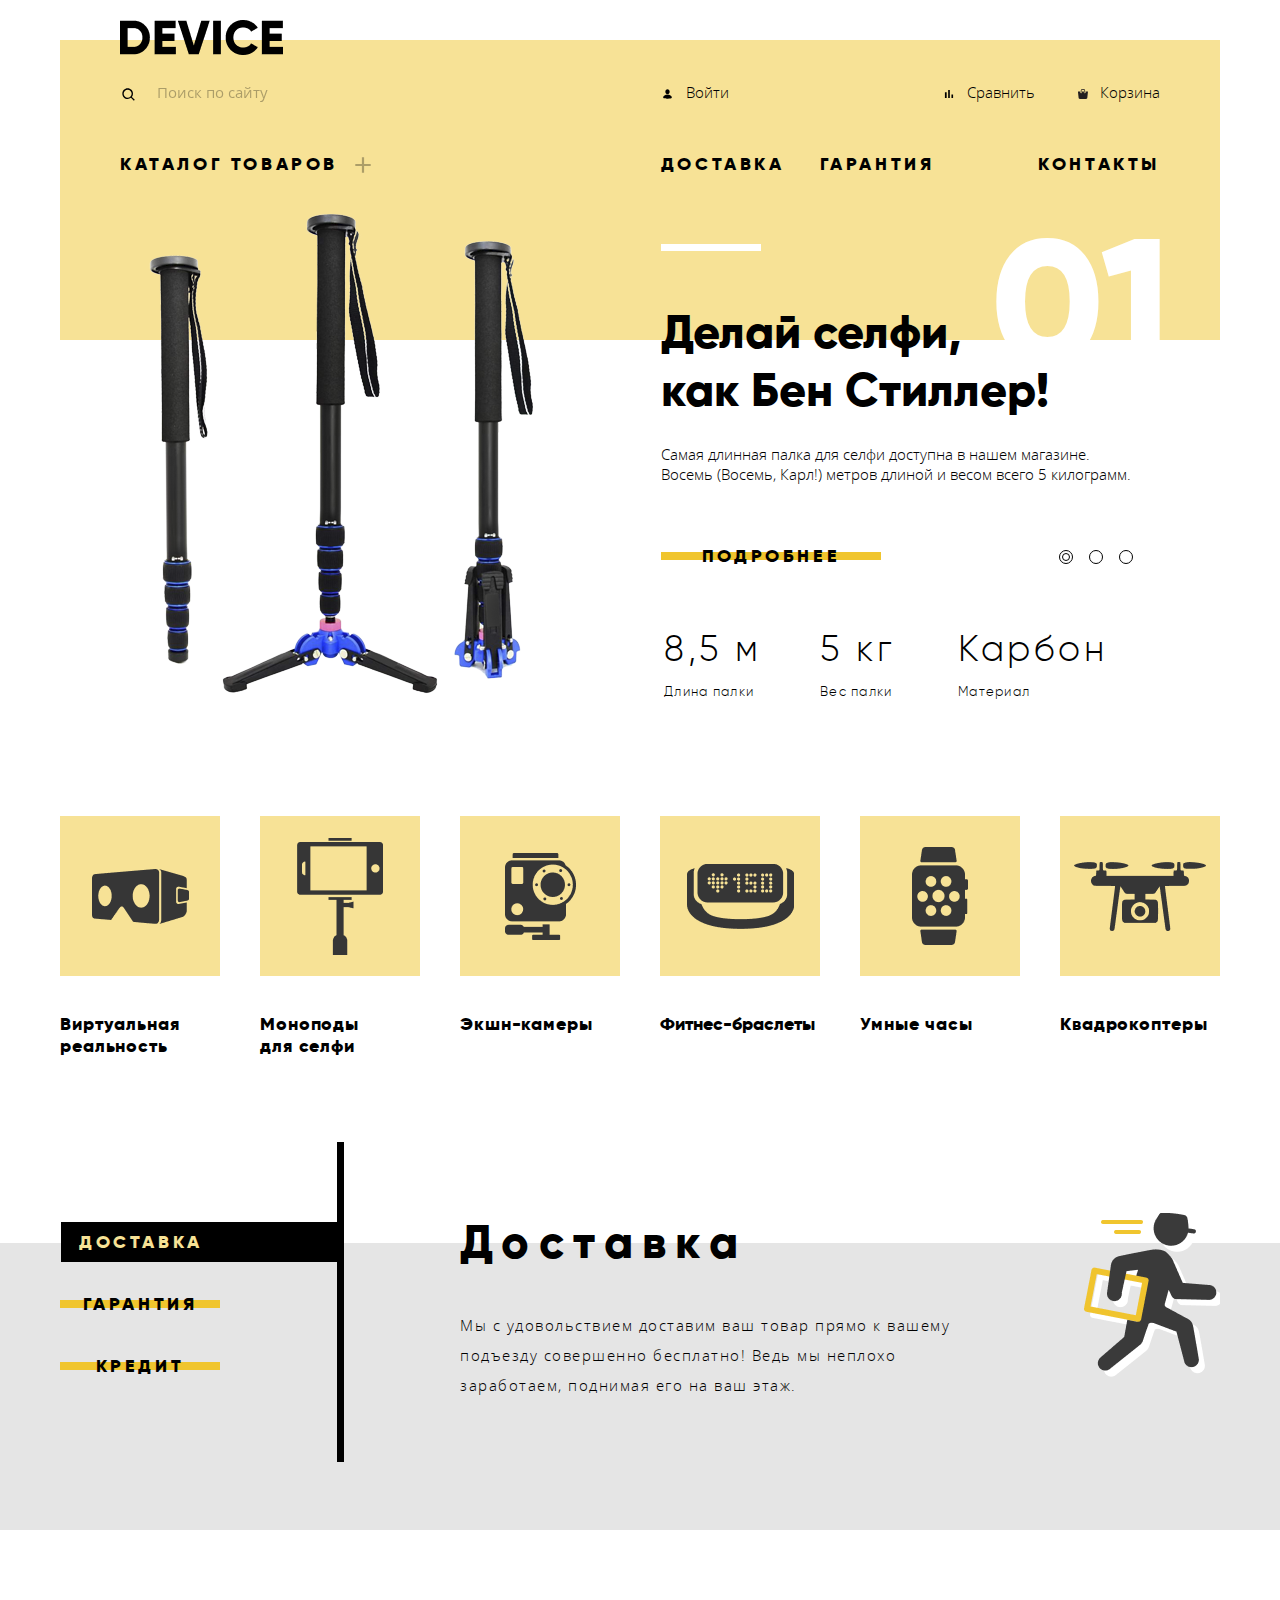
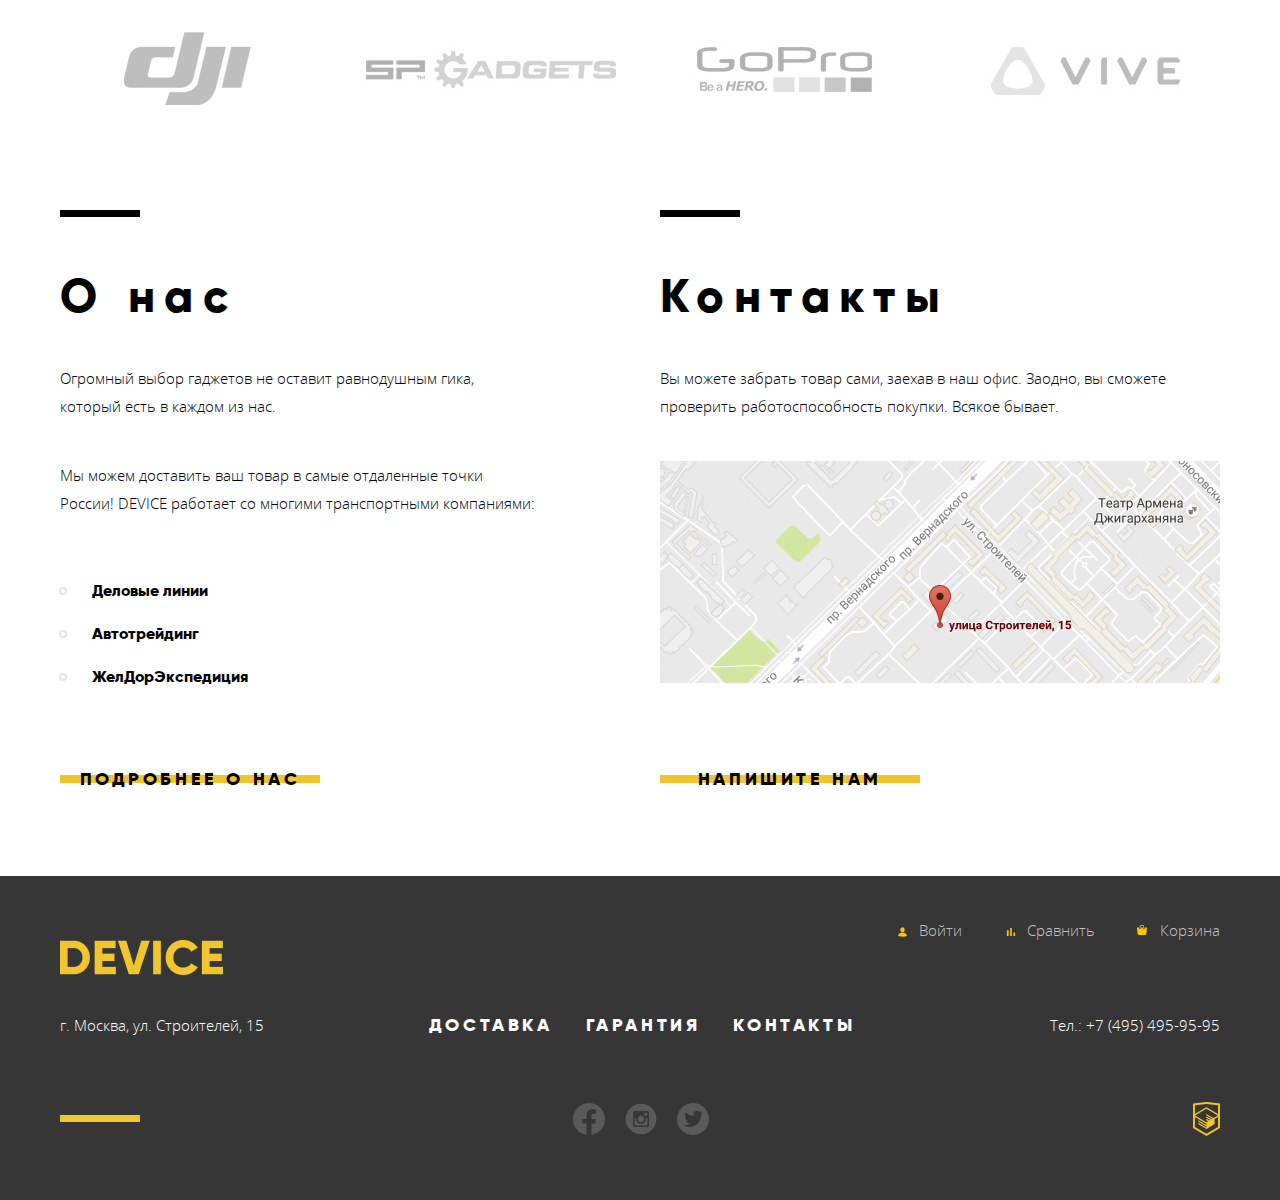
==== commit a3003d27: "Завершаем вёрстку главной страницы" ====
--- a/index.html
+++ b/index.html
@@ -61,7 +61,7 @@
           </div>
           <div class="nav-down">
             <div class="nav-down__catalog">
-              <a href="#" class="nav-down--text nav-down--text-catalog">каталог товаров</a>
+              <a href="#" class="nav-down--text__dropdown">каталог товаров</a>
             </div>
             <div class="dropdown-catalog-menu">
               <ul class="main-catalog-menu-list">
@@ -92,7 +92,7 @@
               <ul class="main-catalog-menu-list">
                 <li class="main-catalog-item">
                   <a class="main-catalog-item--link" href="#">
-                    Квадрокоптеры
+                    Квадрокоптер
                   </a>
                 </li>
               </ul>
--- a/css/style.css
+++ b/css/style.css
@@ -12,7 +12,7 @@
 @font-face {
   font-family: "Open Sans";
   font-style: normal;
-  font-weight: 100;
+  font-weight: 300;
   src: local("Open Sans Light"), local("OpenSans-Light"),
     url("../fonts/opensanslight.woff2") format("woff2"),
     /* Super Modern Browsers */ url("../fonts/opensanslight.woff")
@@ -23,7 +23,7 @@
 @font-face {
   font-family: "Gilroy";
   font-style: normal;
-  font-weight: 100;
+  font-weight: 300;
   src: local("Gilroy"), url("../fonts/gilroylight.woff2") format("woff2"),
     /* Super Modern Browsers */ url("../fonts/gilroylight.woff") format("woff"); /* Modern Browsers */
   font-display: swap;
@@ -32,7 +32,7 @@
 @font-face {
   font-family: "Gilroy";
   font-style: normal;
-  font-weight: 900;
+  font-weight: 800;
   src: local("Gilroy"), url("../fonts/gilroyextrabold.woff2") format("woff2"),
     /* Super Modern Browsers */ url("../fonts/gilroyextrabold.woff")
       format("woff"); /* Modern Browsers */
@@ -90,7 +90,7 @@
   font-size: 18px;
   line-height: 22px;
   font-family: "Gilroy", Arial, sans-serif;
-  font-weight: 900;
+  font-weight: 800;
   color: var(--basic-black);
   letter-spacing: 0.2em;
   text-transform: uppercase;
@@ -302,8 +302,8 @@
   background-image: url(../img/icon_cart.svg);
   width: 10px;
   height: 10px;
-  left: 5px;
-  top: 5px;
+  left: 3px;
+  top: 7px;
 }
 
 .text__compare_icon::before {
@@ -384,8 +384,8 @@
   list-style: none;
   margin: 0;
   padding: 0;
-  margin-right: 61px;
-  padding-top: 30px;
+  margin-right: 64px;
+  padding-top: 34px;
 }
 
 .main-catalog-menu-list:last-child {
@@ -393,7 +393,7 @@
 }
 
 .main-catalog-item:not(:last-child) {
-  margin-bottom: 20px;
+  margin-bottom: 16px;
 }
 
 .nav-down__catalog {
@@ -401,53 +401,84 @@
   padding-right: 35px;
 }
 
-.nav-down__catalog::before {
+.nav-down__catalog:hover + .dropdown-catalog-menu {
+  display: flex;
+}
+
+.dropdown-catalog-menu:hover {
+  display: flex;
+}
+
+.main-catalog-item--link {
+  font-size: 15px;
+  line-height: 20px;
+  font-family: "Open Sans", Arial, sans-serif;
+  color: var(--basic-black);
+  text-decoration: none;
+}
+
+.main-catalog-item--link:hover {
+  opacity: 0.6;
+}
+
+.main-catalog-item--link:active {
+  opacity: 0.3;
+}
+
+.nav-down--text {
+  position: relative;
+  font-size: 18px;
+  line-height: 22px;
+  font-family: "Gilroy", Arial, sans-serif;
+  font-weight: 800;
+  color: var(--basic-black);
+  letter-spacing: 0.2em;
+  text-decoration: none;
+  text-transform: uppercase;
+}
+
+.nav-down--text__dropdown {
+  position: relative;
+  font-size: 18px;
+  line-height: 22px;
+  font-family: "Gilroy", Arial, sans-serif;
+  font-weight: 800;
+  color: var(--basic-black);
+  letter-spacing: 0.2em;
+  text-decoration: none;
+  text-transform: uppercase;
+}
+
+.nav-down--text__dropdown::before {
   content: " ";
   background-image: url("../img/icon_plus.svg");
   width: 22px;
   height: 22px;
   position: absolute;
+  top: 1px;
+  left: 232px;
+}
+
+.nav-down--text-catalog {
+  position: relative;
+  font-size: 18px;
+  line-height: 22px;
+  font-family: "Gilroy", Arial, sans-serif;
+  font-weight: 800;
+  color: var(--basic-black);
+  letter-spacing: 0.1em;
+  text-decoration: none;
+  text-transform: uppercase;
+}
+
+.nav-down--text-catalog::before {
+  content: " ";
+  background-image: url("../img/icon_plus.svg");
+  width: 22px;
+  height: 22px;
+  position: absolute;
   top: 0;
   left: 207px;
-}
-
-.nav-down__catalog:hover + .dropdown-catalog-menu {
-  display: flex;
-}
-
-.dropdown-catalog-menu:hover {
-  display: flex;
-}
-
-.main-catalog-item--link {
-  font-size: 15px;
-  line-height: 20px;
-  font-family: "Open Sans", Arial, sans-serif;
-  color: var(--basic-black);
-  text-decoration: none;
-}
-
-.main-catalog-item--link:hover {
-  opacity: 0.6;
-}
-
-.main-catalog-item--link:active {
-  opacity: 0.3;
-}
-
-.nav-down--text {
-  font-size: 18px;
-  line-height: 22px;
-  font-family: "Gilroy", Arial, sans-serif;
-  font-weight: 900;
-  color: var(--basic-black);
-  letter-spacing: 0.2em;
-  text-decoration: none;
-  text-transform: uppercase;
-}
-
-.nav-down--text-catalog {
-  letter-spacing: 0.1em;
 }
 
 .nav-down--text:hover {
@@ -550,7 +581,7 @@
   font-size: 179px;
   line-height: 219px;
   font-family: "Gilroy", Arial, sans-serif;
-  font-weight: 900;
+  font-weight: 800;
   margin: 0;
 }
 
@@ -558,7 +589,7 @@
   font-size: 47px;
   line-height: 58px;
   font-family: "Gilroy", Arial, sans-serif;
-  font-weight: 900;
+  font-weight: 800;
   color: var(--basic-black);
   margin-bottom: 25px;
 }
@@ -583,7 +614,7 @@
   font-size: 36px;
   line-height: 42px;
   font-family: "Gilroy", Arial, sans-serif;
-  font-weight: 100;
+  font-weight: 300;
   color: var(--basic-black);
   padding-right: 14px;
   text-align: left;
@@ -594,7 +625,7 @@
   font-size: 13px;
   line-height: 15px;
   font-family: "Gilroy", Arial, sans-serif;
-  font-weight: 100;
+  font-weight: 300;
   color: var(--basic-black);
   min-width: 139px;
   padding-right: 14px;
@@ -641,7 +672,7 @@
   font-size: 18px;
   line-height: 22px;
   font-family: "Gilroy", Arial, sans-serif;
-  font-weight: 900;
+  font-weight: 800;
   color: var(--basic-black);
   text-decoration: none;
   letter-spacing: 0.05em;
@@ -652,7 +683,7 @@
 }
 /*advantage*/
 .main__advantage {
-  padding-bottom: 121px;
+  padding-bottom: 115px;
   margin-bottom: 90px;
   background: rgb(229, 229, 229);
   background: linear-gradient(
@@ -719,7 +750,7 @@
   font-size: 18px;
   line-height: 22px;
   font-family: "Gilroy", Arial, sans-serif;
-  font-weight: 900;
+  font-weight: 800;
   color: var(--basic-black);
 }
 
@@ -727,14 +758,14 @@
   font-size: 47px;
   line-height: 58px;
   font-family: "Gilroy", Arial, sans-serif;
-  font-weight: 900;
+  font-weight: 800;
   color: var(--basic-black);
   letter-spacing: 0.2em;
 }
 
 .advantage__content_item--text {
   font-size: 15px;
-  line-height: 28px;
+  line-height: 30px;
   font-family: "Open Sans", Arial, sans-serif;
   color: var(--basic-black);
   letter-spacing: 0.1em;
@@ -799,7 +830,7 @@
   font-size: 47px;
   line-height: 58px;
   font-family: "Gilroy", Arial, sans-serif;
-  font-weight: 900;
+  font-weight: 800;
   color: var(--basic-black);
   margin-top: 57px;
   letter-spacing: 0.2em;
@@ -809,7 +840,7 @@
   font-size: 15px;
   line-height: 28px;
   font-family: "Open Sans", Arial, sans-serif;
-  font-weight: 100;
+  font-weight: 300;
   color: var(--basic-black);
   margin-bottom: 41px;
 }
@@ -826,7 +857,7 @@
   font-size: 16px;
   line-height: 28px;
   font-family: "Gilroy", Arial, sans-serif;
-  font-weight: 900;
+  font-weight: 800;
   color: var(--basic-black);
   margin-bottom: 15px;
 }
@@ -861,7 +892,7 @@
   font-size: 47px;
   line-height: 58px;
   font-family: "Gilroy", Arial, sans-serif;
-  font-weight: 900;
+  font-weight: 800;
   color: var(--basic-black);
   margin-top: 57px;
   letter-spacing: 0.2em;
@@ -871,7 +902,7 @@
   font-size: 15px;
   line-height: 28px;
   font-family: "Open Sans", Arial, sans-serif;
-  font-weight: 100;
+  font-weight: 300;
   color: var(--basic-black);
   margin-bottom: 41px;
 }
@@ -925,15 +956,19 @@
   list-style: none;
 }
 
-.footer-user-block__item:not(:last-child):not(:first-child) {
+.footer-user-block__item:not(:last-child) {
   margin-right: 42px;
+}
+
+.footer-user-block__item-catalog:first-child {
+  margin-right: 0;
 }
 
 .footer-user--nav {
   font-size: 15px;
   line-height: 20px;
   font-family: "Open Sans", Arial, sans-serif;
-  font-weight: 100;
+  font-weight: 300;
   color: rgba(255, 255, 255, 0.7);
   padding-left: 23px;
   text-decoration: none;
@@ -1035,7 +1070,7 @@
   font-size: 15px;
   line-height: 20px;
   font-family: "Open Sans", Arial, sans-serif;
-  font-weight: 100;
+  font-weight: 300;
   color: var(--basic-white);
   font-style: normal;
   position: relative;
@@ -1079,7 +1114,7 @@
   font-size: 18px;
   line-height: 22px;
   font-family: "Gilroy", Arial, sans-serif;
-  font-weight: 900;
+  font-weight: 800;
   color: var(--basic-white);
   text-decoration: none;
   letter-spacing: 0.2em;
@@ -1097,7 +1132,7 @@
   font-size: 15px;
   line-height: 20px;
   font-family: "Open Sans", Arial, sans-serif;
-  font-weight: 100;
+  font-weight: 300;
   color: var(--basic-white);
   text-decoration: none;
 }
@@ -1132,7 +1167,7 @@
   font-size: 47px;
   line-height: 58px;
   font-family: "Gilroy", Arial, sans-serif;
-  font-weight: 900;
+  font-weight: 800;
   color: var(--basic-black);
 }
 
@@ -1148,7 +1183,7 @@
   font-size: 14px;
   line-height: 19px;
   font-family: "Open Sans", Arial, sans-serif;
-  font-weight: 100;
+  font-weight: 300;
   color: rgba(0, 0, 0, 0.3);
   margin-right: 16px;
 }
@@ -1158,7 +1193,7 @@
   font-size: 14px;
   line-height: 19px;
   font-family: "Open Sans", Arial, sans-serif;
-  font-weight: 100;
+  font-weight: 300;
   color: rgba(0, 0, 0, 0.3);
   text-decoration: none;
   padding-right: 24px;
@@ -1622,7 +1657,7 @@
   font-size: 13px;
   line-height: 18px;
   font-family: "Open Sans", Arial, sans-serif;
-  font-weight: 100;
+  font-weight: 300;
   color: var(--basic-black);
   margin: 0;
   padding: 0;
@@ -1649,7 +1684,7 @@
   font-size: 12px;
   line-height: 15px;
   font-family: "Gilroy", Arial, sans-serif;
-  font-weight: 900;
+  font-weight: 800;
   color: var(--basic-black);
   text-transform: uppercase;
   height: 62px;
@@ -1729,7 +1764,7 @@
   font-size: 16px;
   line-height: 20px;
   font-family: "Gilroy", Arial, sans-serif;
-  font-weight: 100;
+  font-weight: 300;
   color: var(--basic-black);
 }
 
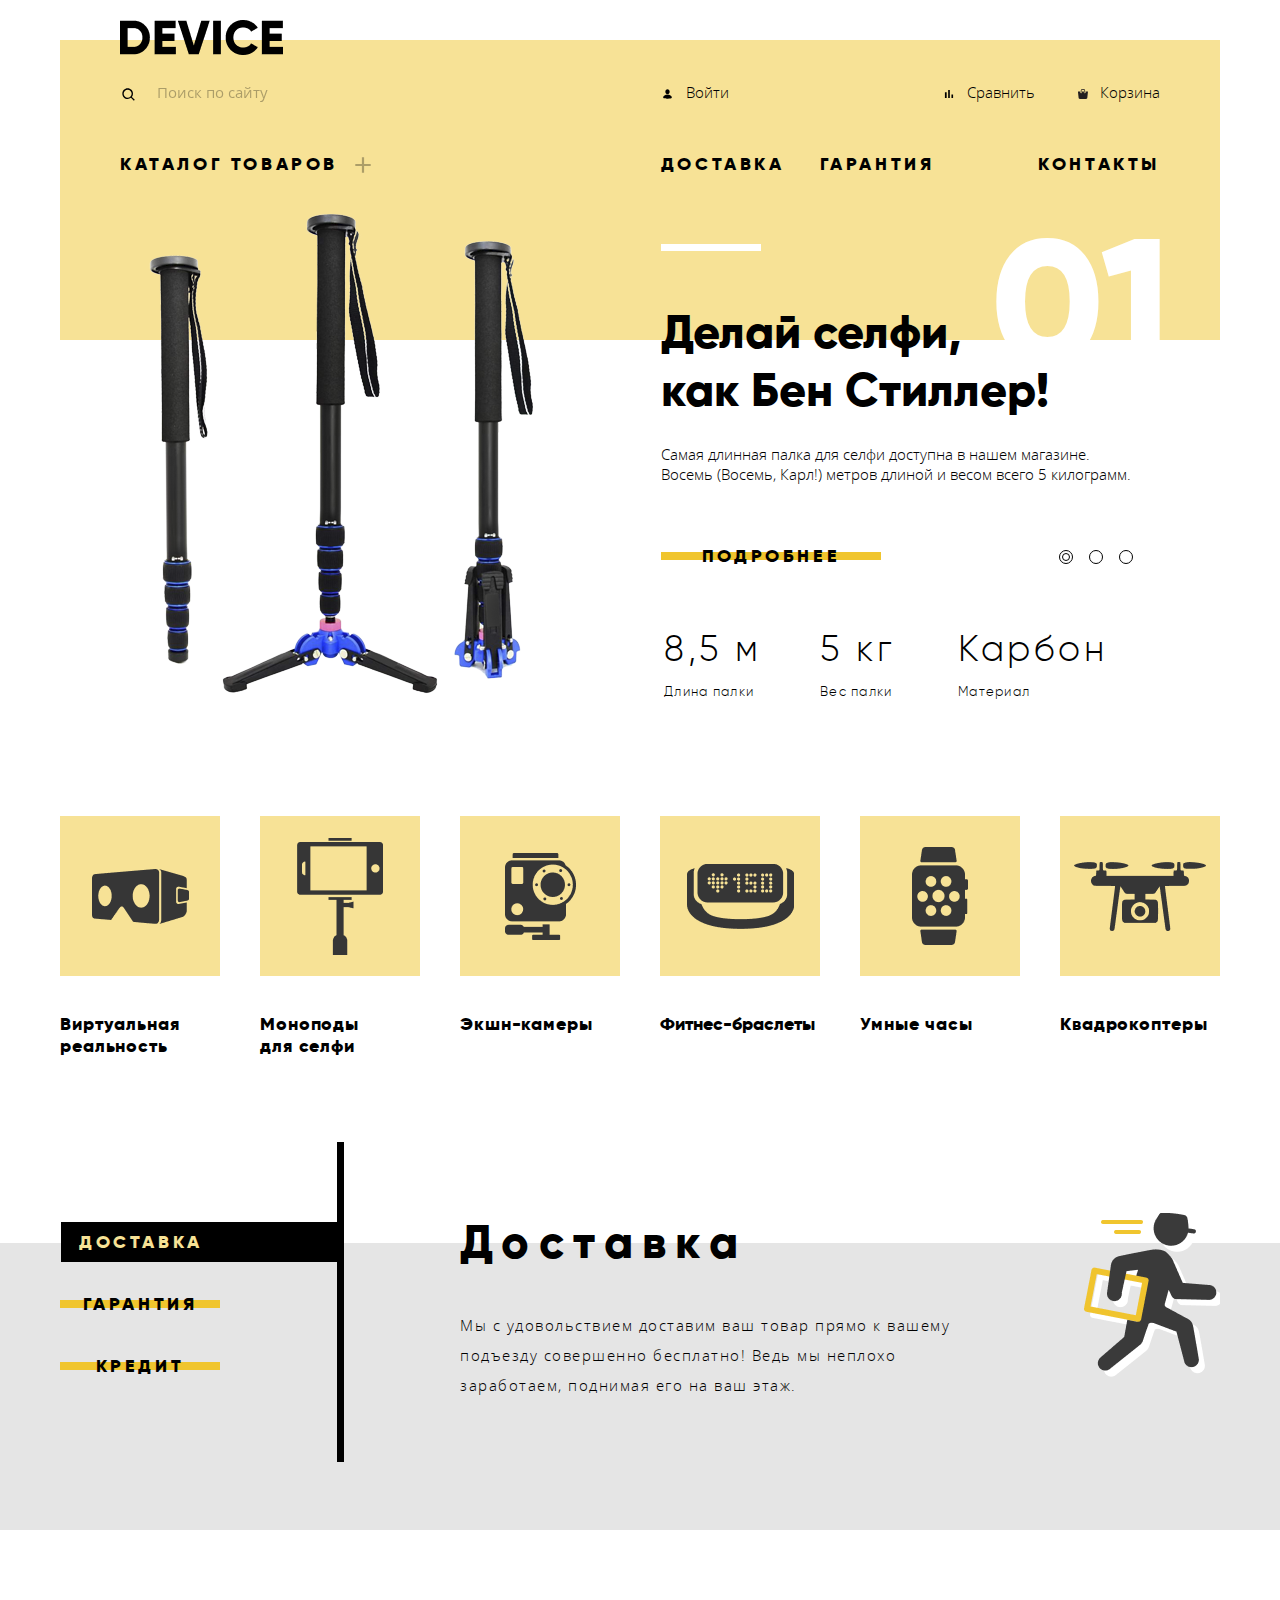
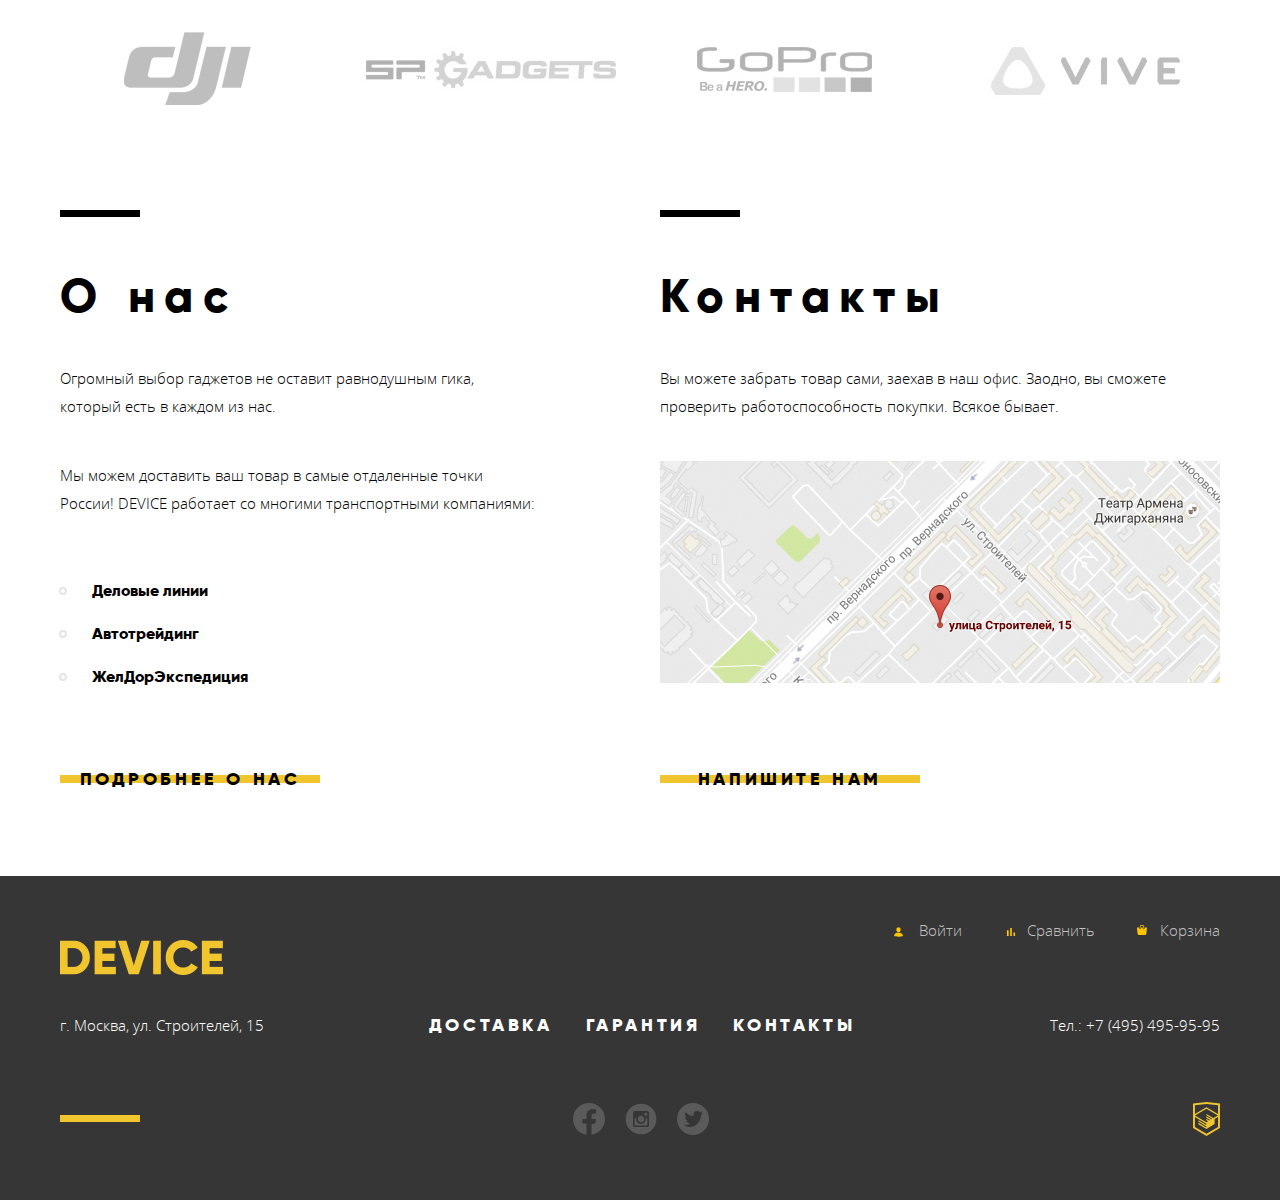
==== commit f149858e: "Защита личного проекта" ====
--- a/index.html
+++ b/index.html
@@ -1,688 +1,483 @@
 <!DOCTYPE html>
 <html class="page" lang="ru">
-  <head>
-    <meta charset="utf-8" />
-    <title>HTML Academy: Девайс</title>
-    <link rel="stylesheet" href="css/normalize.css" />
-    <link rel="stylesheet" href="css/style.css" />
-  </head>
-  <body class="page-body">
-    <header class="main-header">
-      <div class="container">
-        <nav class="main-nav">
-          <div class="nav-top">
-            <div class="nav-top__logo">
-              <a href="#"
-                ><img
-                  src="img/logo-7.png"
-                  width="163"
-                  height="35"
-                  alt="Логотип"
-                  title="Логотип"
-              /></a>
-            </div>
-            <div class="nav-top__form">
-              <form
-                class="main-header-search"
-                action="https://echo.htmlacademy.ru"
-                method="post"
-              >
-                <input
-                  class="search-input"
-                  type="text"
-                  name="search"
-                  id="search-field"
-                  placeholder="Поиск по сайту"
-                />
-                <button class="search-button" type="submit">
-                  <span>Найти</span>
-                </button>
-              </form>
-            </div>
-            <div class="nav-top__user-block">
-              <div class="nav-top__user-block_check-in">
-                <a class="text__user_icon nav-top--text" href="#"> Войти</a>
-              </div>
-              <div class="nav-top__basket">
-                <ul class="nav-top__basket-list">
-                  <li class="nav-top__basket-list--item">
-                    <a class="text__compare_icon nav-top--text" href="#">
-                      Сравнить</a
-                    >
-                  </li>
-                  <li class="nav-top__basket-list--item">
-                    <a class="text__basket_icon nav-top--text" href="#">
-                      Корзина</a
-                    >
-                  </li>
-                </ul>
-              </div>
-            </div>
-          </div>
-          <div class="nav-down">
-            <div class="nav-down__catalog">
-              <a href="#" class="nav-down--text__dropdown">каталог товаров</a>
-            </div>
-            <div class="dropdown-catalog-menu">
-              <ul class="main-catalog-menu-list">
-                <li class="main-catalog-item">
-                  <a class="main-catalog-item--link" href="#">
-                    Виртуальная реальность
-                  </a>
+
+<head>
+  <meta charset="utf-8" />
+  <title>HTML Academy: Девайс</title>
+  <link rel="stylesheet" href="css/normalize.css" />
+  <link rel="stylesheet" href="css/minstyle.css" />
+</head>
+
+<body class="page-body">
+  <header class="main-header">
+    <div class="container">
+      <nav class="main-nav">
+        <div class="nav-top">
+          <div class="nav-top__logo">
+            <img src="img/logo-7.png" width="163" height="35" alt="Логотип" title="Логотип" />
+          </div>
+          <div class="nav-top__form">
+            <form class="main-header-search" action="https://echo.htmlacademy.ru" method="post">
+              <label class="search-label-input" for="search-field">Поиск по сайту</label>
+              <input class="search-input" type="text" name="search" id="search-field" placeholder="Поиск по сайту" />
+              <button class="search-button" type="submit">
+                <span>Найти</span>
+              </button>
+            </form>
+          </div>
+          <div class="nav-top__user-block">
+            <div class="nav-top__user-block_check-in">
+              <a class="text__user_icon nav-top--text" href="#"> Войти</a>
+            </div>
+            <div class="nav-top__basket">
+              <ul class="nav-top__basket-list">
+                <li class="nav-top__basket-list--item">
+                  <a class="text__compare_icon nav-top--text" href="#">
+                    Сравнить</a>
                 </li>
-                <li class="main-catalog-item">
-                  <a class="main-catalog-item--link" href="#">
-                    Моноподы для селфи
-                  </a>
-                </li>
-                <li class="main-catalog-item">
-                  <a class="main-catalog-item--link" href="#"> Экшн-камеры </a>
+                <li class="nav-top__basket-list--item">
+                  <a class="text__basket_icon nav-top--text" href="#">
+                    Корзина</a>
                 </li>
               </ul>
-              <ul class="main-catalog-menu-list">
-                <li class="main-catalog-item">
-                  <a class="main-catalog-item--link" href="#">
-                    Фитнес‑браслеты
-                  </a>
-                </li>
-                <li class="main-catalog-item">
-                  <a class="main-catalog-item--link" href="#"> Умные часы </a>
-                </li>
-              </ul>
-              <ul class="main-catalog-menu-list">
-                <li class="main-catalog-item">
-                  <a class="main-catalog-item--link" href="#">
-                    Квадрокоптер
-                  </a>
-                </li>
-              </ul>
-            </div>
-            <div class="nav-down__menu">
-              <ul class="nav-down__menu-list">
-                <li class="nav-down__menu-item">
-                  <a href="#" class="nav-down--text">доставка</a>
-                </li>
-                <li class="nav-down__menu-item">
-                  <a href="#" class="nav-down--text">гарантия</a>
-                </li>
-                <li class="nav-down__menu-item">
-                  <a href="#" class="nav-down--text">контакты</a>
-                </li>
-              </ul>
-            </div>
-          </div>
-        </nav>
-      </div>
-    </header>
-    <main>
-      <div class="grid-column">
-        <section class="container slider">
-          <div class="slider__controls">
-            <input
-              class="slider__controls-item"
-              type="radio"
-              id="btn-1"
-              name="toggle-slider"
-              checked
-            />
-            <label for="btn-1"></label>
-            <input
-              class="slider__controls-item"
-              type="radio"
-              id="btn-2"
-              name="toggle-slider"
-            />
-            <label for="btn-2"></label>
-            <input
-              class="slider__controls-item"
-              type="radio"
-              id="btn-3"
-              name="toggle-slider"
-            />
-            <label for="btn-3"></label>
-          </div>
-          <div class="slider__item">
-            <div class="slider__img">
-              <img
-                src="img/slider-1-1.png"
-                alt="палка для селфи"
-                title="палка для селфи"
-              />
-            </div>
-            <div class="slider__content">
-              <div class="slider__content_number">
-                <p class="slider__content_number--text">01</p>
-              </div>
-              <div class="slider__content_text">
-                <h2 class="slider__content_text--headline">
-                  Делай селфи,<br />
-                  как Бен Стиллер!
-                </h2>
-                <p class="slider__content_text--text">
-                  Самая длинная палка для селфи доступна в нашем магазине.<br />
-                  Восемь (Восемь, Карл!) метров длиной и весом всего 5
-                  килограмм.
-                </p>
-              </div>
-              <div class="slider__button">
-                <a class="btn btn-slider" href="#">подробнее</a>
-              </div>
-              <table class="slider__feature">
-                <tr>
-                  <th class="slider__feature-th">8,5 м</th>
-                  <th class="slider__feature-th">5 кг</th>
-                  <th class="slider__feature-th">Карбон</th>
-                </tr>
-                <tr>
-                  <td class="slider__feature-td">Длина палки</td>
-                  <td class="slider__feature-td">Вес палки</td>
-                  <td class="slider__feature-td">Материал</td>
-                </tr>
-              </table>
-            </div>
-          </div>
-          <div class="slider__item slider__hidden">
-            <div class="slider__img">
-              <img
-                src="img/slider-2-1.png"
-                alt="палка для селфи"
-                title="палка для селфи"
-              />
-            </div>
-            <div class="slider__content">
-              <div class="slider__content_number">
-                <p class="slider__content_number--text">02</p>
-              </div>
-              <div class="slider__content_text">
-                <h2 class="slider__content_text--headline">
-                  Худеем правильно!
-                </h2>
-                <p class="slider__content_text--text">
-                  Мотивирующие фитнес-браслеты помогут найти в себе силы не
-                  пропускать занятия и соблюдать диету.
-                </p>
-              </div>
-              <div class="slider__button">
-                <a class="btn btn-slider" href="#">подробнее</a>
-              </div>
-              <table class="slider__feature">
-                <tr>
-                  <th class="slider__feature-th">48 часов</th>
-                </tr>
-                <tr>
-                  <td class="slider__feature-td">Без подзарядки</td>
-                </tr>
-              </table>
-            </div>
-          </div>
-          <div class="slider__item slider__hidden">
-            <div class="slider__img">
-              <img
-                src="img/slider-3-1.png"
-                alt="палка для селфи"
-                title="палка для селфи"
-              />
-            </div>
-            <div class="slider__content">
-              <div class="slider__content_number">
-                <p class="slider__content_number--text">03</p>
-              </div>
-              <div class="slider__content_text">
-                <h2 class="slider__content_text--headline">
-                  Порхает как бабочка, жалит как пчела!
-                </h2>
-                <p class="slider__content_text--text">
-                  Этот обычный, на первый взгляд, квадрокоптер оснащен мощным
-                  лазером, замаскированным под стандартную камеру.
-                </p>
-              </div>
-              <div class="slider__button">
-                <a class="btn btn-slider" href="#">подробнее</a>
-              </div>
-              <table class="slider__feature">
-                <tr>
-                  <th class="slider__feature-th">800 м</th>
-                  <th class="slider__feature-th">50 м</th>
-                </tr>
-                <tr>
-                  <td class="slider__feature-td">Дальность полета</td>
-                  <td class="slider__feature-td">Радиус поражения</td>
-                </tr>
-              </table>
-            </div>
+            </div>
+          </div>
+        </div>
+        <div class="nav-down">
+          <div class="nav-down__catalog">
+            <a href="#" class="nav-down--text__dropdown">каталог товаров</a>
+          </div>
+          <div class="dropdown-catalog-menu">
+            <ul class="main-catalog-menu-list">
+              <li class="main-catalog-item">
+                <a class="main-catalog-item--link" href="#">
+                  Виртуальная реальность
+                </a>
+              </li>
+              <li class="main-catalog-item">
+                <a class="main-catalog-item--link" href="#">
+                  Моноподы для селфи
+                </a>
+              </li>
+              <li class="main-catalog-item">
+                <a class="main-catalog-item--link" href="#"> Экшн-камеры </a>
+              </li>
+            </ul>
+            <ul class="main-catalog-menu-list">
+              <li class="main-catalog-item">
+                <a class="main-catalog-item--link" href="#">
+                  Фитнес‑браслеты
+                </a>
+              </li>
+              <li class="main-catalog-item">
+                <a class="main-catalog-item--link" href="#"> Умные часы </a>
+              </li>
+            </ul>
+            <ul class="main-catalog-menu-list">
+              <li class="main-catalog-item">
+                <a class="main-catalog-item--link" href="#">
+                  Квадрокоптер
+                </a>
+              </li>
+            </ul>
+          </div>
+          <div class="nav-down__menu">
+            <ul class="nav-down__menu-list">
+              <li class="nav-down__menu-item">
+                <a href="#" class="nav-down--text">доставка</a>
+              </li>
+              <li class="nav-down__menu-item">
+                <a href="#" class="nav-down--text">гарантия</a>
+              </li>
+              <li class="nav-down__menu-item">
+                <a href="#" class="nav-down--text">контакты</a>
+              </li>
+            </ul>
+          </div>
+        </div>
+      </nav>
+    </div>
+  </header>
+  <main>
+    <div class="grid-column">
+      <section class="container slider">
+        <div class="slider__controls">
+          <input class="slider__controls-item" type="radio" id="btn-1" name="toggle-slider" checked />
+          <label for="btn-1"></label>
+          <input class="slider__controls-item" type="radio" id="btn-2" name="toggle-slider" />
+          <label for="btn-2"></label>
+          <input class="slider__controls-item" type="radio" id="btn-3" name="toggle-slider" />
+          <label for="btn-3"></label>
+        </div>
+        <div class="slider__item">
+          <div class="slider__img">
+            <img width="384" height="486" src="img/slider-1-1.png" alt="палка для селфи" title="палка для селфи" />
+          </div>
+          <div class="slider__content">
+            <div class="slider__content_number">
+              <p class="slider__content_number--text">01</p>
+            </div>
+            <div class="slider__content_text">
+              <h2 class="slider__content_text--headline">
+                Делай селфи,<br />
+                как Бен Стиллер!
+              </h2>
+              <p class="slider__content_text--text">
+                Самая длинная палка для селфи доступна в нашем магазине.<br />
+                Восемь (Восемь, Карл!) метров длиной и весом всего 5
+                килограмм.
+              </p>
+            </div>
+            <div class="slider__button">
+              <a class="btn btn-slider" href="#">подробнее</a>
+            </div>
+            <table class="slider__feature">
+              <tr>
+                <th class="slider__feature-th">8,5 м</th>
+                <th class="slider__feature-th">5 кг</th>
+                <th class="slider__feature-th">Карбон</th>
+              </tr>
+              <tr>
+                <td class="slider__feature-td">Длина палки</td>
+                <td class="slider__feature-td">Вес палки</td>
+                <td class="slider__feature-td">Материал</td>
+              </tr>
+            </table>
+          </div>
+        </div>
+        <div class="slider__item slider__hidden">
+          <div class="slider__img">
+            <img width="345" height="485" src="img/slider-2-1.png" alt="фитнес-браслет" title="фитнес-браслет" />
+          </div>
+          <div class="slider__content">
+            <div class="slider__content_number">
+              <p class="slider__content_number--text">02</p>
+            </div>
+            <div class="slider__content_text">
+              <h2 class="slider__content_text--headline">
+                Худеем правильно!
+              </h2>
+              <p class="slider__content_text--text">
+                Мотивирующие фитнес-браслеты помогут найти в себе силы не
+                пропускать занятия и соблюдать диету.
+              </p>
+            </div>
+            <div class="slider__button">
+              <a class="btn btn-slider" href="#">подробнее</a>
+            </div>
+            <table class="slider__feature">
+              <tr>
+                <th class="slider__feature-th">48 часов</th>
+              </tr>
+              <tr>
+                <td class="slider__feature-td">Без подзарядки</td>
+              </tr>
+            </table>
+          </div>
+        </div>
+        <div class="slider__item slider__hidden">
+          <div class="slider__img">
+            <img width="526" height="334" src="img/slider-3-1.png" alt="квадрокоптер" title="квадрокоптер" />
+          </div>
+          <div class="slider__content">
+            <div class="slider__content_number">
+              <p class="slider__content_number--text">03</p>
+            </div>
+            <div class="slider__content_text">
+              <h2 class="slider__content_text--headline">
+                Порхает как бабочка, жалит как пчела!
+              </h2>
+              <p class="slider__content_text--text">
+                Этот обычный, на первый взгляд, квадрокоптер оснащен мощным
+                лазером, замаскированным под стандартную камеру.
+              </p>
+            </div>
+            <div class="slider__button">
+              <a class="btn btn-slider" href="#">подробнее</a>
+            </div>
+            <table class="slider__feature">
+              <tr>
+                <th class="slider__feature-th">800 м</th>
+                <th class="slider__feature-th">50 м</th>
+              </tr>
+              <tr>
+                <td class="slider__feature-td">Дальность полета</td>
+                <td class="slider__feature-td">Радиус поражения</td>
+              </tr>
+            </table>
+          </div>
+        </div>
+      </section>
+      <section class="container main__catalog">
+        <article class="main__catalog_item">
+          <a href="catalog.html">
+            <div class="main__catalog_box">
+              <img class="main__catalog_img" src="img/popular-1.png" alt="Виртуальная реальность"
+                title="Виртуальная реальность" width="97" height="55" />
+            </div>
+            <div class="main__catalog_text">
+              <h3 class="main__catalog_text-headline">
+                Виртуальная реальность
+              </h3>
+            </div>
+          </a>
+        </article>
+        <article class="main__catalog_item">
+          <a href="catalog.html">
+            <div class="main__catalog_box">
+              <img class="main__catalog_img" src="img/popular-2.png" alt="Моноподы для селфи" title="Моноподы для селфи"
+                width="86" height="117" />
+            </div>
+            <div class="main__catalog_text">
+              <h3 class="main__catalog_text-headline">
+                Моноподы<br />
+                для селфи
+              </h3>
+            </div>
+          </a>
+        </article>
+        <article class="main__catalog_item">
+          <a href="catalog.html">
+            <div class="main__catalog_box">
+              <img class="main__catalog_img" src="img/popular-3.png" alt="Экшн-камеры" title="Экшн-камеры" width="71"
+                height="87" />
+            </div>
+            <div class="main__catalog_text">
+              <h3 class="main__catalog_text-headline">Экшн-камеры</h3>
+            </div>
+          </a>
+        </article>
+        <article class="main__catalog_item">
+          <a href="catalog.html">
+            <div class="main__catalog_box">
+              <img class="main__catalog_img" src="img/popular-4.png" alt="Фитнес-браслеты" title="Фитнес-браслеты"
+                width="107" height="65" />
+            </div>
+            <div class="main__catalog_text">
+              <h3 class="main__catalog_text-headline letter-spacing">
+                Фитнес-браслеты
+              </h3>
+            </div>
+          </a>
+        </article>
+        <article class="main__catalog_item">
+          <a href="catalog.html">
+            <div class="main__catalog_box">
+              <img class="main__catalog_img" src="img/popular-5.png" alt="Умные часы" title="Умные часы" width="56"
+                height="98" />
+            </div>
+            <div class="main__catalog_text">
+              <h3 class="main__catalog_text-headline">Умные часы</h3>
+            </div>
+          </a>
+        </article>
+        <article class="main__catalog_item">
+          <a href="catalog.html">
+            <div class="main__catalog_box">
+              <img class="main__catalog_img" src="img/popular-6.png" alt="Квадрокоптеры" title="Квадрокоптеры"
+                width="132" height="69" />
+            </div>
+            <div class="main__catalog_text">
+              <h3 class="main__catalog_text-headline">Квадрокоптеры</h3>
+            </div>
+          </a>
+        </article>
+      </section>
+      <section class="main__advantage">
+        <div class="container main__advantage_box">
+          <div class="advantage__sort">
+            <ul class="advantage__sort-list">
+              <li class="advantage__sort-item">
+                <input class="advantage__sort-radio" type="radio" id="btn__advantage-1" name="toggle" checked />
+                <label class="btn btn-advantage advantage__sort--label" for="btn__advantage-1">доставка</label>
+              </li>
+              <li class="advantage__sort-item">
+                <input class="advantage__sort-radio" type="radio" id="btn__advantage-2" name="toggle" />
+                <label class="btn btn-advantage advantage__sort--label" for="btn__advantage-2">гарантия</label>
+              </li>
+              <li class="advantage__sort-item">
+                <input class="advantage__sort-radio" type="radio" id="btn__advantage-3" name="toggle" />
+                <label class="btn btn-advantage advantage__sort--label" for="btn__advantage-3">кредит</label>
+              </li>
+            </ul>
+          </div>
+          <div class="advantage__content">
+            <div class="advantage__content_item">
+              <h2 class="advantage__content_item--headline">Доставка</h2>
+              <p class="advantage__content_item--text">
+                Мы с удовольствием доставим ваш товар прямо к вашему подъезду
+                совершенно бесплатно! Ведь мы неплохо заработаем, поднимая его
+                на ваш этаж.
+              </p>
+            </div>
+            <div class="advantage__content_item advantage__hidden">
+              <h2 class="advantage__content_item--headline">Гарантия</h2>
+              <p class="advantage__content_item--text">
+                Если из-за возгорания купленного у нас товара у вас сгорит дом
+                — не переживайте, мы выдадим вам новый. Товар, не дом, конечно
+                же.
+              </p>
+            </div>
+            <div class="advantage__content_item advantage__hidden">
+              <h2 class="advantage__content_item--headline">Кредит</h2>
+              <p class="advantage__content_item--text">
+                Залезть в долговую яму стало проще! Кредитные консультанты
+                подберут для вас наиболее выгодные условия кредита. Выгодные
+                для нашего банка, разумеется.
+              </p>
+            </div>
+          </div>
+        </div>
+      </section>
+      <section class="container main-brands">
+        <div class="main-brands__item">
+          <a href="#">
+            <img src="img/logo-1.png" alt="brand" title="brand" width="260" height="100" />
+          </a>
+        </div>
+        <div class="main-brands__item">
+          <a href="#">
+            <img src="img/logo-2.png" alt="brand" title="brand" width="260" height="100" />
+          </a>
+        </div>
+        <div class="main-brands__item">
+          <a href="#">
+            <img src="img/logo-3.png" alt="brand" title="brand" width="260" height="100" />
+          </a>
+        </div>
+        <div class="main-brands__item">
+          <a href="#">
+            <img src="img/logo-4.png" alt="brand" title="brand" width="260" height="100" />
+          </a>
+        </div>
+      </section>
+      <section class="container main-info">
+        <div class="info__about-us">
+          <h2 class="info__about-us--headline">О нас</h2>
+          <p class="info__about-us--text">
+            Огромный выбор гаджетов не оставит равнодушным гика,<br />
+            который есть в каждом из нас.
+          </p>
+          <p class="info__about-us--text">
+            Мы можем доставить ваш товар в самые отдаленные точки<br />
+            России! DEVICE работает со многими транспортными компаниями:
+          </p>
+          <ul class="info__about-us--list">
+            <li class="info__about-us--item">Деловые линии</li>
+            <li class="info__about-us--item">Автотрейдинг</li>
+            <li class="info__about-us--item">ЖелДорЭкспедиция</li>
+          </ul>
+          <a class="btn" href="#">подробнее о нас</a>
+        </div>
+        <div class="info__contacts">
+          <h2 class="info__contacts--headline">Контакты</h2>
+          <p class="info__contacts--text">
+            Вы можете забрать товар сами, заехав в наш офис. Заодно, вы
+            сможете проверить работоспособность покупки. Всякое бывает.
+          </p>
+          <a href="#" class="info__contacts_map">
+            <img src="img/map-1.jpg" alt="Карта" title="Карта" width="560" height="222" />
+          </a>
+          <button class="btn btn-button">напишите нам</button>
+        </div>
+      </section>
+    </div>
+  </main>
+  <footer class="footer-main">
+    <div class="container">
+      <div class="footer-content">
+        <section class="footer-content__header">
+          <div class="footer-logo__box">
+            <img src="img/logo-6.png" width="163" height="35" alt="Логотип" title="Логотип" />
+          </div>
+          <div class="footer-user-block__box">
+            <ul class="footer-user-block__list">
+              <li class="footer-user-block__item">
+                <a class="text__user_icon-footer footer-user--nav" href="#">Войти</a>
+              </li>
+              <li class="footer-user-block__item">
+                <a class="text__compare_icon-footer footer-user--nav" href="#">Сравнить</a>
+              </li>
+              <li class="footer-user-block__item">
+                <a class="text__basket_icon-footer footer-user--nav" href="#">Корзина</a>
+              </li>
+            </ul>
           </div>
         </section>
-        <section class="container main__catalog">
-          <article class="main__catalog_item">
-            <a href="catalog.html">
-              <div class="main__catalog_box">
-                <img
-                  class="main__catalog_img"
-                  src="img/popular-1.png"
-                  alt="Виртуальная реальность"
-                  title="Виртуальная реальность"
-                  width="97"
-                  height="55"
-                />
-              </div>
-              <div class="main__catalog_text">
-                <h3 class="main__catalog_text-headline">
-                  Виртуальная реальность
-                </h3>
-              </div>
-            </a>
-          </article>
-          <article class="main__catalog_item">
-            <a href="catalog.html">
-              <div class="main__catalog_box">
-                <img
-                  class="main__catalog_img"
-                  src="img/popular-2.png"
-                  alt="Моноподы для селфи"
-                  title="Моноподы для селфи"
-                  width="86"
-                  height="117"
-                />
-              </div>
-              <div class="main__catalog_text">
-                <h3 class="main__catalog_text-headline">
-                  Моноподы<br />
-                  для селфи
-                </h3>
-              </div>
-            </a>
-          </article>
-          <article class="main__catalog_item">
-            <a href="catalog.html">
-              <div class="main__catalog_box">
-                <img
-                  class="main__catalog_img"
-                  src="img/popular-3.png"
-                  alt="Экшн-камеры"
-                  title="Экшн-камеры"
-                  width="71"
-                  height="87"
-                />
-              </div>
-              <div class="main__catalog_text">
-                <h3 class="main__catalog_text-headline">Экшн-камеры</h3>
-              </div>
-            </a>
-          </article>
-          <article class="main__catalog_item">
-            <a href="catalog.html">
-              <div class="main__catalog_box">
-                <img
-                  class="main__catalog_img"
-                  src="img/popular-4.png"
-                  alt="Фитнес-браслеты"
-                  title="Фитнес-браслеты"
-                  width="107"
-                  height="65"
-                />
-              </div>
-              <div class="main__catalog_text">
-                <h3 class="main__catalog_text-headline letter-spacing">
-                  Фитнес-браслеты
-                </h3>
-              </div>
-            </a>
-          </article>
-          <article class="main__catalog_item">
-            <a href="catalog.html">
-              <div class="main__catalog_box">
-                <img
-                  class="main__catalog_img"
-                  src="img/popular-5.png"
-                  alt="Умные часы"
-                  title="Умные часы"
-                  width="56"
-                  height="98"
-                />
-              </div>
-              <div class="main__catalog_text">
-                <h3 class="main__catalog_text-headline">Умные часы</h3>
-              </div>
-            </a>
-          </article>
-          <article class="main__catalog_item">
-            <a href="catalog.html">
-              <div class="main__catalog_box">
-                <img
-                  class="main__catalog_img"
-                  src="img/popular-6.png"
-                  alt="Квадрокоптеры"
-                  title="Квадрокоптеры"
-                  width="132"
-                  height="69"
-                />
-              </div>
-              <div class="main__catalog_text">
-                <h3 class="main__catalog_text-headline">Квадрокоптеры</h3>
-              </div>
-            </a>
-          </article>
+        <section class="footer-content__middle">
+          <address class="footer-content__middle--address">
+            г. Москва, ул. Строителей, 15
+          </address>
+          <div class="footer-nav">
+            <ul class="footer-nav__list">
+              <li class="footer-nav__item">
+                <a class="footer-nav--text" href="#">доставка</a>
+              </li>
+              <li class="footer-nav__item">
+                <a class="footer-nav--text" href="#">гарантия</a>
+              </li>
+              <li class="footer-nav__item">
+                <a class="footer-nav--text" href="#">контакты</a>
+              </li>
+            </ul>
+          </div>
+          <div class="tel">
+            <a class="tel--text" href="tel:74954959595">Тел.: +7 (495) 495-95-95</a>
+          </div>
         </section>
-        <section class="main__advantage">
-          <div class="container main__advantage_box">
-            <div class="advantage__sort">
-              <ul class="advantage__sort-list">
-                <li class="advantage__sort-item">
-                  <input
-                    class="advantage__sort-radio"
-                    type="radio"
-                    id="btn__advantage-1"
-                    name="toggle"
-                    checked
-                  />
-                  <label
-                    class="btn btn-advantage advantage__sort--label"
-                    for="btn__advantage-1"
-                    >доставка</label
-                  >
-                </li>
-                <li class="advantage__sort-item">
-                  <input
-                    class="advantage__sort-radio"
-                    type="radio"
-                    id="btn__advantage-2"
-                    name="toggle"
-                  />
-                  <label
-                    class="btn btn-advantage advantage__sort--label"
-                    for="btn__advantage-2"
-                    >гарантия</label
-                  >
-                </li>
-                <li class="advantage__sort-item">
-                  <input
-                    class="advantage__sort-radio"
-                    type="radio"
-                    id="btn__advantage-3"
-                    name="toggle"
-                  />
-                  <label
-                    class="btn btn-advantage advantage__sort--label"
-                    for="btn__advantage-3"
-                    >кредит</label
-                  >
-                </li>
-              </ul>
-            </div>
-            <div class="advantage__content">
-              <div class="advantage__content_item">
-                <h2 class="advantage__content_item--headline">Доставка</h2>
-                <p class="advantage__content_item--text">
-                  Мы с удовольствием доставим ваш товар прямо к вашему подъезду
-                  совершенно бесплатно! Ведь мы неплохо заработаем, поднимая его
-                  на ваш этаж.
-                </p>
-              </div>
-              <div class="advantage__content_item advantage__hidden">
-                <h2 class="advantage__content_item--headline">Гарантия</h2>
-                <p class="advantage__content_item--text">
-                  Если из-за возгорания купленного у нас товара у вас сгорит дом
-                  — не переживайте, мы выдадим вам новый. Товар, не дом, конечно
-                  же.
-                </p>
-              </div>
-              <div class="advantage__content_item advantage__hidden">
-                <h2 class="advantage__content_item--headline">Кредит</h2>
-                <p class="advantage__content_item--text">
-                  Залезть в долговую яму стало проще! Кредитные консультанты
-                  подберут для вас наиболее выгодные условия кредита. Выгодные
-                  для нашего банка, разумеется.
-                </p>
-              </div>
-            </div>
-          </div>
-        </section>
-        <section class="container main-brands">
-          <div class="main-brands__item">
-            <a href="#">
-              <img
-                src="img/logo-1.png"
-                alt="brand"
-                title="brand"
-                width="260"
-                height="100"
-              />
-            </a>
-          </div>
-          <div class="main-brands__item">
-            <a href="#">
-              <img
-                src="img/logo-2.png"
-                alt="brand"
-                title="brand"
-                width="260"
-                height="100"
-              />
-            </a>
-          </div>
-          <div class="main-brands__item">
-            <a href="#">
-              <img
-                src="img/logo-3.png"
-                alt="brand"
-                title="brand"
-                width="260"
-                height="100"
-              />
-            </a>
-          </div>
-          <div class="main-brands__item">
-            <a href="#">
-              <img
-                src="img/logo-4.png"
-                alt="brand"
-                title="brand"
-                width="260"
-                height="100"
-              />
-            </a>
-          </div>
-        </section>
-        <section class="container main-info">
-          <div class="info__about-us">
-            <h2 class="info__about-us--headline">О нас</h2>
-            <p class="info__about-us--text">
-              Огромный выбор гаджетов не оставит равнодушным гика,<br />
-              который есть в каждом из нас.
-            </p>
-            <p class="info__about-us--text">
-              Мы можем доставить ваш товар в самые отдаленные точки<br />
-              России! DEVICE работает со многими транспортными компаниями:
-            </p>
-            <ul class="info__about-us--list">
-              <li class="info__about-us--item">Деловые линии</li>
-              <li class="info__about-us--item">Автотрейдинг</li>
-              <li class="info__about-us--item">ЖелДорЭкспедиция</li>
-            </ul>
-            <a class="btn" href="#">подробнее о нас</a>
-          </div>
-          <div class="info__contacts">
-            <h2 class="info__contacts--headline">Контакты</h2>
-            <p class="info__contacts--text">
-              Вы можете забрать товар сами, заехав в наш офис. Заодно, вы
-              сможете проверить работоспособность покупки. Всякое бывает.
-            </p>
-            <a href="#" class="info__contacts_map">
-              <img
-                src="img/map-1.jpg"
-                alt="Карта"
-                title="Карта"
-                width="560"
-                height="222"
-              />
-            </a>
-            <button class="btn btn-button">напишите нам</button>
+        <section class="footer-content__footer">
+          <div class="footer-social">
+            <ul class="footer-social__list">
+              <li class="footer-social__item">
+                <a href="#"><img src="img/icon-facebook.svg" width="32" height="32" alt="Фейсбук"
+                    title="Фейсбук" />Фейсбук</a>
+              </li>
+              <li class="footer-social__item">
+                <a href="#"><img src="img/icon-instagram.svg" width="32" height="32" alt="Инстаграм"
+                    title="Инстаграм" />Инстаграм</a>
+              </li>
+              <li class="footer-social__item">
+                <a href="#"><img src="img/icon-witter.svg" width="32" height="32" alt="Твиттер"
+                    title="Твиттер" />Твиттер</a>
+              </li>
+            </ul>
+          </div>
+          <div class="html-logo">
+            <a target="_blank" href="https://htmlacademy.ru/intensive/htmlcss"><img src="img/logo-html.svg"
+                alt="html-academy" title="html-academy" width="27" height="34" /></a>
           </div>
         </section>
       </div>
-    </main>
-    <footer class="footer-main">
-      <div class="container">
-        <div class="footer-content">
-          <section class="footer-content__header">
-            <div class="footer-logo__box">
-              <img
-                src="img/logo-6.png"
-                width="163"
-                height="35"
-                alt="Логотип"
-                title="Логотип"
-              />
-            </div>
-            <div class="footer-user-block__box">
-              <ul class="footer-user-block__list">
-                <li class="footer-user-block__item">
-                  <a class="text__user_icon-footer footer-user--nav" href="#"
-                    >Войти</a
-                  >
-                </li>
-                <li class="footer-user-block__item">
-                  <a class="text__compare_icon-footer footer-user--nav" href="#"
-                    >Сравнить</a
-                  >
-                </li>
-                <li class="footer-user-block__item">
-                  <a class="text__basket_icon-footer footer-user--nav" href="#"
-                    >Корзина</a
-                  >
-                </li>
-              </ul>
-            </div>
-          </section>
-          <section class="footer-content__middle">
-            <address class="footer-content__middle--address">
-              г. Москва, ул. Строителей, 15
-            </address>
-            <div class="footer-nav">
-              <ul class="footer-nav__list">
-                <li class="footer-nav__item">
-                  <a class="footer-nav--text" href="#">доставка</a>
-                </li>
-                <li class="footer-nav__item">
-                  <a class="footer-nav--text" href="#">гарантия</a>
-                </li>
-                <li class="footer-nav__item">
-                  <a class="footer-nav--text" href="#">контакты</a>
-                </li>
-              </ul>
-            </div>
-            <div class="tel">
-              <a class="tel--text" href="tel:74954959595"
-                >Тел.: +7 (495) 495-95-95</a
-              >
-            </div>
-          </section>
-          <section class="footer-content__footer">
-            <div class="footer-social">
-              <ul class="footer-social__list">
-                <li class="footer-social__item">
-                  <a href="#"
-                    ><img
-                      src="img/icon_facebook.svg"
-                      width="32"
-                      height="32"
-                      alt="Фейсбук"
-                      title="Фейсбук"
-                    />Фейсбук</a
-                  >
-                </li>
-                <li class="footer-social__item">
-                  <a href="#"
-                    ><img
-                      src="img/icon_instagram.svg"
-                      width="32"
-                      height="32"
-                      alt="Инстаграм"
-                      title="Инстаграм"
-                    />Инстаграм</a
-                  >
-                </li>
-                <li class="footer-social__item">
-                  <a href="#"
-                    ><img
-                      src="img/icon_witter.svg"
-                      width="32"
-                      height="32"
-                      alt="Твиттер"
-                      title="Твиттер"
-                    />Твиттер</a
-                  >
-                </li>
-              </ul>
-            </div>
-            <div class="html-logo">
-              <a target="_blank" href="https://htmlacademy.ru/intensive/htmlcss"
-                ><img
-                  src="img/logo-html.svg"
-                  alt="html-academy"
-                  title="html-academy"
-                  width="27"
-                  height="34"
-              /></a>
-            </div>
-          </section>
-        </div>
-      </div>
-    </footer>
-    <section class="popup">
-      <form
-        class="write-us-form"
-        action="https://echo.htmlacademy.ru"
-        method="post"
-      >
-        <p class="write-us-item">
-          <label for="name-field"> Ваше имя:</label>
-          <input
-            class="name-field"
-            type="text"
-            name="name"
-            id="name-field"
-            placeholder="Имя Фамилия"
-          />
-        </p>
-        <p class="write-us-item">
-          <label for="email-field">Ваш e-mail:</label>
-          <input
-            class="email-field invalid-value"
-            type="email"
-            name="email"
-            id="email-field"
-            pattern="[a-z0-9._%+-]+@[a-z0-9.-]+\.[a-z]{2,}$"
-            placeholder="email@example.ru"
-          />
-        </p>
-        <p class="write-us-item">
-          <label for="comment-field">Текст письма:</label>
-          <textarea
-            class="comment-field"
-            name="text"
-            id="comment-field"
-            placeholder="В свободной форме"
-          ></textarea>
-        </p>
-        <button class="btn btn-button btn-popup" type="submit">
-          <span>Отправить</span>
-        </button>
-      </form>
-      <button class="mail-box__content-close" type="button">Закрыть</button>
-    </section>
-    <section class="map-popup">
-      <iframe
-        id="modal_window_map"
-        src="https://www.google.com/maps/embed?pb=!1m18!1m12!1m3!1d2249.1123749473672!2d37.527429316044476!3d55.6870340045298!2m3!1f0!2f0!3f0!3m2!1i1024!2i768!4f13.1!3m3!1m2!1s0x46b54cf65f5c8955%3A0x694710ccd55501e!2z0YPQuy4g0KHRgtGA0L7QuNGC0LXQu9C10LksIDE1LCDQnNC-0YHQutCy0LAsIDExOTMxMQ!5e0!3m2!1sru!2sru!4v1593473712335!5m2!1sru!2sru"
-        width="994"
-        height="593"
-        allowfullscreen=""
-        aria-hidden="false"
-        tabindex="0"
-      >
-      </iframe>
-      <button class="mail-box__content-close" type="button">Закрыть</button>
-    </section>
-  </body>
-</html>
+    </div>
+  </footer>
+  <section class="popup">
+    <form class="write-us-form" action="https://echo.htmlacademy.ru" method="post">
+      <p class="write-us-item">
+        <label for="name-field"> Ваше имя:</label>
+        <input class="name-field" type="text" name="name" id="name-field" placeholder="Имя Фамилия" />
+      </p>
+      <p class="write-us-item">
+        <label for="email-field">Ваш e-mail:</label>
+        <input class="email-field invalid-value" type="email" name="email" id="email-field"
+          pattern="[a-z0-9._%+-]+@[a-z0-9.-]+\.[a-z]{2,}$" placeholder="email@example.ru" />
+      </p>
+      <p class="write-us-item">
+        <label for="comment-field">Текст письма:</label>
+        <textarea class="comment-field" name="text" id="comment-field" placeholder="В свободной форме"></textarea>
+      </p>
+      <button class="btn btn-button btn-popup" type="submit">
+        <span>Отправить</span>
+      </button>
+    </form>
+    <button class="mail-box__content-close" type="button">Закрыть</button>
+  </section>
+  <section class="map-popup">
+    <iframe id="modal_window_map"
+      src="https://www.google.com/maps/embed?pb=!1m18!1m12!1m3!1d2249.1123749473672!2d37.527429316044476!3d55.6870340045298!2m3!1f0!2f0!3f0!3m2!1i1024!2i768!4f13.1!3m3!1m2!1s0x46b54cf65f5c8955%3A0x694710ccd55501e!2z0YPQuy4g0KHRgtGA0L7QuNGC0LXQu9C10LksIDE1LCDQnNC-0YHQutCy0LAsIDExOTMxMQ!5e0!3m2!1sru!2sru!4v1593473712335!5m2!1sru!2sru"
+      width="994" height="593" allowfullscreen="" aria-hidden="false" tabindex="0">
+    </iframe>
+    <button class="mail-box__content-close" type="button">Закрыть</button>
+  </section>
+</body>
+
+</html>--- a/css/minstyle.css
+++ b/css/minstyle.css
@@ -0,0 +1 @@
+@font-face{font-family:"Open Sans";font-style:normal;font-weight:400;src:local("Open Sans Regular"),local("OpenSans-Regular"),url("../fonts/opensans.woff2") format("woff2"),url("../fonts/opensans.woff") format("woff");font-display:swap}@font-face{font-family:"Open Sans";font-style:normal;font-weight:300;src:local("Open Sans Light"),local("OpenSans-Light"),url("../fonts/opensanslight.woff2") format("woff2"),url("../fonts/opensanslight.woff") format("woff");font-display:swap}@font-face{font-family:"Gilroy";font-style:normal;font-weight:300;src:local("Gilroy"),url("../fonts/gilroylight.woff2") format("woff2"),url("../fonts/gilroylight.woff") format("woff");font-display:swap}@font-face{font-family:"Gilroy";font-style:normal;font-weight:800;src:local("Gilroy"),url("../fonts/gilroyextrabold.woff2") format("woff2"),url("../fonts/gilroyextrabold.woff") format("woff");font-display:swap}:root{--basic-black:#000000;--basic-dark:#363636;--basic-white:#ffffff;--basic-grey:#464646;--basic-half-grey:#7e7e7e;--basic-grey-light:#e5e5e5;--special-yellow:#f7e296;--special-green:#91c92f;--special-yellow-dark:#f0c52e;--status:#f6dada;--popup-field-color:#f2f2f2;--basic-grey-deep:#dcdcdc;--filter-controls-bg:#c4c4c4;--btn-catalog-sort:#d9d9d9;--form-special-color:#eaeaea;--basic-black-0-1:rgba(0,0,0,.1);--basic-black-0-15:rgba(0,0,0,.15);--basic-black-0-18:rgba(0,0,0,.18);--basic-black-0-2:rgba(0,0,0,.2);--basic-black-0-3:rgba(0,0,0,.3);--basic-black-0-5:rgba(0,0,0,.5);--basic-black-0-6:rgba(0,0,0,.6);--basic-white-0:rgba(255,255,255,0);--basic-white-0-7:rgba(255,255,255,.7);--basic-white-0-3:rgba(255,255,255,.3)}a{text-decoration:none}.page{height:100%}.page-body{padding-top:40px;min-height:100%;display:grid;grid-template-rows:min-content 1fr min-content;align-content:start;overflow-x:hidden;color:var(--basic-black);font-family:"Open Sans",Arial,sans-serif;font-size:15px;font-weight:300;line-height:20px}.container{max-width:1160px;margin:0 auto}.btn{display:flex;align-items:center;justify-content:center;position:relative;font-size:18px;line-height:22px;font-family:"Gilroy",Arial,sans-serif;font-weight:800;color:var(--basic-black);letter-spacing:.2em;text-transform:uppercase;text-decoration:none;outline:none;width:260px;height:40px;z-index:2}.btn:active{color:var(--basic-black-0-3)}.btn-button{margin:0;padding:0;background:none;position:relative;border:none}.btn::before{content:" ";position:absolute;width:100%;height:8px;background-color:var(--special-yellow-dark);z-index:-1}.btn:hover::before{height:40px}.main-nav{display:grid;position:relative;background-color:var(--special-yellow);padding-left:60px;padding-right:60px;padding-top:25px;padding-bottom:165px}.main-header-search{min-width:440px;position:relative}.main-header-search::before{content:" ";background-image:url("../img/icon-search.svg");background-repeat:no-repeat;background-size:contain;background-color:transparent;vertical-align:middle;width:16px;height:16px;display:inline-block;z-index:1;position:absolute;top:22px;left:1px}.search-input{position:relative;width:310px;margin:0;padding:0;padding-top:8px;padding-right:0;padding-bottom:10px;padding-left:37px;line-height:30px;background-color:transparent;border:none;border-bottom:2px solid transparent}.search-input:focus+.search-button{visibility:visible}.search-input::placeholder{font-size:15px;line-height:20px;font-family:"Open Sans",Arial,sans-serif;color:var(--basic-black);opacity:.3;font-size:15px;line-height:20px}.search-input:focus::placeholder{opacity:1}.search-input:hover::placeholder{opacity:.6}.search-input:focus{color:var(--basic-black);border-bottom-color:var(--basic-black);outline:0}.search-button{font-family:"Open Sans",Arial,sans-serif;font-style:normal;font-weight:300;font-size:15px;line-height:20px;text-transform:uppercase;border:2px solid var(--basic-black);padding:15px 17px;background-color:transparent;visibility:hidden;margin-left:-4px}.search-button:hover{background-color:var(--basic-black);color:var(--basic-white);visibility:visible}.search-button:active span{opacity:.3;visibility:visible}.nav-catalog{padding-bottom:50px}.nav-top{position:relative;display:flex;flex-direction:row;flex-wrap:wrap;justify-content:space-between;margin-bottom:34px}.nav-top__logo{position:absolute;bottom:60px}.nav-top__logo:hover{opacity:.6}.nav-top__logo:active{opacity:.3}.nav-top__user-block{display:flex;flex-wrap:wrap;justify-content:space-between;align-self:center;width:48%}.nav-top__basket-list{display:flex;flex-wrap:wrap;margin:0;padding:0;list-style:none}.nav-top--text{font-size:15px;line-height:20px;font-family:"Open Sans",Arial,sans-serif;font-weight:300;color:var(--basic-black);text-decoration:none;padding-left:25px}.nav-top__user-block_checkIn-link{padding-left:16px}.nav-top--text:hover{opacity:.6}.nav-top--text:active{opacity:.3}.text__basket_icon,.text__compare_icon,.text__user_icon,.text__user_icon-footer,.text__compare_icon-footer,.text__basket_icon-footer{position:relative}.text__basket_icon::before{content:"";position:absolute;background-image:url(../img/icon-cart.svg);width:10px;height:10px;left:3px;top:7px}.text__compare_icon::before{content:"";position:absolute;background-image:url(../img/icon-chart.svg);width:14px;height:14px;left:0;top:5px}.text__user_icon::before{content:"";position:absolute;background-image:url(../img/icon-user.svg);width:14px;height:14px;left:0;top:5px}.nav-top__basket-list--item{margin-right:40px}.nav-top__basket-list--item:last-child{margin-right:0}.nav-down{display:flex;flex-wrap:wrap;justify-content:space-between}.nav-down__menu{width:48%}.nav-down__menu-list{display:flex;flex-wrap:wrap;margin:0;padding:0;list-style:none}.nav-down__menu-item{margin-right:35px}.nav-down__menu-item:last-child{flex-grow:1;text-align:end;margin-right:0}.dropdown-catalog-menu{display:none;position:absolute;padding-left:60px;bottom:0;left:0;min-height:167px;width:1100px;z-index:1;background-color:var(--special-yellow)}.dropdown-catalog-menu--catalog{bottom:-115px}.main-catalog-menu-list{list-style:none;margin:0;padding:0;margin-right:64px;padding-top:34px}.main-catalog-menu-list:last-child{margin:0}.main-catalog-item:not(:last-child){margin-bottom:16px}.nav-down__catalog{position:relative;padding-right:35px}.nav-down__catalog:hover+.dropdown-catalog-menu{display:flex}.dropdown-catalog-menu:hover{display:flex}.main-catalog-item--link{font-size:15px;line-height:20px;font-family:"Open Sans",Arial,sans-serif;color:var(--basic-black);text-decoration:none}.main-catalog-item--link:hover{opacity:.6}.main-catalog-item--link:active{opacity:.3}.nav-down--text{position:relative;font-size:18px;line-height:22px;font-family:"Gilroy",Arial,sans-serif;font-weight:800;color:var(--basic-black);letter-spacing:.2em;text-decoration:none;text-transform:uppercase}.nav-down--text__dropdown{position:relative;font-size:18px;line-height:22px;font-family:"Gilroy",Arial,sans-serif;font-weight:800;color:var(--basic-black);letter-spacing:.2em;text-decoration:none;text-transform:uppercase}.nav-down--text__dropdown::before{content:" ";background-image:url("../img/icon-plus.svg");width:22px;height:22px;position:absolute;top:1px;left:232px}.nav-down--text-catalog{position:relative;font-size:18px;line-height:22px;font-family:"Gilroy",Arial,sans-serif;font-weight:800;color:var(--basic-black);letter-spacing:.2em;text-decoration:none;text-transform:uppercase}.nav-down--text-catalog::before{content:" ";background-image:url("../img/icon-plus.svg");width:22px;height:22px;position:absolute;top:1px;left:232px}.nav-down--text:hover{opacity:.6}.nav-down--text:active{opacity:.3}.grid-column{display:grid}.slider{position:relative;top:-130px;margin-bottom:-19px}.slider__item{display:grid;grid-template-columns:512px 1fr}.slider__hidden{display:none}.slider__controls{position:absolute;right:-18px;top:340px;z-index:1}.slider__controls-item{display:none}.slider__controls-item+label{margin:15px 0 0 0;padding-left:30px;position:relative;color:var(--basic-black);cursor:pointer}.slider__controls-item+label::before{content:"";position:absolute;display:block;width:12px;height:12px;border-radius:50%;left:0;top:0;border:1px solid var(--basic-black)}.slider__controls-item:checked+label::after{content:"";position:absolute;display:block;width:6px;height:6px;border-radius:50%;left:3px;top:3px;border:1px solid var(--basic-black)}.slider__content{position:relative;padding-top:54px}.slider__content::before{content:" ";position:absolute;background-color:var(--basic-white);height:7px;width:100px;top:34px;left:0}.slider__content_number{position:absolute;right:-41px;top:-17px}.slider__content_number--text{color:var(--basic-white);font-size:179px;line-height:219px;font-family:"Gilroy",Arial,sans-serif;font-weight:800;margin:0}.slider__content_text--headline{font-size:47px;line-height:58px;font-family:"Gilroy",Arial,sans-serif;font-weight:800;color:var(--basic-black);margin-bottom:25px}.slider__content_text--text{font-size:15px;line-height:20px;font-family:"Open Sans",Arial,sans-serif;color:var(--basic-black);margin-bottom:52px}.slider__button{margin-bottom:49px}.btn-slider{width:220px}.slider__feature-th{font-size:36px;line-height:42px;font-family:"Gilroy",Arial,sans-serif;font-weight:300;color:var(--basic-black);padding-right:14px;text-align:left;letter-spacing:.1em}.slider__feature-td{font-size:13px;line-height:15px;font-family:"Gilroy",Arial,sans-serif;font-weight:300;color:var(--basic-black);min-width:139px;padding-right:14px;padding-top:11px;padding-bottom:4px;letter-spacing:.1em}.slider__feature-td:nth-child(2){min-width:121px}.main__catalog{display:grid;grid-template-columns:repeat(6,160px);column-gap:40px;margin-bottom:67px}.main__catalog_box{display:flex;justify-content:center;align-items:center;width:160px;height:160px;background-color:var(--special-yellow);margin-bottom:37px}.main__catalog_box:hover{background-color:var(--special-yellow-dark)}.main__catalog_box:active>.main__catalog_img{opacity:.3}.main__catalog_box:active+.main__catalog_text{opacity:.3}.main__catalog_text-headline{font-size:18px;line-height:22px;font-family:"Gilroy",Arial,sans-serif;font-weight:800;color:var(--basic-black);text-decoration:none;letter-spacing:.05em}.letter-spacing{letter-spacing:0}.main__advantage{padding-bottom:115px;margin-bottom:90px;background:var(--basic-grey-light);background:linear-gradient(0deg,var(--basic-grey-light) 74%,var(--basic-white-0) 74%)}.advantage__sort{position:relative;width:284px}.advantage__sort::before{content:" ";position:absolute;width:7px;height:320px;right:0;background-color:var(--basic-black)}.advantage__sort-list{margin:0;padding:0;padding-top:89px;list-style:none}.advantage__sort-item:not(:last-child){margin-bottom:40px}.advantage__sort-radio{display:none}.advantage__sort-radio:checked+.btn-advantage{padding-left:19px;width:104%;color:var(--special-yellow);justify-content:start}.advantage__sort-radio:checked+.btn::before{height:40px;background-color:var(--basic-black);right:34px;width:89%}.btn-advantage{width:160px;height:22px}.main__advantage_box{display:grid;grid-template-columns:auto 1fr}.advantage__sort--label{font-size:18px;line-height:22px;font-family:"Gilroy",Arial,sans-serif;font-weight:800;color:var(--basic-black)}.advantage__content_item--headline{font-size:47px;line-height:58px;font-family:"Gilroy",Arial,sans-serif;font-weight:800;color:var(--basic-black);letter-spacing:.2em}.advantage__content_item--text{font-size:15px;line-height:30px;font-family:"Open Sans",Arial,sans-serif;color:var(--basic-black);letter-spacing:.1em;font-style:normal;font-weight:300}.advantage__content{padding-left:116px;padding-top:32px;padding-right:218px;background-image:url(../img/delivery.png);background-repeat:no-repeat;background-position:100% 71px}.advantage__hidden{display:none}.main-brands{display:grid;grid-template-columns:repeat(4,260px);column-gap:40px;margin-bottom:86px}.main-brands__item{opacity:.3;filter:grayscale(100%)}.main-brands__item:hover{opacity:1;filter:grayscale(0%)}.main-info{display:grid;grid-template-columns:repeat(2,560px);column-gap:40px}.info__about-us{position:relative}.info__about-us::before{content:" ";position:absolute;background-color:var(--basic-black);height:7px;width:80px;left:0;top:0}.info__about-us--headline{font-size:47px;line-height:58px;font-family:"Gilroy",Arial,sans-serif;font-weight:800;color:var(--basic-black);margin-top:57px;letter-spacing:.2em}.info__about-us--text{font-size:15px;line-height:28px;font-family:"Open Sans",Arial,sans-serif;font-weight:300;color:var(--basic-black);margin-bottom:41px}.info__about-us--list{margin-top:60px;padding-left:32px;list-style:none;margin-bottom:68px}.info__about-us--item{position:relative;font-size:16px;line-height:28px;font-family:"Gilroy",Arial,sans-serif;font-weight:800;color:var(--basic-black);margin-bottom:15px}.info__about-us--item::before{position:absolute;content:" ";left:-33px;top:10px;width:8px;height:8px;border:2px solid var(--basic-grey-light);box-sizing:border-box;border-radius:50%}.info__contacts{position:relative}.info__contacts::before{content:" ";position:absolute;background-color:var(--basic-black);height:7px;width:80px;left:0;top:0}.info__contacts--headline{font-size:47px;line-height:58px;font-family:"Gilroy",Arial,sans-serif;font-weight:800;color:var(--basic-black);margin-top:57px;letter-spacing:.2em}.info__contacts--text{font-size:15px;line-height:28px;font-family:"Open Sans",Arial,sans-serif;font-weight:300;color:var(--basic-black);margin-bottom:41px}.info__contacts_map{display:block;margin-bottom:72px}.footer-main{background-color:var(--basic-dark);margin-top:77px}.footer-main__catalog{margin-top:0}.footer-content{display:grid;grid-template-rows:1fr 1fr 1fr}.footer-content__header{display:flex;justify-content:space-between;align-items:center;min-height:108px}.footer-logo__box{align-self:flex-end;position:relative;top:-5px}.footer-logo__box:hover{opacity:.6}.footer-logo__box:active{opacity:.3}.footer-user-block__list{display:flex;flex-wrap:wrap;margin:0;padding:0;list-style:none}.footer-user-block__item:not(:last-child){margin-right:42px}.footer-user-block__item-catalog:first-child{margin-right:0}.footer-user--nav{font-size:15px;line-height:20px;font-family:"Open Sans",Arial,sans-serif;font-weight:300;color:var(--basic-white-0-7);padding-left:23px;text-decoration:none}.footer-user--nav:hover{color:var(--basic-white)}.footer-user--nav:active{color:var(--basic-white-0-3)}.text__basket_icon-footer::before{content:"";position:absolute;background-image:url(../img/icon-cart-footer.svg);width:10px;height:10px;left:0;top:5px;opacity:1}.text__compare_icon-footer::before{content:"";position:absolute;background-image:url(../img/icon-chart-footer.svg);width:14px;height:14px;left:0;top:5px;opacity:1}.text__user_icon-footer::before{content:"";position:absolute;background-image:url(../img/icon-user-footer.svg);width:14px;height:14px;left:-4px;top:5px;opacity:1}.text__basket_icon-footer:hover::before,.text__compare_icon-footer:hover::before,.text__user_icon-footer:hover::before{opacity:.6}.text__basket_icon-footer:active::before,.text__compare_icon-footer:active::before,.text__user_icon-footer:active::before{opacity:.3}.footer-content__middle{display:flex;justify-content:space-between;align-items:center;min-height:108px}.footer-nav__list{display:flex;flex-wrap:wrap;margin:0;padding:0;list-style:none}.footer-nav{position:relative;top:-13px;right:15px}.footer-nav__item:not(:last-child){margin-right:33px}.footer-content__footer{display:flex;justify-content:space-between;align-items:start;min-height:108px}.footer-content__footer::before{content:" ";width:80px;height:7px;background-color:var(--special-yellow-dark);margin-bottom:10px;position:relative;top:23px}.footer-content__middle--address{font-size:15px;line-height:20px;font-family:"Open Sans",Arial,sans-serif;font-weight:300;color:var(--basic-white);font-style:normal;position:relative;top:-13px}.footer-social{position:relative;top:11px;right:16px}.footer-social__list{display:flex;flex-wrap:wrap;margin:0;padding:0;list-style:none}.tel{position:relative;top:-13px}.footer-social__item{font-size:0;margin-right:20px;opacity:.3}.footer-social__item:hover{opacity:1}.footer-social__item:active{opacity:.1}.footer-nav--text{font-size:18px;line-height:22px;font-family:"Gilroy",Arial,sans-serif;font-weight:800;color:var(--basic-white);text-decoration:none;letter-spacing:.2em;text-transform:uppercase}.footer-nav--text:hover{opacity:.6}.footer-nav--text:active{opacity:.3}.tel--text{font-size:15px;line-height:20px;font-family:"Open Sans",Arial,sans-serif;font-weight:300;color:var(--basic-white);text-decoration:none}.html-logo{position:relative;top:10px}.html-logo:hover{opacity:.6}.html-logo:active{opacity:.3}.main-head__wr{max-width:1040px;margin:0 auto}.main-head{margin-top:45px;margin-bottom:49px}.main-head--headline{font-size:47px;line-height:58px;font-family:"Gilroy",Arial,sans-serif;font-weight:800;color:var(--basic-black)}.breadcrumbs-list{display:flex;flex-wrap:wrap;margin:0;padding:0;list-style:none}.breadcrumbs-list__item{font-size:14px;line-height:19px;font-family:"Open Sans",Arial,sans-serif;font-weight:300;color:var(--basic-black-0-3);margin-right:16px}.breadcrumbs-list__link{position:relative;font-size:14px;line-height:19px;font-family:"Open Sans",Arial,sans-serif;font-weight:300;color:var(--basic-black-0-3);text-decoration:none;padding-right:24px}.breadcrumbs-list__item:hover,.breadcrumbs-list__link:hover{color:var(--basic-black-0-6)}.breadcrumbs-list__item:active,.breadcrumbs-list__link:active{color:var(--basic-black-0-1)}.breadcrumbs-list-icons::before{content:" ";position:absolute;background-image:url(../img/icon-arrow-nav.svg);width:12px;height:12px;right:-3px;top:3px}.main-content{display:grid;grid-template-columns:1fr 2fr;align-content:start}.sorting-header{position:relative;display:flex;align-items:center;background-color:var(--basic-grey-deep);min-height:70px}.sorting-header::before{content:" ";position:absolute;height:100%;width:1000%;right:0;background-color:var(--basic-grey-deep);z-index:-1}.sorting-header--text{font-size:16px;line-height:19px;font-family:"Gilroy",Arial,sans-serif;font-weight:800;color:var(--basic-black);letter-spacing:.1em;text-transform:uppercase;margin:0}.sorting-header--legend{position:relative;font-size:14px;line-height:17px;font-family:"Gilroy",Arial,sans-serif;font-weight:800;color:var(--basic-black);letter-spacing:.1em}.sorting-header--legend::before{position:absolute;content:" ";width:200px;height:2px;background-color:var(--basic-black);top:-16px}.sorting{position:relative}.sorting-wr{width:270px;margin-left:auto}.sorting-main{padding-top:87px;background-color:var(--basic-grey-light)}.sorting::before{content:" ";position:absolute;height:100%;width:1000%;right:0;background-color:var(--basic-grey-light);z-index:-1}.filter-fieldset{position:relative;border:none;padding-left:0}.filter-fieldset:nth-child(1){margin-bottom:44px}.filter-fieldset:nth-child(2){margin-bottom:46px}.filter-fieldset:nth-child(3){margin-bottom:46px}.range-filter__controls{position:relative;height:48px;padding-left:0;padding-right:54px;border-radius:5px;overflow:hidden}.range-filter__scale{margin-top:32px;height:2px;background-color:var(--basic-black-0-2)}.range-filter__bar{height:2px;background-color:var(--special-green);width:65%}.range-filter__controls .toggle{position:absolute;top:23px;left:30px;width:4px;height:4px;border:8px solid var(--basic-white);background:var(--filter-controls-bg);cursor:pointer;border-radius:50%;box-shadow:0 2px 2px var(--basic-black-0-18)}.range-filter__controls .toggle_min{left:0}.range-filter__controls .toggle_max{left:114px}.range-filter__price input{width:50px;border:none;background:transparent;font-family:"Gilroy",Arial,sans-serif;font-size:14px;line-height:16px;font-weight:300;font-style:normal;text-align:left;color:var(--basic-black)}.range-filter__price .min-price{margin-right:21px}.range-filter__price{white-space:nowrap}.bluetooth-radio-status{display:none}.bluetooth-radio__box{margin-top:25px;margin-bottom:42px}.bluetooth-radio-status+label{display:block;margin:25px 0 0 0;padding-left:40px;position:relative;color:var(--basic-black);cursor:pointer}.bluetooth-radio-status+label:last-child{margin-bottom:25px}.bluetooth-radio-status+label::before{content:"";position:absolute;display:block;width:20px;height:20px;border-radius:50%;left:0;top:0;border:2px solid var(--basic-black)}.bluetooth-radio-status+label:hover::before{opacity:.6}.bluetooth-radio-status+label:active::before{opacity:1}.bluetooth-radio-status:checked+label:active::before{opacity:.6}.bluetooth-radio-status:disabled+label::before{opacity:.25}.bluetooth-radio-status:checked+label::after{content:"";position:absolute;display:block;width:8px;height:8px;border-radius:50%;left:8px;top:8px;background:var(--basic-black)}.bluetooth-radio-status:checked+label:hover::after{opacity:.6}.bluetooth-radio-status:checked+label:active::after{opacity:.6}.bluetooth-radio-status:checked:disabled+label::after{opacity:.25}.checkbox-color__box{padding-top:7px}.checkbox-color{display:none}.checkbox-color+label{display:block;margin-top:20px;padding-left:42px;position:relative;cursor:pointer}.checkbox-color+label::before{content:"";position:absolute;display:block;left:0;top:0;width:20px;height:20px;border:2px solid var(--basic-black)}.checkbox-color+label:hover::before{opacity:.6}.checkbox-color+label:active::before{content:"";position:absolute;background-image:url("../img/checkbox-on.svg");width:24px;height:24px;left:0;top:0;border:none;opacity:1}.checkbox-color:disabled+label::before{opacity:.25}.checkbox-color:checked+label::after{content:"";position:absolute;background-image:url("../img/checkbox-on.svg");width:24px;height:24px;left:0;top:0}.checkbox-color:checked+label:hover::after{opacity:.6}.checkbox-color:checked+label:active::after{content:"";position:absolute;display:block;left:0;top:0;width:20px;height:20px;border:2px solid var(--basic-black);opacity:1;background-image:none}.checkbox-color:checked:disabled+label::after{opacity:.25}.btn-filter{margin:0;padding:0;background:none;position:relative;border:none;width:200px}.range-filter__price--text{font-size:14px;line-height:16px;font-family:"Gilroy",Arial,sans-serif;font-weight:300;color:var(--basic-black)}.sorting-checkbox--text{font-size:14px;line-height:19px;font-family:"Open Sans",Arial,sans-serif;font-weight:300;color:var(--basic-black)}.sorting-radio--text{font-size:14px;line-height:19px;font-family:"Open Sans",Arial,sans-serif;font-weight:300;color:var(--basic-black)}.catalog-sort{position:relative;background-color:var(--basic-grey-light);display:flex;justify-content:space-between;align-items:center;padding-left:72px;min-height:70px;margin-bottom:70px}.catalog-sort::before{content:" ";position:absolute;height:100%;width:1000%;left:0;background-color:var(--basic-grey-light);z-index:-1}.catalog-sort__pagination--list{display:flex;flex-wrap:wrap;margin:0;padding:0;list-style:none}.catalog-sort--text{font-size:16px;line-height:19px;font-family:"Gilroy",Arial,sans-serif;font-weight:800;letter-spacing:.1em;color:var(--basic-black);text-transform:uppercase}.catalog-sort__type{position:relative;left:-73px}.catalog-sort__type--item{font-size:14px;line-height:19px;font-family:"Open Sans",Arial,sans-serif;font-weight:400;color:var(--basic-black);text-decoration:none;opacity:.3}.catalog-sort__type--item:hover{opacity:.6}.catalog-sort__type--item:active{opacity:1}.catalog-sort__active{opacity:1}.catalog-sort__type--item:not(:last-child){margin-right:26px}.catalog-sort__position{min-width:52px;display:flex;justify-content:space-between}.catalog__sort-up{opacity:.2}.catalog__sort-up:hover,.catalog__sort-down:hover{opacity:.4}.catalog__sort-up:active,.catalog__sort-down:active{opacity:1}.catalog-group{padding-left:72px;margin-bottom:78px}.catalog-group_products{display:grid;grid-template-columns:repeat(2,360px);column-gap:40px;margin-bottom:-8px}.catalog-group__item{margin-bottom:49px}.catalog-group__text{display:flex;justify-content:space-between;align-items:baseline}.catalog-group__text--name{font-size:18px;line-height:22px;font-family:"Gilroy",Arial,sans-serif;font-weight:800;letter-spacing:.05em;color:var(--basic-black)}.catalog-group__text--price{font-size:16px;line-height:18px;font-family:"Gilroy",Arial,sans-serif;font-weight:300;letter-spacing:.05em;color:var(--basic-black)}.btn-add-comparison{font-size:13px;line-height:18px;font-family:"Open Sans",Arial,sans-serif;font-weight:300;color:var(--basic-black);margin:0;padding:0;background:none;border:none;opacity:.5;letter-spacing:.1em;position:relative;top:14px}.btn-add-comparison:hover{opacity:1}.btn-add-comparison:active{opacity:.2}.catalog-group__img{position:relative}.catalog-group__new--text{position:absolute;right:27px;top:29px;font-size:12px;line-height:15px;font-family:"Gilroy",Arial,sans-serif;font-weight:800;color:var(--basic-black);text-transform:uppercase;height:58px;width:58px;border:2px solid var(--basic-black);border-radius:50%;display:flex;align-items:center;justify-content:center}.catalog-group__new--hidden{display:none}.catalog-group__head{position:relative;margin-bottom:25px}.catalog-group__head:hover>.catalog-group__img{opacity:.7}.catalog-group__head:hover>.catalog-group__head--hover{display:flex}.catalog-group__head--hover{position:absolute;width:100%;height:103%;top:0;left:0;display:none;align-items:center;justify-content:center;flex-direction:column}.catalog-sort-footer{background-color:var(--basic-grey-light);display:flex;justify-content:space-between;align-items:center;min-height:70px}.btn-catalog-sort{font-size:16px;line-height:20px;font-family:"Gilroy",Arial,sans-serif;font-weight:800;color:var(--basic-black);letter-spacing:.1em;text-transform:uppercase;margin:0;padding:0;background:none;border:none;display:flex;width:120px;height:70px;align-items:center;justify-content:center}.btn-catalog-sort:hover{background:var(--btn-catalog-sort)}.btn-catalog-sort:active{background:var(--btn-catalog-sort)}.catalog-sort__pagination--list{font-size:16px;line-height:20px;font-family:"Gilroy",Arial,sans-serif;font-weight:300;color:var(--basic-black)}.catalog-sort__pagination--list{min-width:85px;display:flex;justify-content:space-between}.catalog-sort__pagination--item{font-family:"Gilroy",Arial,sans-serif;color:var(--basic-black);font-weight:800;font-size:16px;line-height:20px;letter-spacing:.1em;text-transform:uppercase;opacity:.3}.catalog-sort__pagination-activ{opacity:1}.btn-buy{width:200px}.search-label-input{display:none}.search-input{background-color:inherit;position:relative;width:310px;margin:0;padding:0;padding-top:8px;padding-right:0;padding-bottom:10px;padding-left:37px;line-height:30px;background-color:transparent;border:none;border-bottom:2px solid transparent}.search-input:focus+.search-button{visibility:visible}.search-input::placeholder{opacity:.3}.search-input:focus::placeholder{opacity:1}.search-input:hover::placeholder{opacity:.6}.popup{margin:auto;padding:0;position:fixed;bottom:auto;left:0;right:0;width:960px;background-color:var(--basic-white);box-shadow:0 10px 16px var(--basic-black-0-15);z-index:10;display:none}.popup-show{display:block}.write-us-form{display:flex;flex-wrap:wrap;flex-grow:1;justify-content:space-between;font-family:"Gilroy",Arial,sans-serif;font-style:normal;font-weight:800;font-size:18px;line-height:22px;padding-left:100px;padding-right:100px;padding-top:92px;padding-bottom:69px}.write-us-item{width:360px}.write-us-item input{width:360px;padding-top:17px;padding-bottom:17px;padding-left:21px;margin-top:10px;border:none;background-color:var(--popup-field-color);box-sizing:border-box}.invalid-value:invalid{background-color:var(--status)}.write-us-item input:hover,.write-us-item textarea:hover{background-color:var(--form-special-color)}.write-us-item input:focus,.write-us-item textarea:focus{outline:2px solid var(--special-yellow);background-color:var(--basic-white)}.write-us-item:nth-of-type(3){width:100%;margin-bottom:54px}.write-us-item textarea{width:760px;min-height:167px;margin-top:10px;padding-top:17px;padding-left:20px;border:none;resize:none;background-color:var(--popup-field-color);box-sizing:border-box}.write-us-item input,.write-us-item textarea{font-family:"Gilroy",Arial,sans-serif;font-style:normal;font-weight:normal;font-size:14px;line-height:16px}.mail-box__content-close{position:absolute;top:20px;right:20px;width:55px;height:55px;border-radius:50%;font-size:0;background-color:var(--special-yellow-dark);border:0;cursor:pointer;outline:none;opacity:.5}.mail-box__content-close:hover{opacity:1}.mail-box__content-close:active{opacity:.3}.mail-box__content-close::before,.mail-box__content-close::after{content:"";position:absolute;top:26px;left:15px;width:25px;height:2px;background-color:var(--basic-white)}.mail-box__content-close::before{transform:rotate(45deg)}.mail-box__content-close::after{transform:rotate(-45deg)}.btn-popup{width:200px}.map-popup{position:fixed;top:20px;bottom:auto;right:0;left:0;margin:auto;width:994px;min-height:593px;z-index:10;display:none;box-shadow:5px 5px 5px var(--basic-black-0-5)}